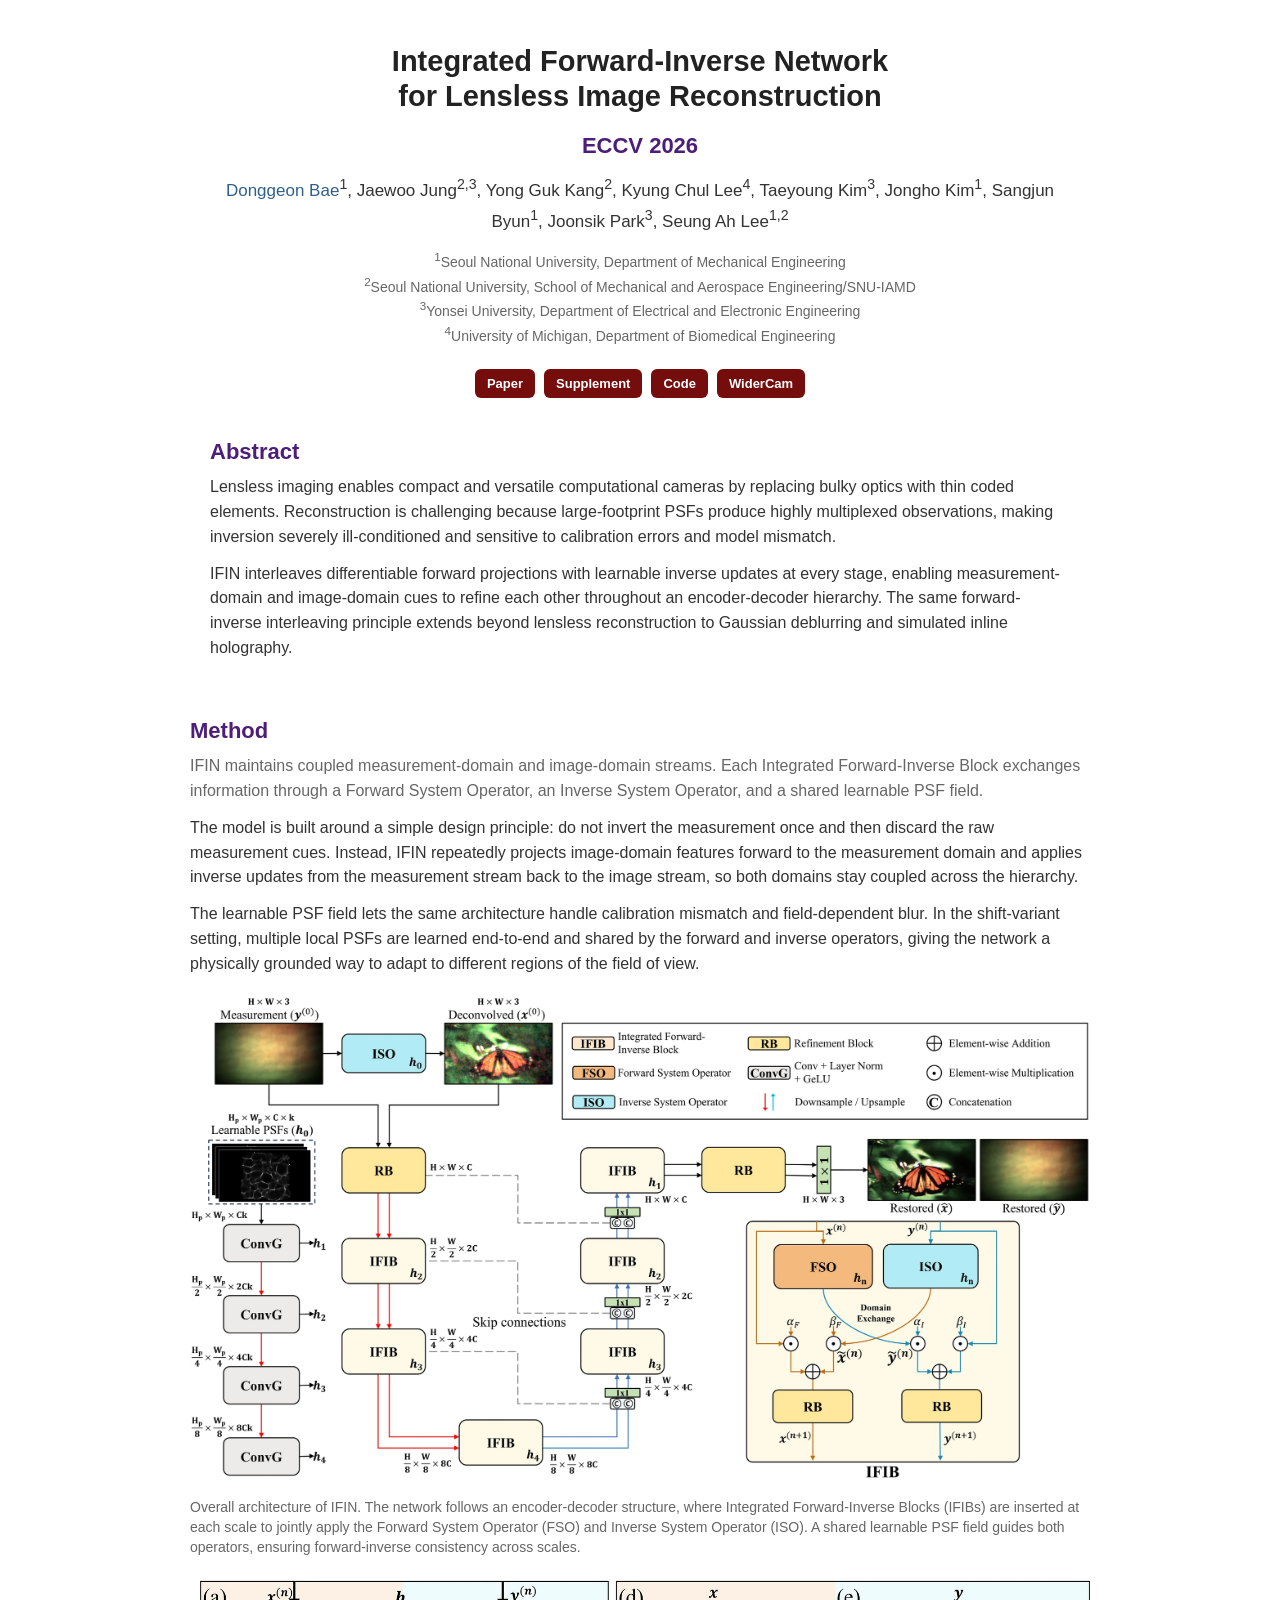
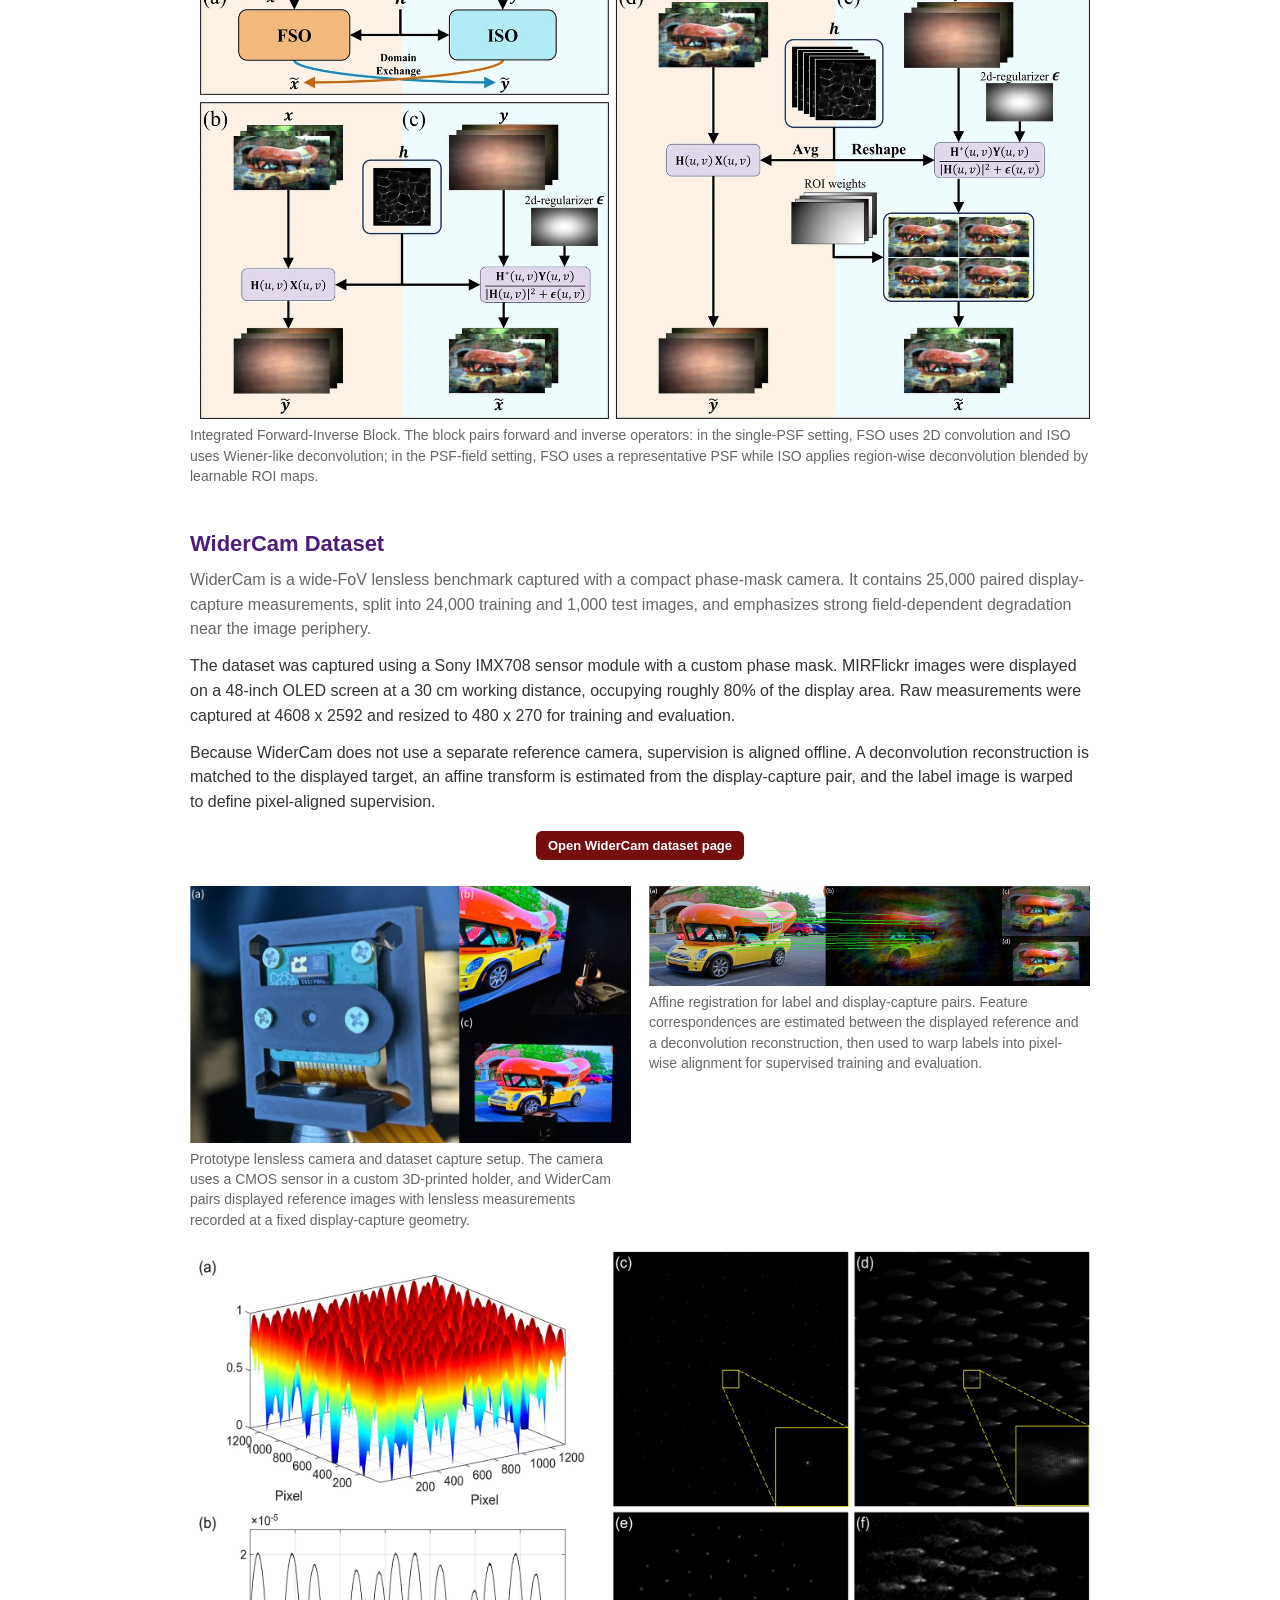
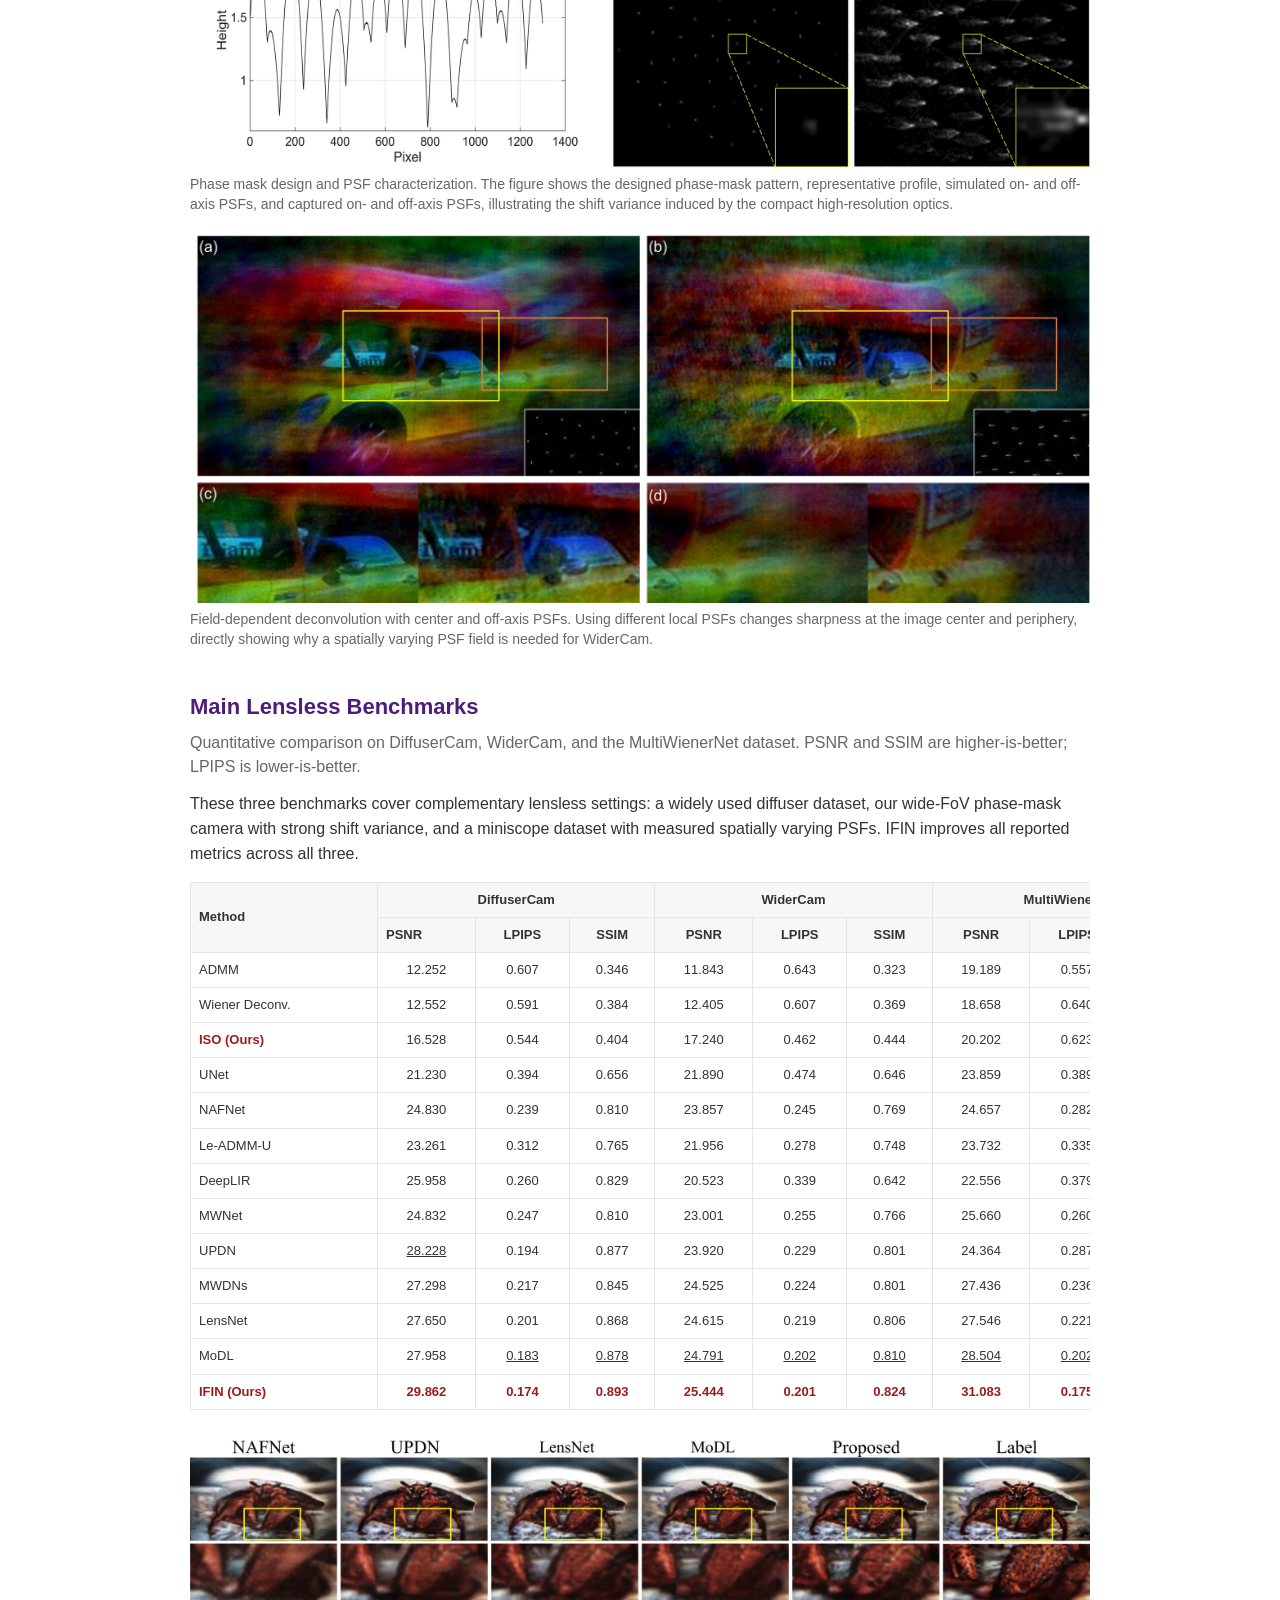
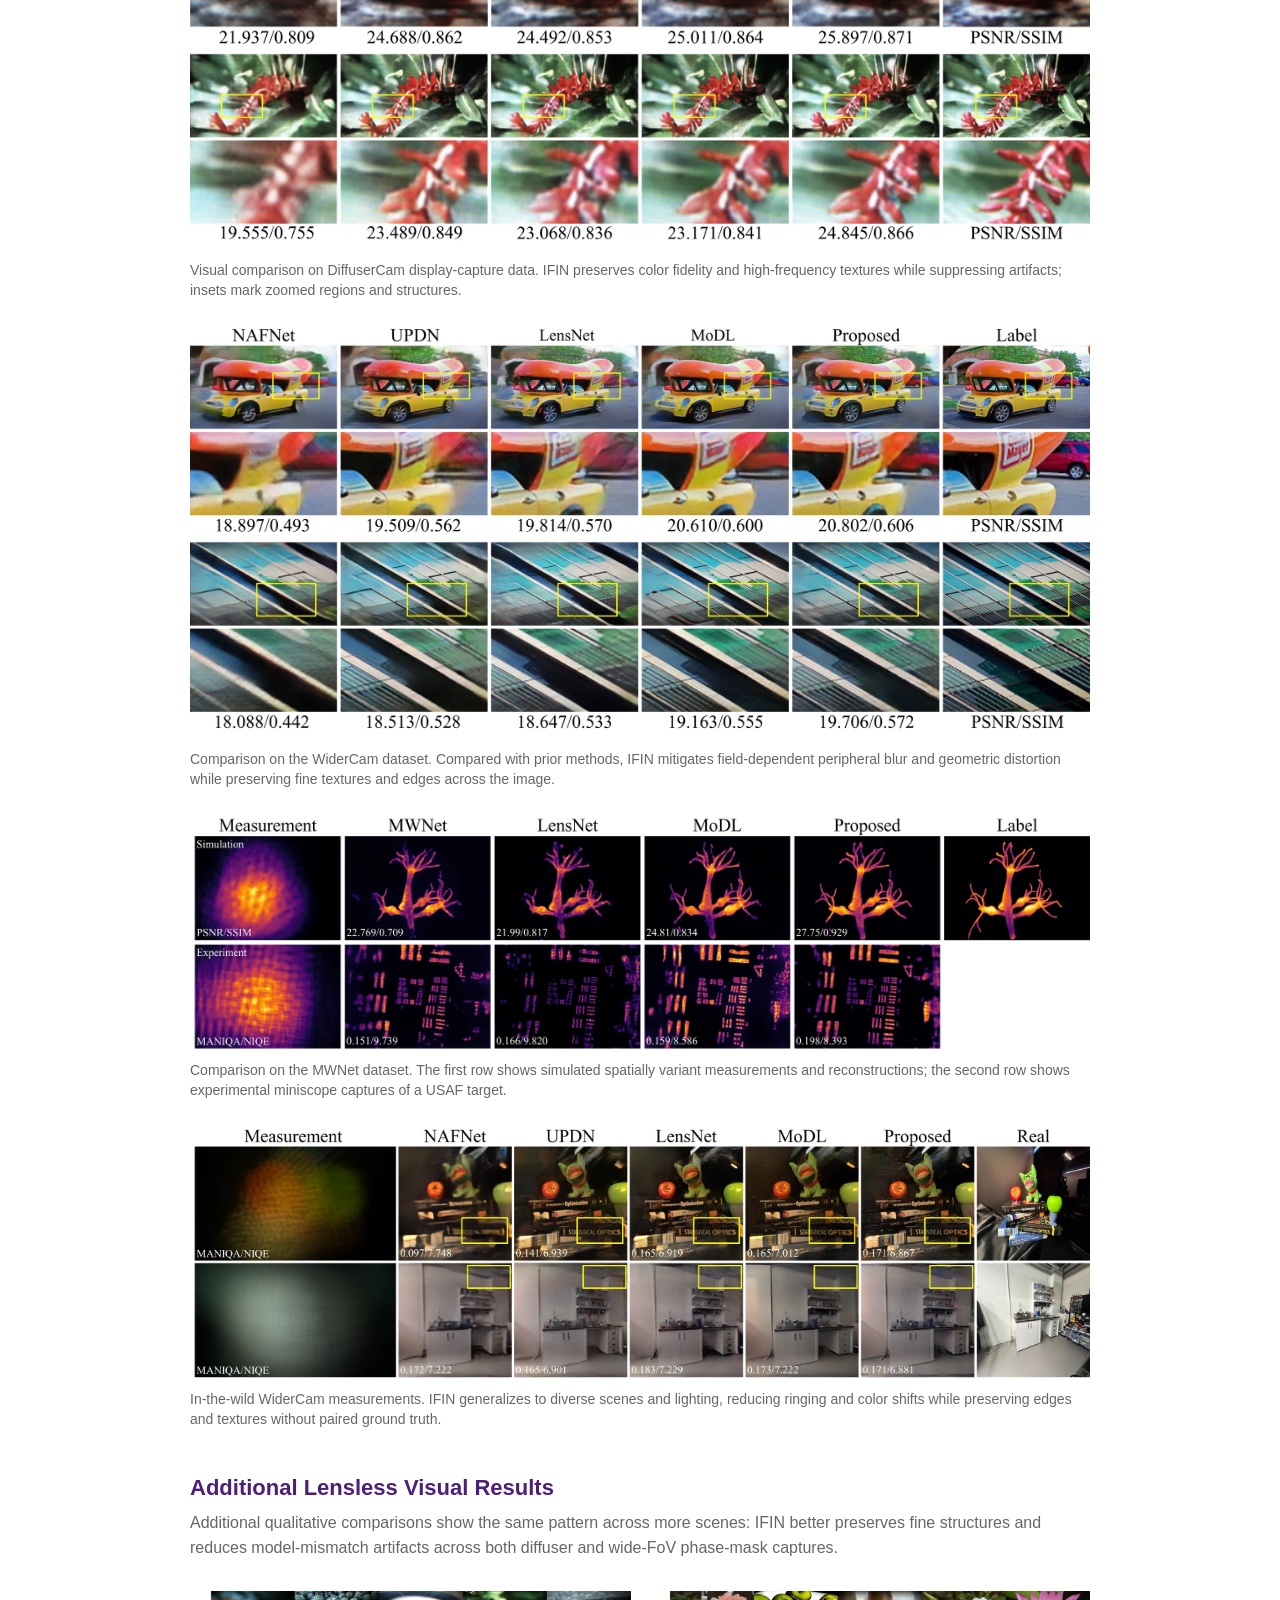
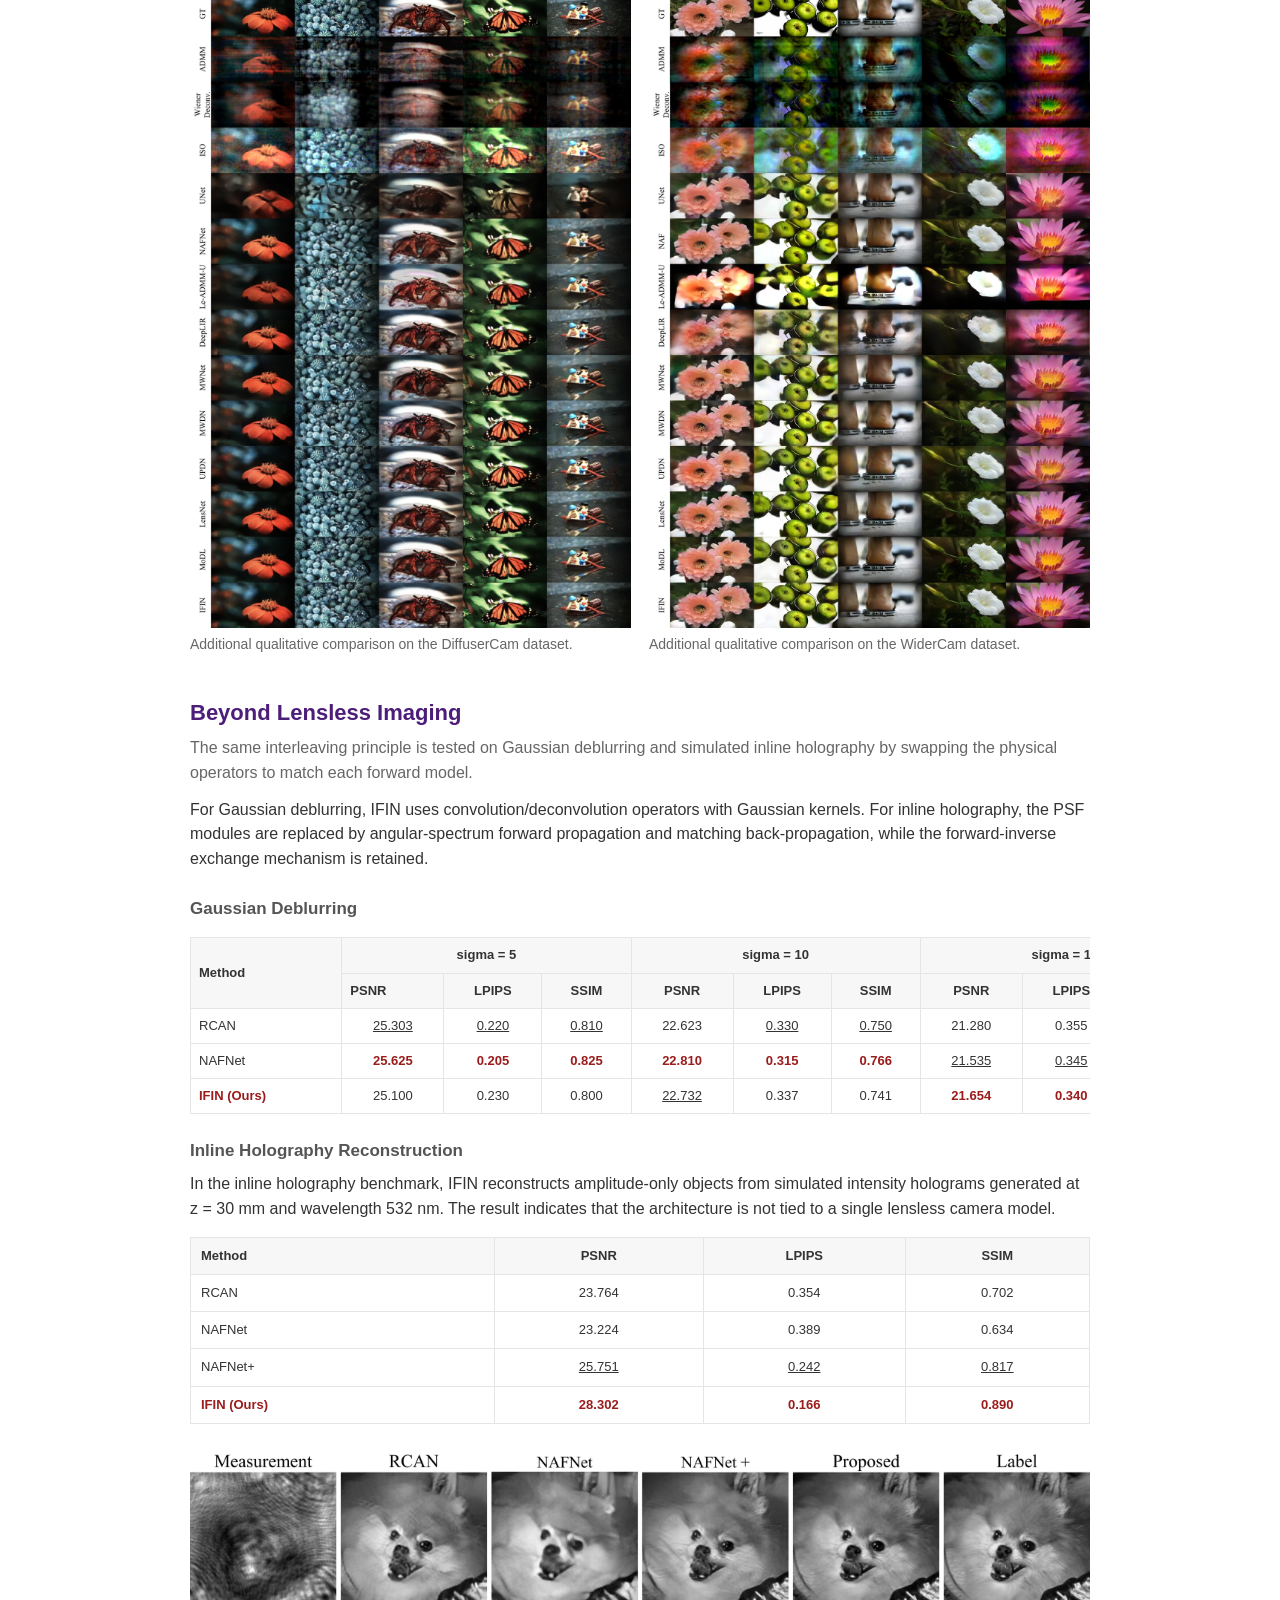
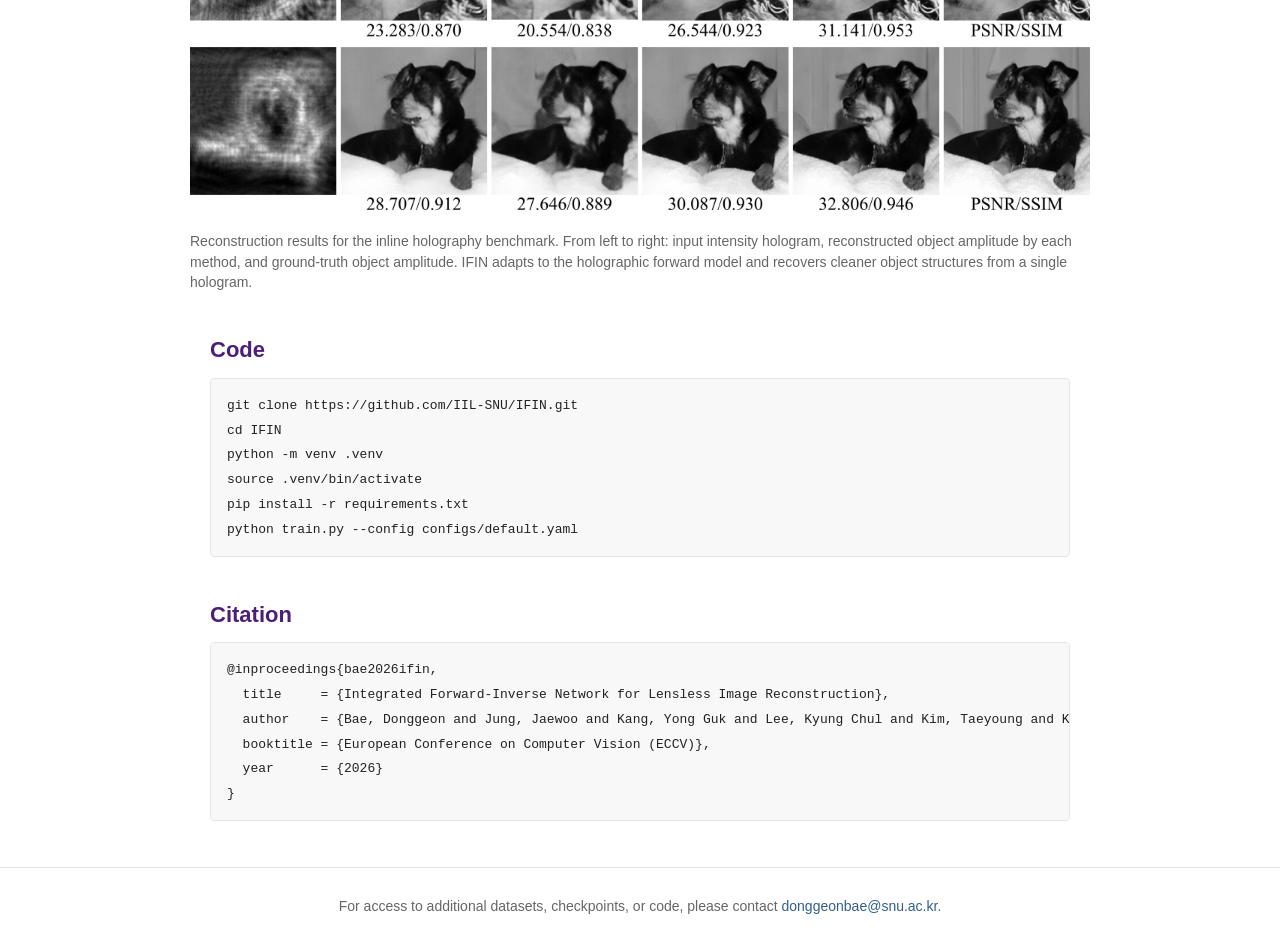
==== docs/index.html @ 24c6231d "Refine IFIN project page content" ====
<!doctype html>
<html lang="en">
<head>
  <meta charset="utf-8">
  <meta name="viewport" content="width=device-width, initial-scale=1">
  <title>IFIN - Integrated Forward-Inverse Network</title>
  <meta name="description" content="Integrated Forward-Inverse Network for Lensless Image Reconstruction. Accepted to ECCV 2026.">
  <meta property="og:type" content="article">
  <meta property="og:title" content="IFIN - Integrated Forward-Inverse Network">
  <meta property="og:description" content="Physics-guided lensless image reconstruction with forward-inverse interleaving. Accepted to ECCV 2026.">
  <meta property="og:image" content="https://iilab.io/IFIN/assets/images/widercam.webp">
  <link rel="stylesheet" href="assets/site.css">
</head>
<body>
  <header class="paper-header">
    <div class="container">
      <h1>Integrated Forward-Inverse Network<br>for Lensless Image Reconstruction</h1>
      <p class="conference">ECCV 2026</p>
      <p class="authors">
        <a href="mailto:donggeonbae@snu.ac.kr">Donggeon Bae</a><sup>1</sup>,
        Jaewoo Jung<sup>2,3</sup>,
        Yong Guk Kang<sup>2</sup>,
        Kyung Chul Lee<sup>4</sup>,
        Taeyoung Kim<sup>3</sup>,
        Jongho Kim<sup>1</sup>,
        Sangjun Byun<sup>1</sup>,
        Joonsik Park<sup>3</sup>,
        Seung Ah Lee<sup>1,2</sup>
      </p>
      <p class="affiliations">
        <sup>1</sup>Seoul National University, Department of Mechanical Engineering<br>
        <sup>2</sup>Seoul National University, School of Mechanical and Aerospace Engineering/SNU-IAMD<br>
        <sup>3</sup>Yonsei University, Department of Electrical and Electronic Engineering<br>
        <sup>4</sup>University of Michigan, Department of Biomedical Engineering
      </p>
      <nav class="buttons" aria-label="Project links">
        <a href="https://github.com/IIL-SNU/IFIN/releases/download/v0.1/ifin_eccv2026_paper.pdf">Paper</a>
        <a href="https://github.com/IIL-SNU/IFIN/releases/download/v0.1/ifin_eccv2026_supplementary.pdf">Supplement</a>
        <a href="https://github.com/IIL-SNU/IFIN">Code</a>
        <a href="https://iilab.io/SVLensless-dataset">WiderCam</a>
      </nav>
    </div>
  </header>

  <main>
    <section id="abstract" class="section">
      <div class="container text">
        <h2>Abstract</h2>
        <p>
          Lensless imaging enables compact and versatile computational cameras by replacing bulky optics with thin coded elements. Reconstruction is challenging because large-footprint PSFs produce highly multiplexed observations, making inversion severely ill-conditioned and sensitive to calibration errors and model mismatch.
        </p>
        <p>
          IFIN interleaves differentiable forward projections with learnable inverse updates at every stage, enabling measurement-domain and image-domain cues to refine each other throughout an encoder-decoder hierarchy. The same forward-inverse interleaving principle extends beyond lensless reconstruction to Gaussian deblurring and simulated inline holography.
        </p>
      </div>
    </section>

    <section id="method" class="section">
      <div class="container">
        <h2>Method</h2>
        <p class="section-summary">
          IFIN maintains coupled measurement-domain and image-domain streams. Each Integrated Forward-Inverse Block exchanges information through a Forward System Operator, an Inverse System Operator, and a shared learnable PSF field.
        </p>
        <p>
          The model is built around a simple design principle: do not invert the measurement once and then discard the raw measurement cues. Instead, IFIN repeatedly projects image-domain features forward to the measurement domain and applies inverse updates from the measurement stream back to the image stream, so both domains stay coupled across the hierarchy.
        </p>
        <p>
          The learnable PSF field lets the same architecture handle calibration mismatch and field-dependent blur. In the shift-variant setting, multiple local PSFs are learned end-to-end and shared by the forward and inverse operators, giving the network a physically grounded way to adapt to different regions of the field of view.
        </p>
        <figure>
          <img src="assets/images/architecture.webp" alt="Overall architecture of IFIN">
          <figcaption>Overall architecture of IFIN. The network follows an encoder-decoder structure, where Integrated Forward-Inverse Blocks (IFIBs) are inserted at each scale to jointly apply the Forward System Operator (FSO) and Inverse System Operator (ISO). A shared learnable PSF field guides both operators, ensuring forward-inverse consistency across scales.</figcaption>
        </figure>
        <figure>
          <img src="assets/images/ifib.webp" alt="Integrated Forward-Inverse Block">
          <figcaption>Integrated Forward-Inverse Block. The block pairs forward and inverse operators: in the single-PSF setting, FSO uses 2D convolution and ISO uses Wiener-like deconvolution; in the PSF-field setting, FSO uses a representative PSF while ISO applies region-wise deconvolution blended by learnable ROI maps.</figcaption>
        </figure>
      </div>
    </section>

    <section id="widercam" class="section">
      <div class="container">
        <h2>WiderCam Dataset</h2>
        <p class="section-summary">
          WiderCam is a wide-FoV lensless benchmark captured with a compact phase-mask camera. It contains 25,000 paired display-capture measurements, split into 24,000 training and 1,000 test images, and emphasizes strong field-dependent degradation near the image periphery.
        </p>
        <p>
          The dataset was captured using a Sony IMX708 sensor module with a custom phase mask. MIRFlickr images were displayed on a 48-inch OLED screen at a 30 cm working distance, occupying roughly 80% of the display area. Raw measurements were captured at 4608 x 2592 and resized to 480 x 270 for training and evaluation.
        </p>
        <p>
          Because WiderCam does not use a separate reference camera, supervision is aligned offline. A deconvolution reconstruction is matched to the displayed target, an affine transform is estimated from the display-capture pair, and the label image is warped to define pixel-aligned supervision.
        </p>
        <p class="dataset-link"><a href="https://iilab.io/SVLensless-dataset">Open WiderCam dataset page</a></p>
        <div class="grid two">
          <figure>
            <img src="assets/images/camera.webp" alt="WiderCam camera and capture setup">
            <figcaption>Prototype lensless camera and dataset capture setup. The camera uses a CMOS sensor in a custom 3D-printed holder, and WiderCam pairs displayed reference images with lensless measurements recorded at a fixed display-capture geometry.</figcaption>
          </figure>
          <figure>
            <img src="assets/images/affine.webp" alt="Affine registration for WiderCam">
            <figcaption>Affine registration for label and display-capture pairs. Feature correspondences are estimated between the displayed reference and a deconvolution reconstruction, then used to warp labels into pixel-wise alignment for supervised training and evaluation.</figcaption>
          </figure>
        </div>
        <figure>
          <img src="assets/images/mask_psf.webp" alt="Phase mask and PSF characterization">
          <figcaption>Phase mask design and PSF characterization. The figure shows the designed phase-mask pattern, representative profile, simulated on- and off-axis PSFs, and captured on- and off-axis PSFs, illustrating the shift variance induced by the compact high-resolution optics.</figcaption>
        </figure>
        <figure>
          <img src="assets/images/variant_deconv.webp" alt="Field-dependent deconvolution">
          <figcaption>Field-dependent deconvolution with center and off-axis PSFs. Using different local PSFs changes sharpness at the image center and periphery, directly showing why a spatially varying PSF field is needed for WiderCam.</figcaption>
        </figure>
      </div>
    </section>

    <section id="lensless-results" class="section">
      <div class="container">
        <h2>Main Lensless Benchmarks</h2>
        <p class="section-summary">
          Quantitative comparison on DiffuserCam, WiderCam, and the MultiWienerNet dataset. PSNR and SSIM are higher-is-better; LPIPS is lower-is-better.
        </p>
        <p>
          These three benchmarks cover complementary lensless settings: a widely used diffuser dataset, our wide-FoV phase-mask camera with strong shift variance, and a miniscope dataset with measured spatially varying PSFs. IFIN improves all reported metrics across all three.
        </p>
        <div class="table-wrap wide-table">
          <table class="results-table">
            <thead>
              <tr>
                <th rowspan="2">Method</th>
                <th colspan="3">DiffuserCam</th>
                <th colspan="3">WiderCam</th>
                <th colspan="3">MultiWienerNet</th>
              </tr>
              <tr>
                <th>PSNR</th><th>LPIPS</th><th>SSIM</th>
                <th>PSNR</th><th>LPIPS</th><th>SSIM</th>
                <th>PSNR</th><th>LPIPS</th><th>SSIM</th>
              </tr>
            </thead>
            <tbody>
              <tr><td>ADMM</td><td>12.252</td><td>0.607</td><td>0.346</td><td>11.843</td><td>0.643</td><td>0.323</td><td>19.189</td><td>0.557</td><td>0.420</td></tr>
              <tr><td>Wiener Deconv.</td><td>12.552</td><td>0.591</td><td>0.384</td><td>12.405</td><td>0.607</td><td>0.369</td><td>18.658</td><td>0.640</td><td>0.302</td></tr>
              <tr><td><strong>ISO (Ours)</strong></td><td>16.528</td><td>0.544</td><td>0.404</td><td>17.240</td><td>0.462</td><td>0.444</td><td>20.202</td><td>0.623</td><td>0.380</td></tr>
              <tr><td>UNet</td><td>21.230</td><td>0.394</td><td>0.656</td><td>21.890</td><td>0.474</td><td>0.646</td><td>23.859</td><td>0.389</td><td>0.589</td></tr>
              <tr><td>NAFNet</td><td>24.830</td><td>0.239</td><td>0.810</td><td>23.857</td><td>0.245</td><td>0.769</td><td>24.657</td><td>0.282</td><td>0.712</td></tr>
              <tr><td>Le-ADMM-U</td><td>23.261</td><td>0.312</td><td>0.765</td><td>21.956</td><td>0.278</td><td>0.748</td><td>23.732</td><td>0.335</td><td>0.702</td></tr>
              <tr><td>DeepLIR</td><td>25.958</td><td>0.260</td><td>0.829</td><td>20.523</td><td>0.339</td><td>0.642</td><td>22.556</td><td>0.379</td><td>0.642</td></tr>
              <tr><td>MWNet</td><td>24.832</td><td>0.247</td><td>0.810</td><td>23.001</td><td>0.255</td><td>0.766</td><td>25.660</td><td>0.260</td><td>0.728</td></tr>
              <tr><td>UPDN</td><td><u>28.228</u></td><td>0.194</td><td>0.877</td><td>23.920</td><td>0.229</td><td>0.801</td><td>24.364</td><td>0.287</td><td>0.707</td></tr>
              <tr><td>MWDNs</td><td>27.298</td><td>0.217</td><td>0.845</td><td>24.525</td><td>0.224</td><td>0.801</td><td>27.436</td><td>0.236</td><td>0.780</td></tr>
              <tr><td>LensNet</td><td>27.650</td><td>0.201</td><td>0.868</td><td>24.615</td><td>0.219</td><td>0.806</td><td>27.546</td><td>0.221</td><td>0.809</td></tr>
              <tr><td>MoDL</td><td>27.958</td><td><u>0.183</u></td><td><u>0.878</u></td><td><u>24.791</u></td><td><u>0.202</u></td><td><u>0.810</u></td><td><u>28.504</u></td><td><u>0.202</u></td><td><u>0.831</u></td></tr>
              <tr><td><strong>IFIN (Ours)</strong></td><td><strong>29.862</strong></td><td><strong>0.174</strong></td><td><strong>0.893</strong></td><td><strong>25.444</strong></td><td><strong>0.201</strong></td><td><strong>0.824</strong></td><td><strong>31.083</strong></td><td><strong>0.175</strong></td><td><strong>0.866</strong></td></tr>
            </tbody>
          </table>
        </div>
        <figure>
          <img src="assets/images/diffusercam.webp" alt="Visual comparison on DiffuserCam">
          <figcaption>Visual comparison on DiffuserCam display-capture data. IFIN preserves color fidelity and high-frequency textures while suppressing artifacts; insets mark zoomed regions and structures.</figcaption>
        </figure>
        <figure>
          <img src="assets/images/widercam.webp" alt="Visual comparison on WiderCam">
          <figcaption>Comparison on the WiderCam dataset. Compared with prior methods, IFIN mitigates field-dependent peripheral blur and geometric distortion while preserving fine textures and edges across the image.</figcaption>
        </figure>
        <figure>
          <img src="assets/images/mwnet.webp" alt="Visual comparison on MultiWienerNet">
          <figcaption>Comparison on the MWNet dataset. The first row shows simulated spatially variant measurements and reconstructions; the second row shows experimental miniscope captures of a USAF target.</figcaption>
        </figure>
        <figure>
          <img src="assets/images/inthewild.webp" alt="In-the-wild WiderCam reconstruction">
          <figcaption>In-the-wild WiderCam measurements. IFIN generalizes to diverse scenes and lighting, reducing ringing and color shifts while preserving edges and textures without paired ground truth.</figcaption>
        </figure>
      </div>
    </section>

    <section id="more-results" class="section">
      <div class="container">
        <h2>Additional Lensless Visual Results</h2>
        <p class="section-summary">
          Additional qualitative comparisons show the same pattern across more scenes: IFIN better preserves fine structures and reduces model-mismatch artifacts across both diffuser and wide-FoV phase-mask captures.
        </p>
        <div class="grid two tall">
          <figure>
            <img src="assets/images/more_diffusercam.webp" alt="Additional DiffuserCam results">
            <figcaption>Additional qualitative comparison on the DiffuserCam dataset.</figcaption>
          </figure>
          <figure>
            <img src="assets/images/more_widercam.webp" alt="Additional WiderCam results">
            <figcaption>Additional qualitative comparison on the WiderCam dataset.</figcaption>
          </figure>
        </div>
      </div>
    </section>

    <section id="beyond-lensless" class="section">
      <div class="container">
        <h2>Beyond Lensless Imaging</h2>
        <p class="section-summary">
          The same interleaving principle is tested on Gaussian deblurring and simulated inline holography by swapping the physical operators to match each forward model.
        </p>
        <p>
          For Gaussian deblurring, IFIN uses convolution/deconvolution operators with Gaussian kernels. For inline holography, the PSF modules are replaced by angular-spectrum forward propagation and matching back-propagation, while the forward-inverse exchange mechanism is retained.
        </p>
        <h3>Gaussian Deblurring</h3>
        <div class="table-wrap wide-table">
          <table class="results-table">
            <thead>
              <tr>
                <th rowspan="2">Method</th>
                <th colspan="3">sigma = 5</th>
                <th colspan="3">sigma = 10</th>
                <th colspan="3">sigma = 15</th>
              </tr>
              <tr>
                <th>PSNR</th><th>LPIPS</th><th>SSIM</th>
                <th>PSNR</th><th>LPIPS</th><th>SSIM</th>
                <th>PSNR</th><th>LPIPS</th><th>SSIM</th>
              </tr>
            </thead>
            <tbody>
              <tr><td>RCAN</td><td><u>25.303</u></td><td><u>0.220</u></td><td><u>0.810</u></td><td>22.623</td><td><u>0.330</u></td><td><u>0.750</u></td><td>21.280</td><td>0.355</td><td>0.711</td></tr>
              <tr><td>NAFNet</td><td><strong>25.625</strong></td><td><strong>0.205</strong></td><td><strong>0.825</strong></td><td><strong>22.810</strong></td><td><strong>0.315</strong></td><td><strong>0.766</strong></td><td><u>21.535</u></td><td><u>0.345</u></td><td><u>0.715</u></td></tr>
              <tr><td><strong>IFIN (Ours)</strong></td><td>25.100</td><td>0.230</td><td>0.800</td><td><u>22.732</u></td><td>0.337</td><td>0.741</td><td><strong>21.654</strong></td><td><strong>0.340</strong></td><td><strong>0.721</strong></td></tr>
            </tbody>
          </table>
        </div>
        <h3>Inline Holography Reconstruction</h3>
        <p>
          In the inline holography benchmark, IFIN reconstructs amplitude-only objects from simulated intensity holograms generated at z = 30 mm and wavelength 532 nm. The result indicates that the architecture is not tied to a single lensless camera model.
        </p>
        <div class="table-wrap compact-table">
          <table>
            <thead>
              <tr><th>Method</th><th>PSNR</th><th>LPIPS</th><th>SSIM</th></tr>
            </thead>
            <tbody>
              <tr><td>RCAN</td><td>23.764</td><td>0.354</td><td>0.702</td></tr>
              <tr><td>NAFNet</td><td>23.224</td><td>0.389</td><td>0.634</td></tr>
              <tr><td>NAFNet+</td><td><u>25.751</u></td><td><u>0.242</u></td><td><u>0.817</u></td></tr>
              <tr><td><strong>IFIN (Ours)</strong></td><td><strong>28.302</strong></td><td><strong>0.166</strong></td><td><strong>0.890</strong></td></tr>
            </tbody>
          </table>
        </div>
        <figure>
          <img src="assets/images/inline.webp" alt="Inline holography reconstruction">
          <figcaption>Reconstruction results for the inline holography benchmark. From left to right: input intensity hologram, reconstructed object amplitude by each method, and ground-truth object amplitude. IFIN adapts to the holographic forward model and recovers cleaner object structures from a single hologram.</figcaption>
        </figure>
      </div>
    </section>

    <section id="code" class="section">
      <div class="container text">
        <h2>Code</h2>
        <pre><code>git clone https://github.com/IIL-SNU/IFIN.git
cd IFIN
python -m venv .venv
source .venv/bin/activate
pip install -r requirements.txt
python train.py --config configs/default.yaml</code></pre>
      </div>
    </section>

    <section id="citation" class="section">
      <div class="container text">
        <h2>Citation</h2>
        <pre><code>@inproceedings{bae2026ifin,
  title     = {Integrated Forward-Inverse Network for Lensless Image Reconstruction},
  author    = {Bae, Donggeon and Jung, Jaewoo and Kang, Yong Guk and Lee, Kyung Chul and Kim, Taeyoung and Kim, Jongho and Byun, Sangjun and Park, Joonsik and Lee, Seung Ah},
  booktitle = {European Conference on Computer Vision (ECCV)},
  year      = {2026}
}</code></pre>
      </div>
    </section>
  </main>

  <footer>
    <div class="container">
      For access to additional datasets, checkpoints, or code, please contact
      <a href="mailto:donggeonbae@snu.ac.kr">donggeonbae@snu.ac.kr</a>.
    </div>
  </footer>
</body>
</html>
---- docs/assets/site.css ----
:root {
  color-scheme: light;
  --text: #333333;
  --muted: #666666;
  --link: #315f8c;
  --accent: #4d1e79;
  --button: #750d0d;
  --line: #e5e5e5;
  --soft: #f7f7f7;
}

* {
  box-sizing: border-box;
}

body {
  margin: 0;
  overflow-x: hidden;
  background: #ffffff;
  color: var(--text);
  font-family: "Google Sans", "Noto Sans", Arial, sans-serif;
  font-size: 16px;
  line-height: 1.55;
}

a {
  color: var(--link);
  text-decoration: none;
}

a:hover {
  text-decoration: underline;
}

.container {
  width: min(900px, calc(100% - 28px));
  margin: 0 auto;
}

.container.text {
  max-width: 860px;
}

.paper-header {
  padding: 44px 0 18px;
  text-align: center;
}

h1 {
  margin: 0;
  color: #222222;
  font-size: 29px;
  font-weight: 700;
  line-height: 1.2;
  letter-spacing: 0;
}

.conference {
  margin: 15px 0 10px;
  color: var(--accent);
  font-size: 22px;
  font-weight: 700;
}

.authors {
  margin: 10px auto 0;
  max-width: 850px;
  font-size: 17px;
  line-height: 1.65;
}

.affiliations {
  margin: 12px auto 0;
  max-width: 850px;
  color: var(--muted);
  font-size: 14px;
  line-height: 1.5;
}

.buttons {
  display: flex;
  justify-content: center;
  flex-wrap: wrap;
  gap: 9px;
  margin-top: 22px;
}

.buttons a,
.dataset-link a {
  display: inline-block;
  padding: 8px 12px;
  border-radius: 6px;
  background: var(--button);
  color: #ffffff;
  font-size: 13px;
  font-weight: 700;
  line-height: 1;
}

.buttons a:hover,
.dataset-link a:hover {
  background: #8a4646;
  color: #ffffff;
  text-decoration: none;
}

.section {
  padding: 22px 0;
}

h2 {
  margin: 0 0 10px;
  color: var(--accent);
  font-size: 22px;
  font-weight: 700;
  line-height: 1.25;
  letter-spacing: 0;
}

h3 {
  margin: 24px 0 8px;
  color: #555555;
  font-size: 17px;
  font-weight: 700;
}

p {
  margin: 0 0 12px;
}

.section-summary {
  color: var(--muted);
}

figure img {
  display: block;
  width: 100%;
  height: auto;
  background: #ffffff;
}

figure {
  margin: 18px 0 0;
  padding: 0;
  background: #ffffff;
}

figcaption {
  margin-top: 6px;
  color: var(--muted);
  font-size: 14px;
  line-height: 1.45;
  text-align: left;
}

.table-wrap {
  overflow-x: auto;
  margin: 15px 0 20px;
}

table {
  width: 100%;
  min-width: 1020px;
  border-collapse: collapse;
  font-size: 13px;
}

th,
td {
  padding: 8px 10px;
  border: 1px solid var(--line);
  text-align: center;
}

th {
  background: var(--soft);
  font-weight: 700;
}

td:first-child,
th:first-child {
  text-align: left;
}

td strong {
  color: #9b1c1c;
}

.results-table th,
.results-table td {
  padding: 7px 8px;
}

.compact-table table {
  min-width: 520px;
}

.grid {
  display: grid;
  gap: 18px;
}

.grid.two {
  grid-template-columns: repeat(2, minmax(0, 1fr));
}

.grid.tall figure img {
  max-height: 680px;
  object-fit: contain;
}

.dataset-link {
  margin: 16px 0 8px;
  text-align: center;
}

pre {
  overflow-x: auto;
  margin: 14px 0 0;
  padding: 14px 16px;
  border: 1px solid var(--line);
  border-radius: 4px;
  background: #f8f8f8;
  color: #222222;
}

code {
  font-family: "SFMono-Regular", Consolas, "Liberation Mono", monospace;
  font-size: 13px;
}

footer {
  margin-top: 24px;
  padding: 28px 0 34px;
  border-top: 1px solid var(--line);
  color: var(--muted);
  font-size: 14px;
  text-align: center;
}

@media (max-width: 700px) {
  .paper-header {
    padding-top: 30px;
  }

  h1 {
    font-size: 24px;
  }

  .conference {
    font-size: 18px;
  }

  .authors {
    font-size: 14px;
  }

  .affiliations,
  figcaption,
  footer {
    font-size: 13px;
  }

  h2 {
    font-size: 20px;
  }

  .grid.two {
    grid-template-columns: 1fr;
  }
}
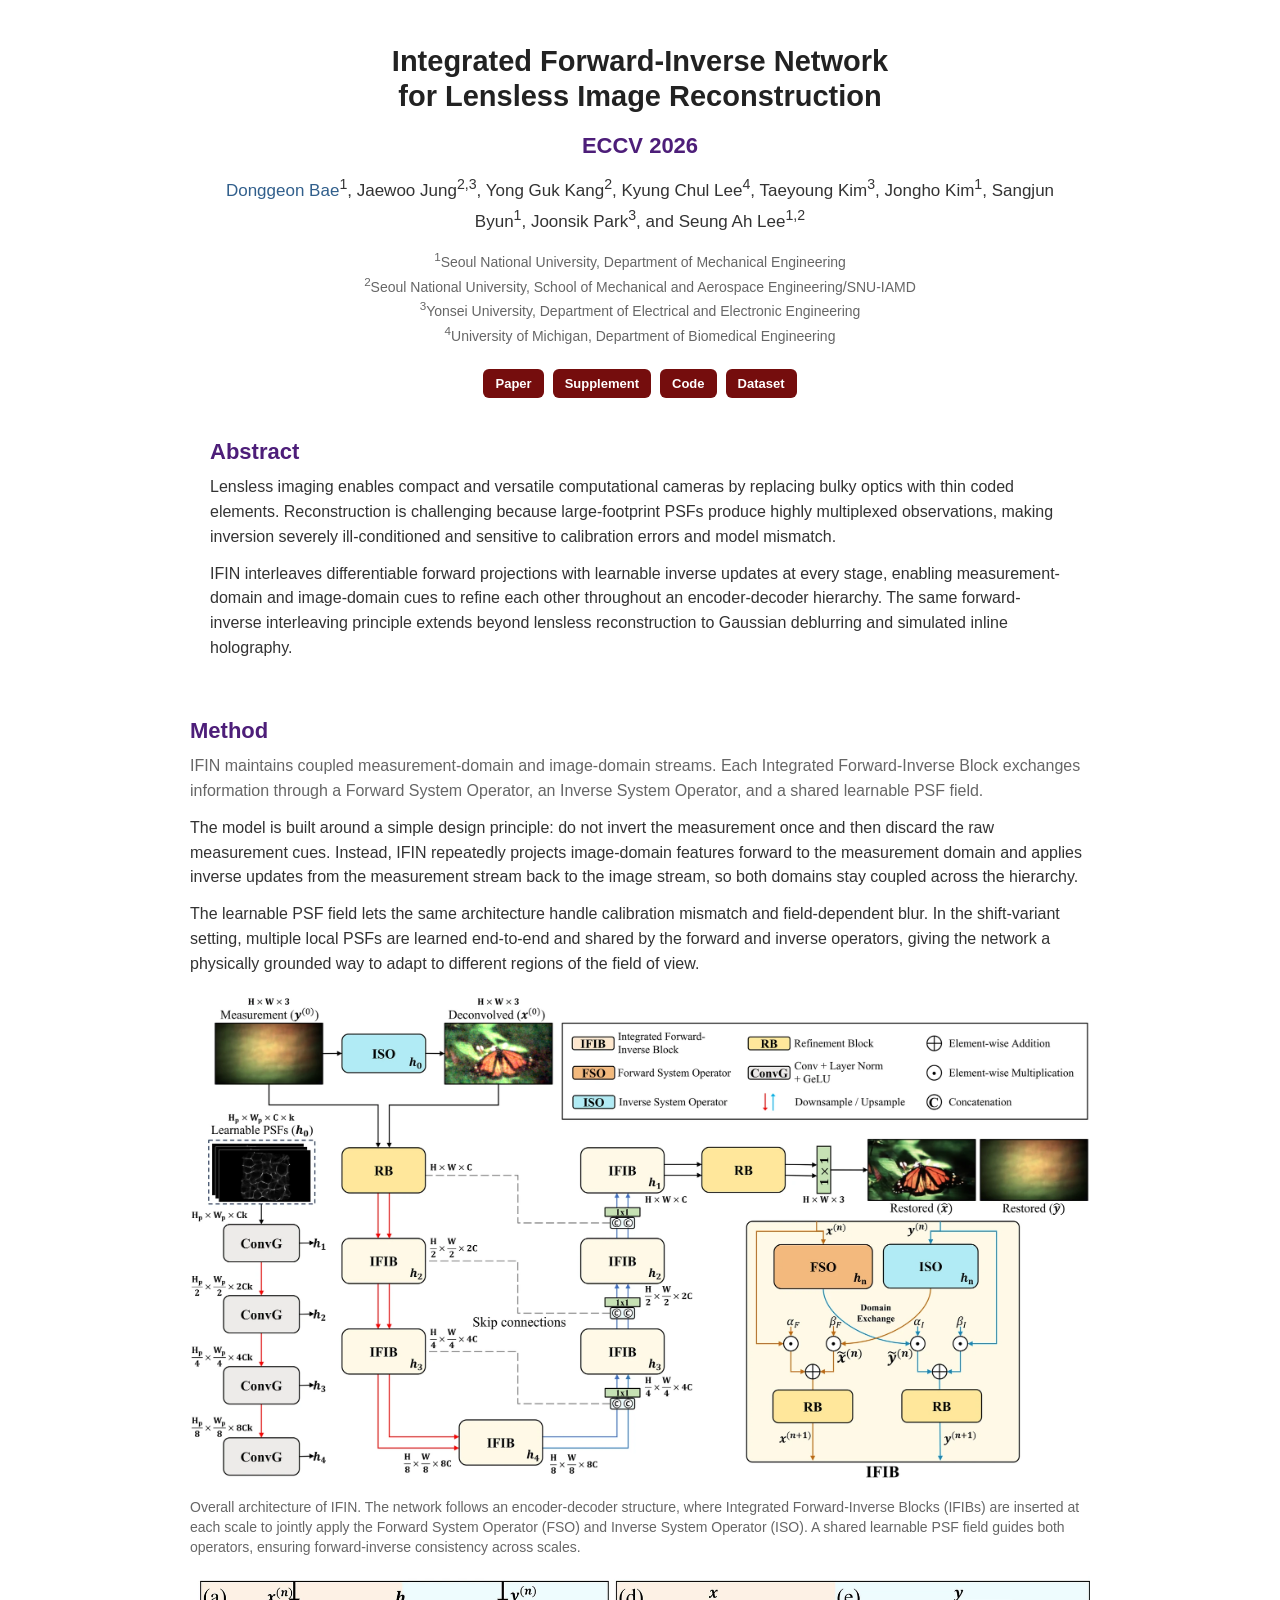
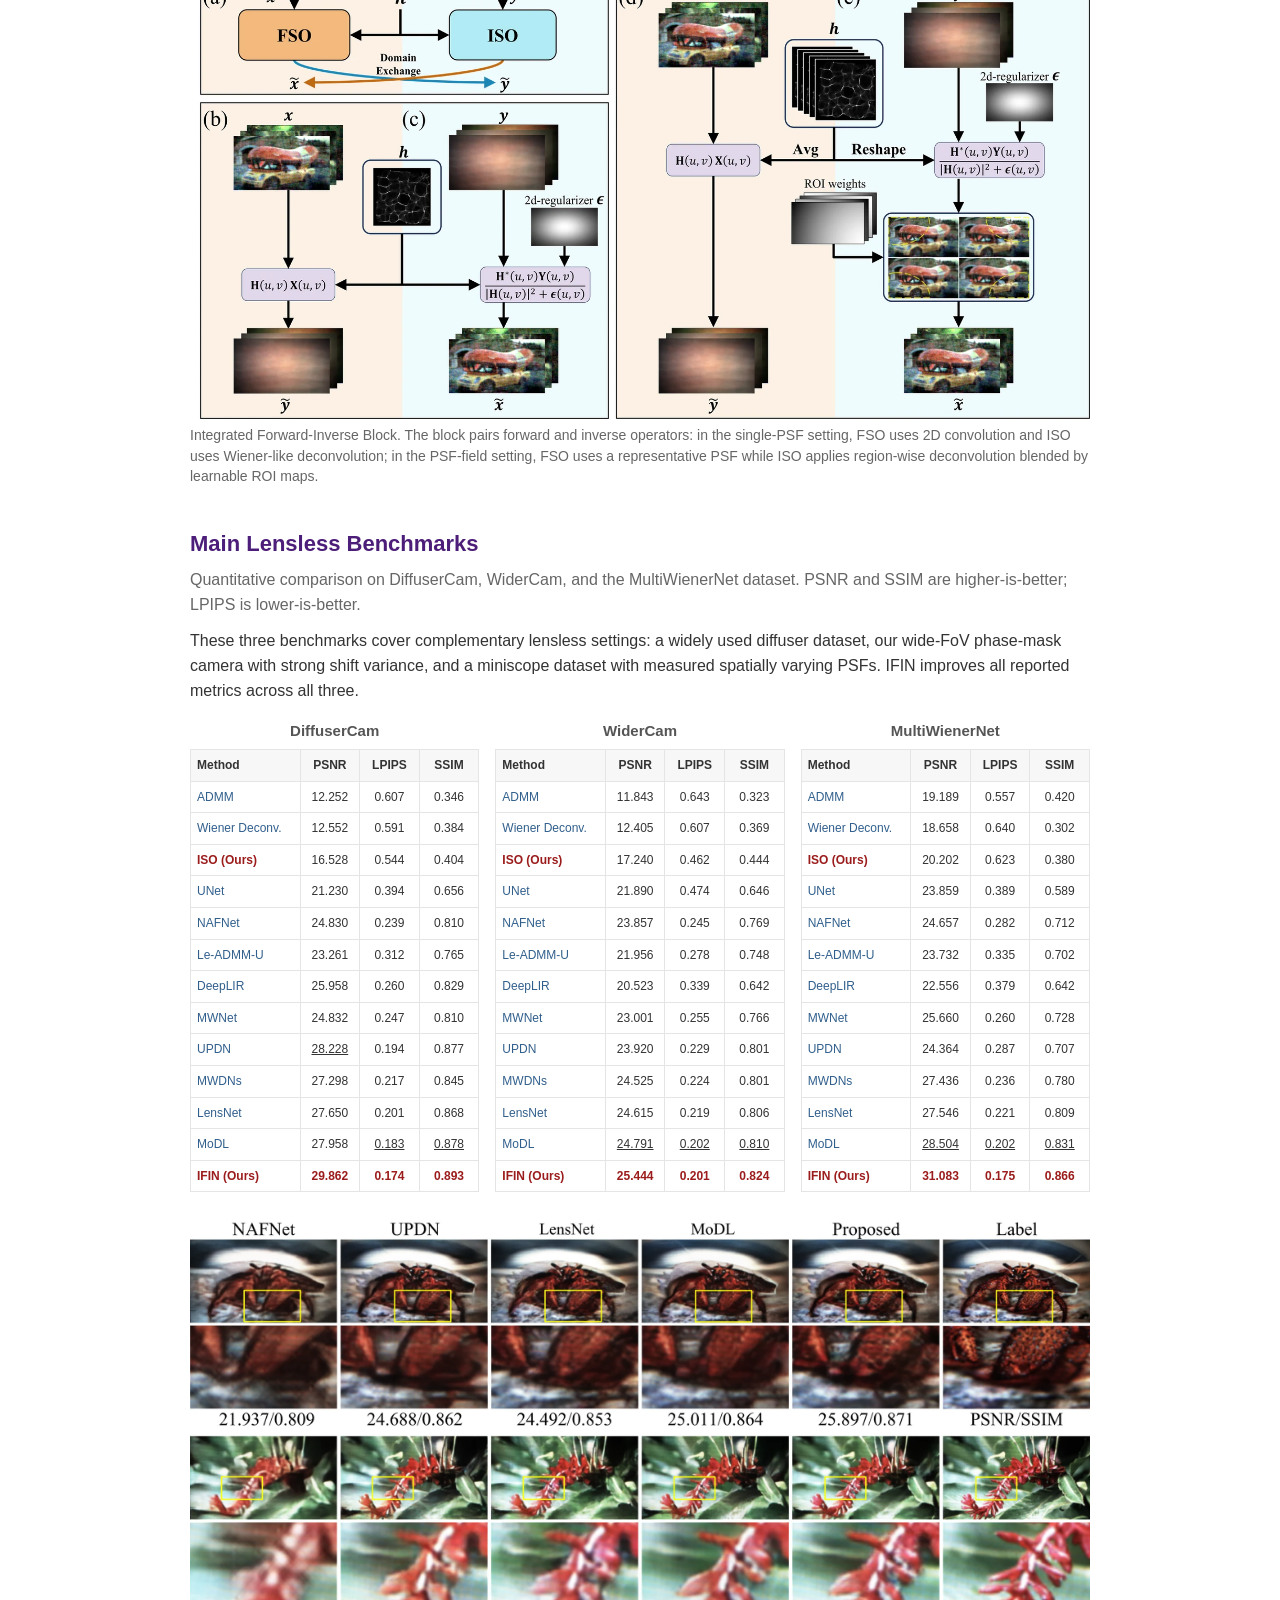
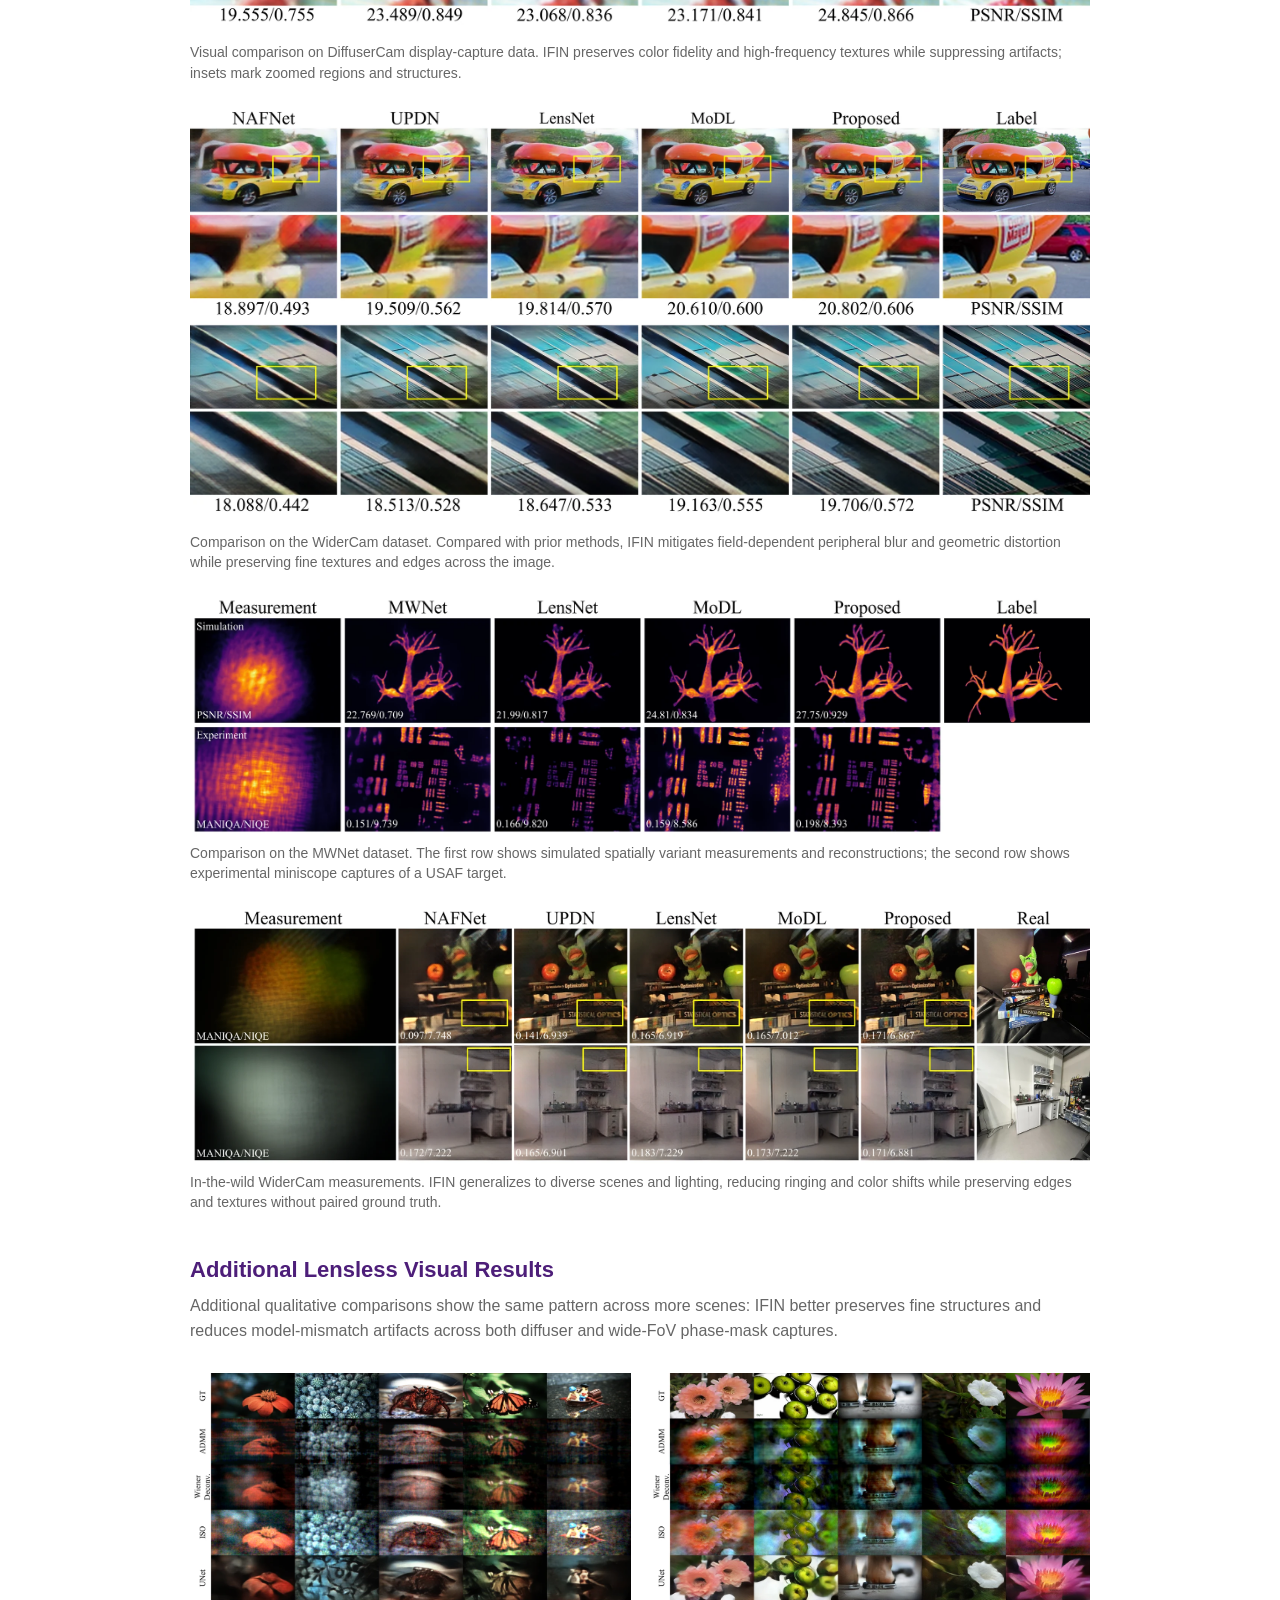
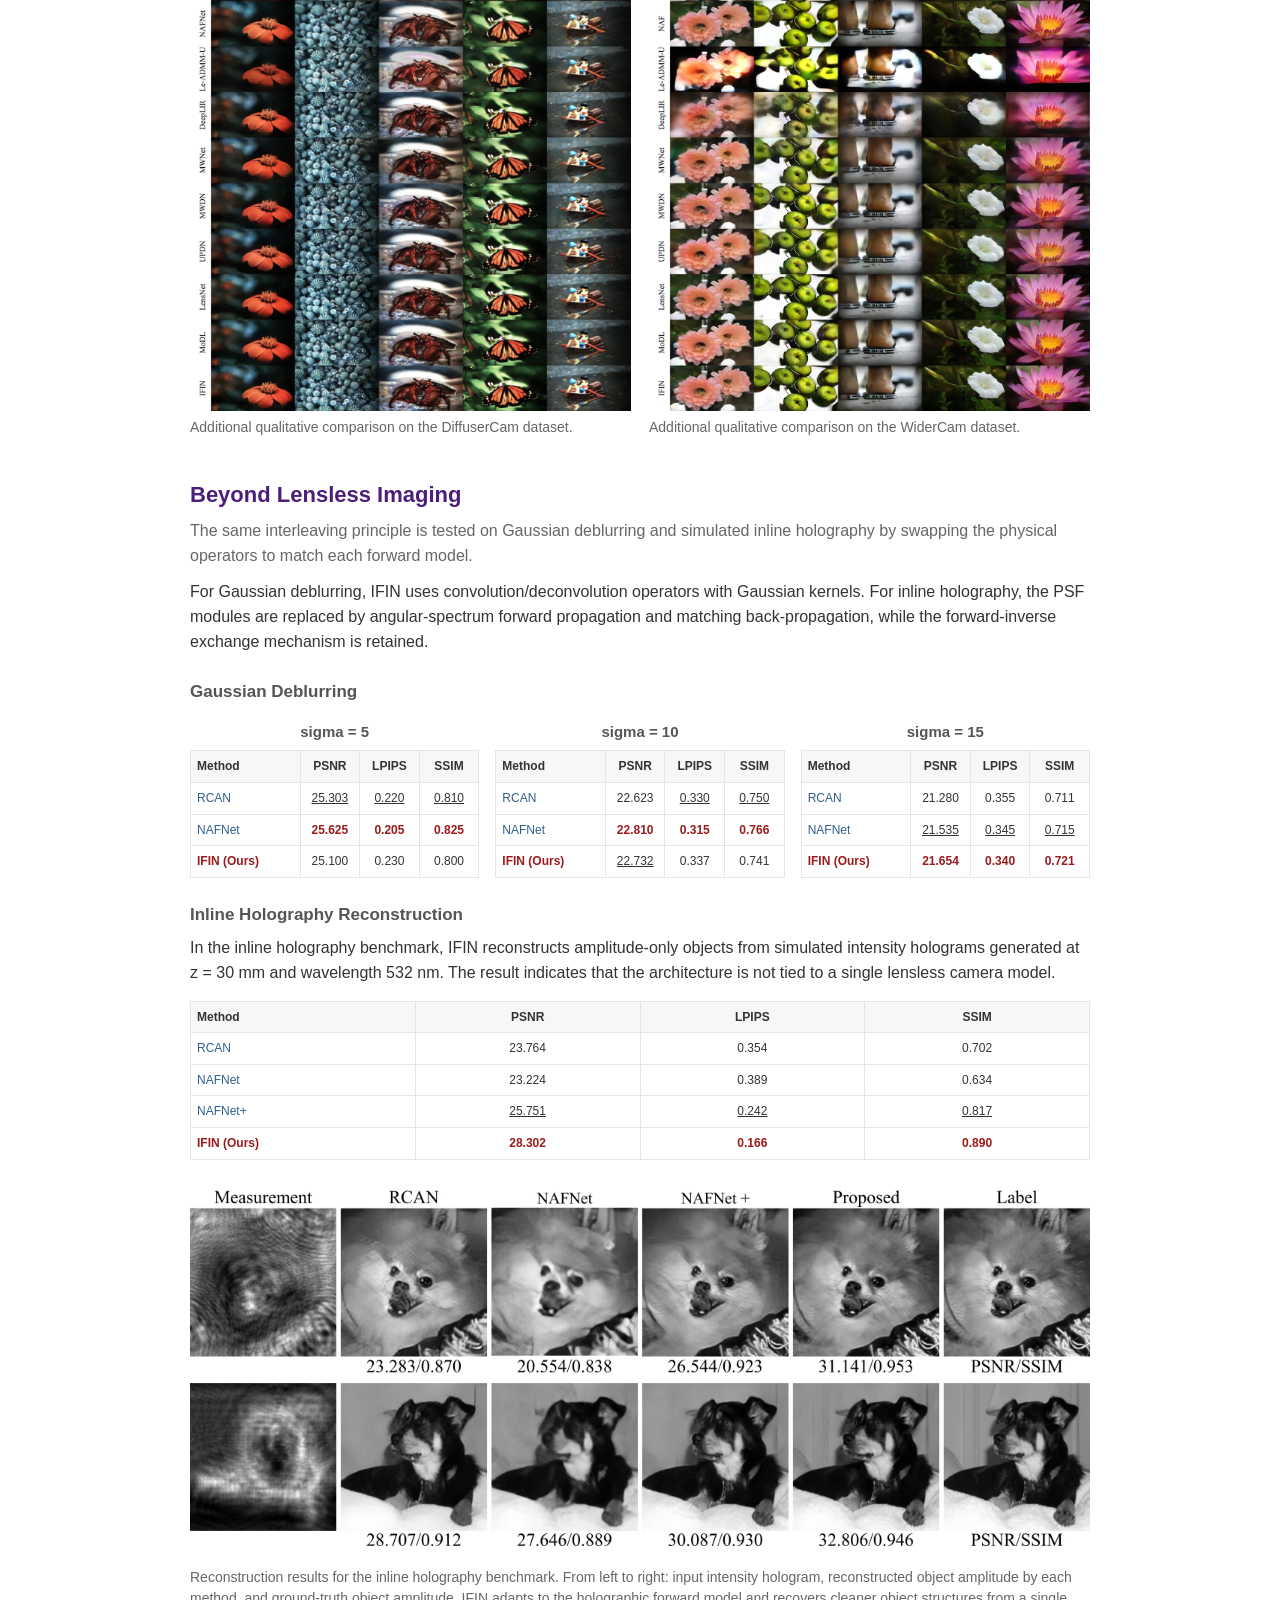
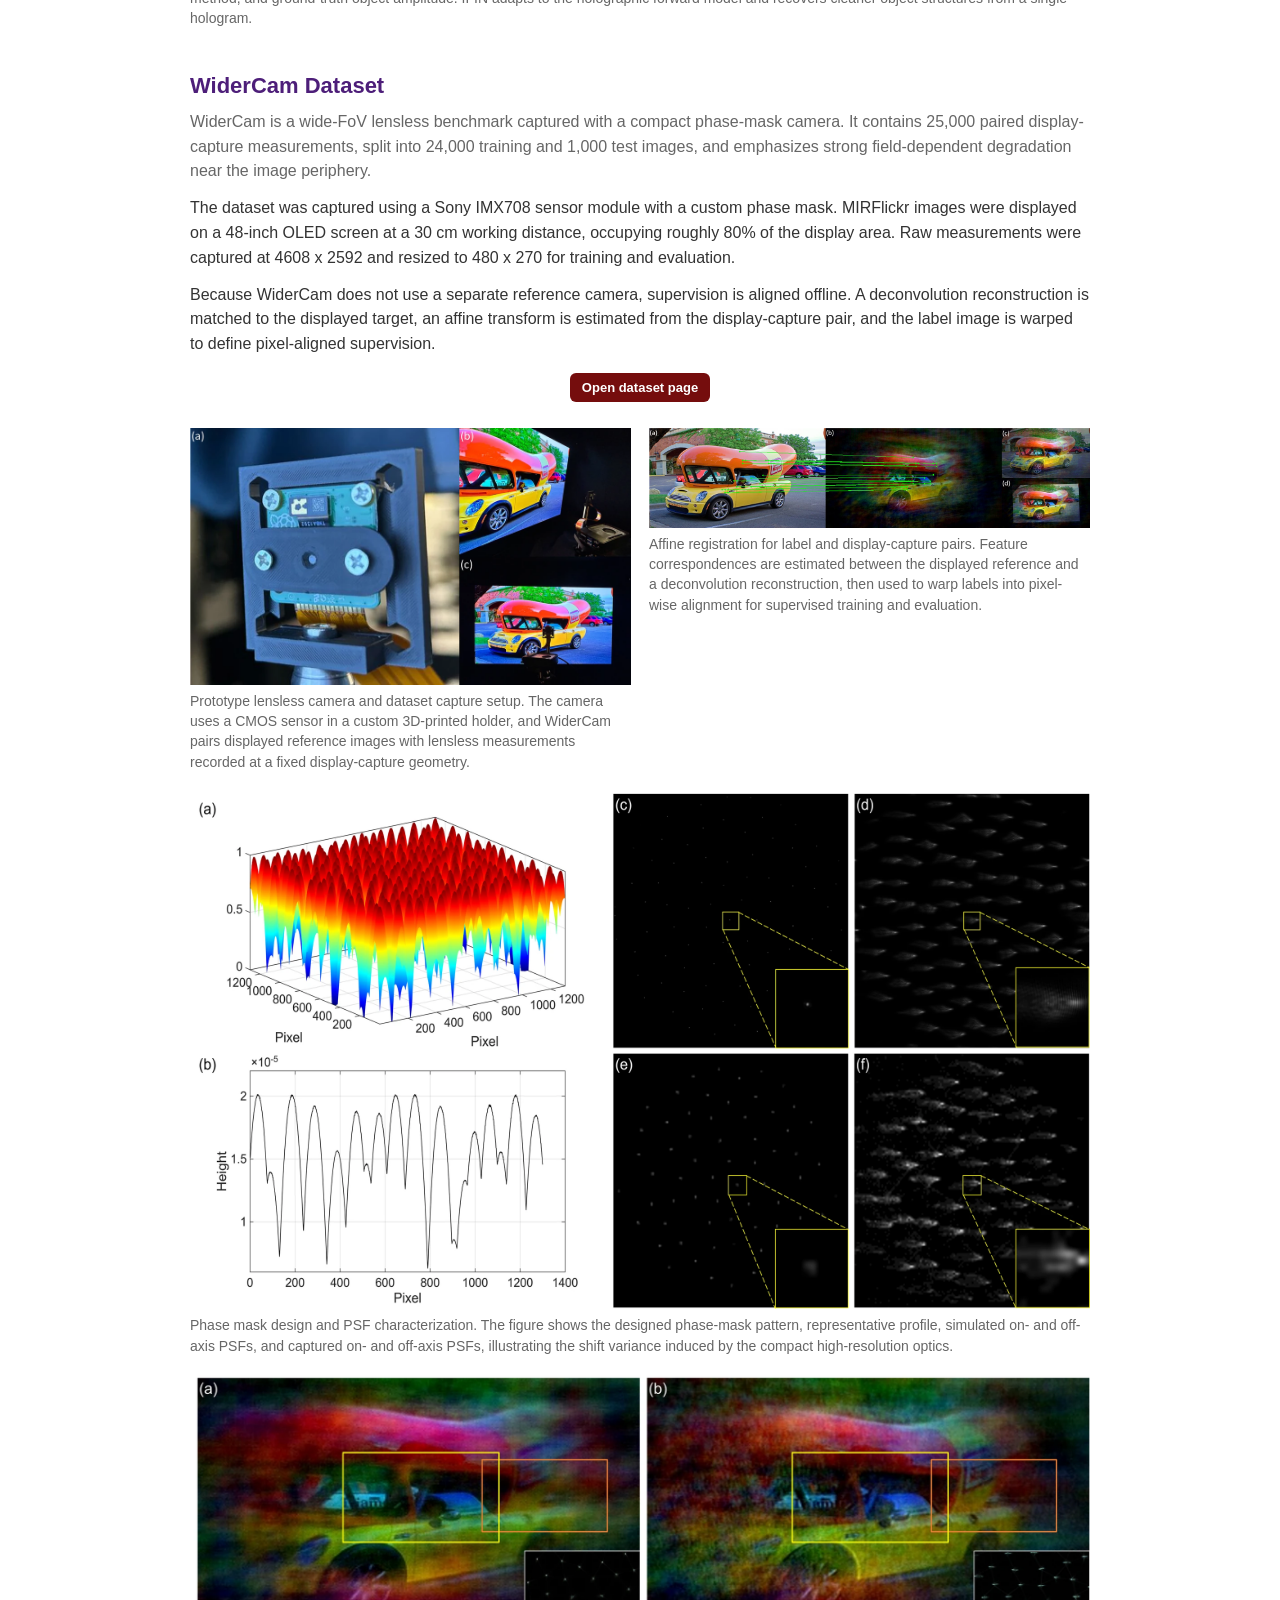
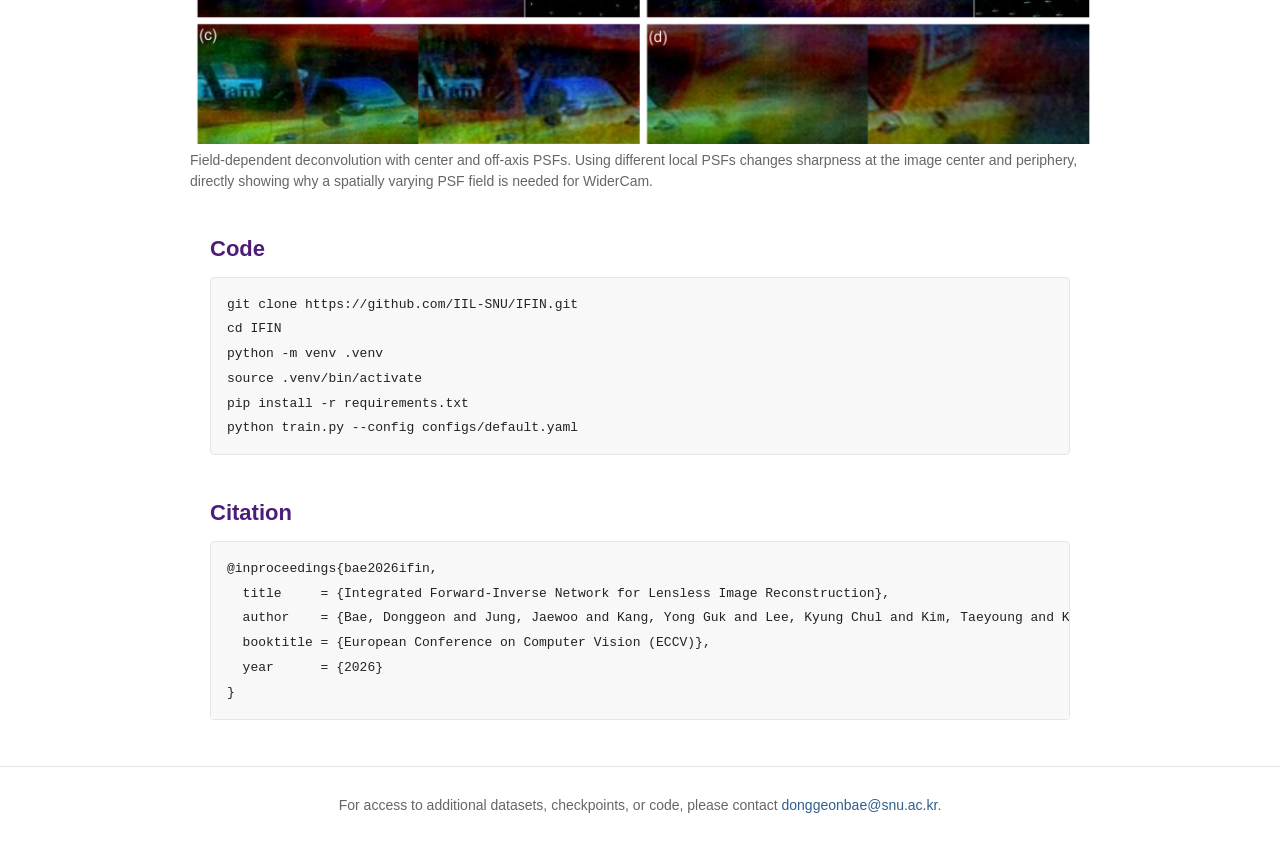
==== commit 2dd5e4b2: "Refine tables and document links" ====
--- a/docs/index.html
+++ b/docs/index.html
@@ -17,14 +17,14 @@
       <h1>Integrated Forward-Inverse Network<br>for Lensless Image Reconstruction</h1>
       <p class="conference">ECCV 2026</p>
       <p class="authors">
-        <a href="mailto:donggeonbae@snu.ac.kr">Donggeon Bae</a><sup>1</sup>,
+        <a href="#" class="copy-email" data-email="donggeonbae@snu.ac.kr" title="Copy email address">Donggeon Bae</a><sup>1</sup>,
         Jaewoo Jung<sup>2,3</sup>,
         Yong Guk Kang<sup>2</sup>,
         Kyung Chul Lee<sup>4</sup>,
         Taeyoung Kim<sup>3</sup>,
         Jongho Kim<sup>1</sup>,
         Sangjun Byun<sup>1</sup>,
-        Joonsik Park<sup>3</sup>,
+        Joonsik Park<sup>3</sup>, and
         Seung Ah Lee<sup>1,2</sup>
       </p>
       <p class="affiliations">
@@ -34,10 +34,10 @@
         <sup>4</sup>University of Michigan, Department of Biomedical Engineering
       </p>
       <nav class="buttons" aria-label="Project links">
-        <a href="https://github.com/IIL-SNU/IFIN/releases/download/v0.1/ifin_eccv2026_paper.pdf">Paper</a>
-        <a href="https://github.com/IIL-SNU/IFIN/releases/download/v0.1/ifin_eccv2026_supplementary.pdf">Supplement</a>
+        <a href="paper.html">Paper</a>
+        <a href="supplement.html">Supplement</a>
         <a href="https://github.com/IIL-SNU/IFIN">Code</a>
-        <a href="https://iilab.io/SVLensless-dataset">WiderCam</a>
+        <a href="https://iilab.io/SVLensless-dataset">Dataset</a>
       </nav>
     </div>
   </header>
@@ -78,6 +78,187 @@
       </div>
     </section>
 
+    <section id="lensless-results" class="section">
+      <div class="container">
+        <h2>Main Lensless Benchmarks</h2>
+        <p class="section-summary">
+          Quantitative comparison on DiffuserCam, WiderCam, and the MultiWienerNet dataset. PSNR and SSIM are higher-is-better; LPIPS is lower-is-better.
+        </p>
+        <p>
+          These three benchmarks cover complementary lensless settings: a widely used diffuser dataset, our wide-FoV phase-mask camera with strong shift variance, and a miniscope dataset with measured spatially varying PSFs. IFIN improves all reported metrics across all three.
+        </p>
+        <div class="table-grid">
+          <div class="metric-table">
+            <h3>DiffuserCam</h3>
+            <table class="results-table">
+              <thead><tr><th>Method</th><th>PSNR</th><th>LPIPS</th><th>SSIM</th></tr></thead>
+              <tbody>
+                <tr><td><a href="https://web.stanford.edu/~boyd/papers/pdf/admm_distr_stats.pdf">ADMM</a></td><td>12.252</td><td>0.607</td><td>0.346</td></tr>
+                <tr><td><a href="https://mitpress.mit.edu/9780262730051/extrapolation-interpolation-and-smoothing-of-stationary-time-series/">Wiener Deconv.</a></td><td>12.552</td><td>0.591</td><td>0.384</td></tr>
+                <tr><td><strong>ISO (Ours)</strong></td><td>16.528</td><td>0.544</td><td>0.404</td></tr>
+                <tr><td><a href="https://lmb.informatik.uni-freiburg.de/people/ronneber/u-net/">UNet</a></td><td>21.230</td><td>0.394</td><td>0.656</td></tr>
+                <tr><td><a href="https://github.com/megvii-research/NAFNet">NAFNet</a></td><td>24.830</td><td>0.239</td><td>0.810</td></tr>
+                <tr><td><a href="https://waller-lab.github.io/LenslessLearning/">Le-ADMM-U</a></td><td>23.261</td><td>0.312</td><td>0.765</td></tr>
+                <tr><td><a href="https://github.com/arpanpoudel/lenslessimaging">DeepLIR</a></td><td>25.958</td><td>0.260</td><td>0.829</td></tr>
+                <tr><td><a href="https://waller-lab.github.io/MultiWienerNet/">MWNet</a></td><td>24.832</td><td>0.247</td><td>0.810</td></tr>
+                <tr><td><a href="https://doi.org/10.1364/OE.475521">UPDN</a></td><td><u>28.228</u></td><td>0.194</td><td>0.877</td></tr>
+                <tr><td><a href="https://doi.org/10.1364/OE.501970">MWDNs</a></td><td>27.298</td><td>0.217</td><td>0.845</td></tr>
+                <tr><td><a href="https://arxiv.org/abs/2505.01755">LensNet</a></td><td>27.650</td><td>0.201</td><td>0.868</td></tr>
+                <tr><td><a href="https://doi.org/10.1109/TCI.2025.3539448">MoDL</a></td><td>27.958</td><td><u>0.183</u></td><td><u>0.878</u></td></tr>
+                <tr><td><strong>IFIN (Ours)</strong></td><td><strong>29.862</strong></td><td><strong>0.174</strong></td><td><strong>0.893</strong></td></tr>
+              </tbody>
+            </table>
+          </div>
+          <div class="metric-table">
+            <h3>WiderCam</h3>
+            <table class="results-table">
+              <thead><tr><th>Method</th><th>PSNR</th><th>LPIPS</th><th>SSIM</th></tr></thead>
+              <tbody>
+                <tr><td><a href="https://web.stanford.edu/~boyd/papers/pdf/admm_distr_stats.pdf">ADMM</a></td><td>11.843</td><td>0.643</td><td>0.323</td></tr>
+                <tr><td><a href="https://mitpress.mit.edu/9780262730051/extrapolation-interpolation-and-smoothing-of-stationary-time-series/">Wiener Deconv.</a></td><td>12.405</td><td>0.607</td><td>0.369</td></tr>
+                <tr><td><strong>ISO (Ours)</strong></td><td>17.240</td><td>0.462</td><td>0.444</td></tr>
+                <tr><td><a href="https://lmb.informatik.uni-freiburg.de/people/ronneber/u-net/">UNet</a></td><td>21.890</td><td>0.474</td><td>0.646</td></tr>
+                <tr><td><a href="https://github.com/megvii-research/NAFNet">NAFNet</a></td><td>23.857</td><td>0.245</td><td>0.769</td></tr>
+                <tr><td><a href="https://waller-lab.github.io/LenslessLearning/">Le-ADMM-U</a></td><td>21.956</td><td>0.278</td><td>0.748</td></tr>
+                <tr><td><a href="https://github.com/arpanpoudel/lenslessimaging">DeepLIR</a></td><td>20.523</td><td>0.339</td><td>0.642</td></tr>
+                <tr><td><a href="https://waller-lab.github.io/MultiWienerNet/">MWNet</a></td><td>23.001</td><td>0.255</td><td>0.766</td></tr>
+                <tr><td><a href="https://doi.org/10.1364/OE.475521">UPDN</a></td><td>23.920</td><td>0.229</td><td>0.801</td></tr>
+                <tr><td><a href="https://doi.org/10.1364/OE.501970">MWDNs</a></td><td>24.525</td><td>0.224</td><td>0.801</td></tr>
+                <tr><td><a href="https://arxiv.org/abs/2505.01755">LensNet</a></td><td>24.615</td><td>0.219</td><td>0.806</td></tr>
+                <tr><td><a href="https://doi.org/10.1109/TCI.2025.3539448">MoDL</a></td><td><u>24.791</u></td><td><u>0.202</u></td><td><u>0.810</u></td></tr>
+                <tr><td><strong>IFIN (Ours)</strong></td><td><strong>25.444</strong></td><td><strong>0.201</strong></td><td><strong>0.824</strong></td></tr>
+              </tbody>
+            </table>
+          </div>
+          <div class="metric-table">
+            <h3>MultiWienerNet</h3>
+            <table class="results-table">
+              <thead><tr><th>Method</th><th>PSNR</th><th>LPIPS</th><th>SSIM</th></tr></thead>
+              <tbody>
+                <tr><td><a href="https://web.stanford.edu/~boyd/papers/pdf/admm_distr_stats.pdf">ADMM</a></td><td>19.189</td><td>0.557</td><td>0.420</td></tr>
+                <tr><td><a href="https://mitpress.mit.edu/9780262730051/extrapolation-interpolation-and-smoothing-of-stationary-time-series/">Wiener Deconv.</a></td><td>18.658</td><td>0.640</td><td>0.302</td></tr>
+                <tr><td><strong>ISO (Ours)</strong></td><td>20.202</td><td>0.623</td><td>0.380</td></tr>
+                <tr><td><a href="https://lmb.informatik.uni-freiburg.de/people/ronneber/u-net/">UNet</a></td><td>23.859</td><td>0.389</td><td>0.589</td></tr>
+                <tr><td><a href="https://github.com/megvii-research/NAFNet">NAFNet</a></td><td>24.657</td><td>0.282</td><td>0.712</td></tr>
+                <tr><td><a href="https://waller-lab.github.io/LenslessLearning/">Le-ADMM-U</a></td><td>23.732</td><td>0.335</td><td>0.702</td></tr>
+                <tr><td><a href="https://github.com/arpanpoudel/lenslessimaging">DeepLIR</a></td><td>22.556</td><td>0.379</td><td>0.642</td></tr>
+                <tr><td><a href="https://waller-lab.github.io/MultiWienerNet/">MWNet</a></td><td>25.660</td><td>0.260</td><td>0.728</td></tr>
+                <tr><td><a href="https://doi.org/10.1364/OE.475521">UPDN</a></td><td>24.364</td><td>0.287</td><td>0.707</td></tr>
+                <tr><td><a href="https://doi.org/10.1364/OE.501970">MWDNs</a></td><td>27.436</td><td>0.236</td><td>0.780</td></tr>
+                <tr><td><a href="https://arxiv.org/abs/2505.01755">LensNet</a></td><td>27.546</td><td>0.221</td><td>0.809</td></tr>
+                <tr><td><a href="https://doi.org/10.1109/TCI.2025.3539448">MoDL</a></td><td><u>28.504</u></td><td><u>0.202</u></td><td><u>0.831</u></td></tr>
+                <tr><td><strong>IFIN (Ours)</strong></td><td><strong>31.083</strong></td><td><strong>0.175</strong></td><td><strong>0.866</strong></td></tr>
+              </tbody>
+            </table>
+          </div>
+        </div>
+        <figure>
+          <img src="assets/images/diffusercam.webp" alt="Visual comparison on DiffuserCam">
+          <figcaption>Visual comparison on DiffuserCam display-capture data. IFIN preserves color fidelity and high-frequency textures while suppressing artifacts; insets mark zoomed regions and structures.</figcaption>
+        </figure>
+        <figure>
+          <img src="assets/images/widercam.webp" alt="Visual comparison on WiderCam">
+          <figcaption>Comparison on the WiderCam dataset. Compared with prior methods, IFIN mitigates field-dependent peripheral blur and geometric distortion while preserving fine textures and edges across the image.</figcaption>
+        </figure>
+        <figure>
+          <img src="assets/images/mwnet.webp" alt="Visual comparison on MultiWienerNet">
+          <figcaption>Comparison on the MWNet dataset. The first row shows simulated spatially variant measurements and reconstructions; the second row shows experimental miniscope captures of a USAF target.</figcaption>
+        </figure>
+        <figure>
+          <img src="assets/images/inthewild.webp" alt="In-the-wild WiderCam reconstruction">
+          <figcaption>In-the-wild WiderCam measurements. IFIN generalizes to diverse scenes and lighting, reducing ringing and color shifts while preserving edges and textures without paired ground truth.</figcaption>
+        </figure>
+      </div>
+    </section>
+
+    <section id="more-results" class="section">
+      <div class="container">
+        <h2>Additional Lensless Visual Results</h2>
+        <p class="section-summary">
+          Additional qualitative comparisons show the same pattern across more scenes: IFIN better preserves fine structures and reduces model-mismatch artifacts across both diffuser and wide-FoV phase-mask captures.
+        </p>
+        <div class="grid two tall">
+          <figure>
+            <img src="assets/images/more_diffusercam.webp" alt="Additional DiffuserCam results">
+            <figcaption>Additional qualitative comparison on the DiffuserCam dataset.</figcaption>
+          </figure>
+          <figure>
+            <img src="assets/images/more_widercam.webp" alt="Additional WiderCam results">
+            <figcaption>Additional qualitative comparison on the WiderCam dataset.</figcaption>
+          </figure>
+        </div>
+      </div>
+    </section>
+
+    <section id="beyond-lensless" class="section">
+      <div class="container">
+        <h2>Beyond Lensless Imaging</h2>
+        <p class="section-summary">
+          The same interleaving principle is tested on Gaussian deblurring and simulated inline holography by swapping the physical operators to match each forward model.
+        </p>
+        <p>
+          For Gaussian deblurring, IFIN uses convolution/deconvolution operators with Gaussian kernels. For inline holography, the PSF modules are replaced by angular-spectrum forward propagation and matching back-propagation, while the forward-inverse exchange mechanism is retained.
+        </p>
+        <h3>Gaussian Deblurring</h3>
+        <div class="table-grid">
+          <div class="metric-table">
+            <h3>sigma = 5</h3>
+            <table class="results-table">
+              <thead><tr><th>Method</th><th>PSNR</th><th>LPIPS</th><th>SSIM</th></tr></thead>
+              <tbody>
+                <tr><td><a href="https://github.com/yulunzhang/RCAN">RCAN</a></td><td><u>25.303</u></td><td><u>0.220</u></td><td><u>0.810</u></td></tr>
+                <tr><td><a href="https://github.com/megvii-research/NAFNet">NAFNet</a></td><td><strong>25.625</strong></td><td><strong>0.205</strong></td><td><strong>0.825</strong></td></tr>
+                <tr><td><strong>IFIN (Ours)</strong></td><td>25.100</td><td>0.230</td><td>0.800</td></tr>
+              </tbody>
+            </table>
+          </div>
+          <div class="metric-table">
+            <h3>sigma = 10</h3>
+            <table class="results-table">
+              <thead><tr><th>Method</th><th>PSNR</th><th>LPIPS</th><th>SSIM</th></tr></thead>
+              <tbody>
+                <tr><td><a href="https://github.com/yulunzhang/RCAN">RCAN</a></td><td>22.623</td><td><u>0.330</u></td><td><u>0.750</u></td></tr>
+                <tr><td><a href="https://github.com/megvii-research/NAFNet">NAFNet</a></td><td><strong>22.810</strong></td><td><strong>0.315</strong></td><td><strong>0.766</strong></td></tr>
+                <tr><td><strong>IFIN (Ours)</strong></td><td><u>22.732</u></td><td>0.337</td><td>0.741</td></tr>
+              </tbody>
+            </table>
+          </div>
+          <div class="metric-table">
+            <h3>sigma = 15</h3>
+            <table class="results-table">
+              <thead><tr><th>Method</th><th>PSNR</th><th>LPIPS</th><th>SSIM</th></tr></thead>
+              <tbody>
+                <tr><td><a href="https://github.com/yulunzhang/RCAN">RCAN</a></td><td>21.280</td><td>0.355</td><td>0.711</td></tr>
+                <tr><td><a href="https://github.com/megvii-research/NAFNet">NAFNet</a></td><td><u>21.535</u></td><td><u>0.345</u></td><td><u>0.715</u></td></tr>
+                <tr><td><strong>IFIN (Ours)</strong></td><td><strong>21.654</strong></td><td><strong>0.340</strong></td><td><strong>0.721</strong></td></tr>
+              </tbody>
+            </table>
+          </div>
+        </div>
+        <h3>Inline Holography Reconstruction</h3>
+        <p>
+          In the inline holography benchmark, IFIN reconstructs amplitude-only objects from simulated intensity holograms generated at z = 30 mm and wavelength 532 nm. The result indicates that the architecture is not tied to a single lensless camera model.
+        </p>
+        <div class="table-wrap compact-table">
+          <table>
+            <thead>
+              <tr><th>Method</th><th>PSNR</th><th>LPIPS</th><th>SSIM</th></tr>
+            </thead>
+            <tbody>
+              <tr><td><a href="https://github.com/yulunzhang/RCAN">RCAN</a></td><td>23.764</td><td>0.354</td><td>0.702</td></tr>
+              <tr><td><a href="https://github.com/megvii-research/NAFNet">NAFNet</a></td><td>23.224</td><td>0.389</td><td>0.634</td></tr>
+              <tr><td><a href="https://github.com/megvii-research/NAFNet">NAFNet+</a></td><td><u>25.751</u></td><td><u>0.242</u></td><td><u>0.817</u></td></tr>
+              <tr><td><strong>IFIN (Ours)</strong></td><td><strong>28.302</strong></td><td><strong>0.166</strong></td><td><strong>0.890</strong></td></tr>
+            </tbody>
+          </table>
+        </div>
+        <figure>
+          <img src="assets/images/inline.webp" alt="Inline holography reconstruction">
+          <figcaption>Reconstruction results for the inline holography benchmark. From left to right: input intensity hologram, reconstructed object amplitude by each method, and ground-truth object amplitude. IFIN adapts to the holographic forward model and recovers cleaner object structures from a single hologram.</figcaption>
+        </figure>
+      </div>
+    </section>
+
     <section id="widercam" class="section">
       <div class="container">
         <h2>WiderCam Dataset</h2>
@@ -90,7 +271,7 @@
         <p>
           Because WiderCam does not use a separate reference camera, supervision is aligned offline. A deconvolution reconstruction is matched to the displayed target, an affine transform is estimated from the display-capture pair, and the label image is warped to define pixel-aligned supervision.
         </p>
-        <p class="dataset-link"><a href="https://iilab.io/SVLensless-dataset">Open WiderCam dataset page</a></p>
+        <p class="dataset-link"><a href="https://iilab.io/SVLensless-dataset">Open dataset page</a></p>
         <div class="grid two">
           <figure>
             <img src="assets/images/camera.webp" alt="WiderCam camera and capture setup">
@@ -112,141 +293,6 @@
       </div>
     </section>
 
-    <section id="lensless-results" class="section">
-      <div class="container">
-        <h2>Main Lensless Benchmarks</h2>
-        <p class="section-summary">
-          Quantitative comparison on DiffuserCam, WiderCam, and the MultiWienerNet dataset. PSNR and SSIM are higher-is-better; LPIPS is lower-is-better.
-        </p>
-        <p>
-          These three benchmarks cover complementary lensless settings: a widely used diffuser dataset, our wide-FoV phase-mask camera with strong shift variance, and a miniscope dataset with measured spatially varying PSFs. IFIN improves all reported metrics across all three.
-        </p>
-        <div class="table-wrap wide-table">
-          <table class="results-table">
-            <thead>
-              <tr>
-                <th rowspan="2">Method</th>
-                <th colspan="3">DiffuserCam</th>
-                <th colspan="3">WiderCam</th>
-                <th colspan="3">MultiWienerNet</th>
-              </tr>
-              <tr>
-                <th>PSNR</th><th>LPIPS</th><th>SSIM</th>
-                <th>PSNR</th><th>LPIPS</th><th>SSIM</th>
-                <th>PSNR</th><th>LPIPS</th><th>SSIM</th>
-              </tr>
-            </thead>
-            <tbody>
-              <tr><td>ADMM</td><td>12.252</td><td>0.607</td><td>0.346</td><td>11.843</td><td>0.643</td><td>0.323</td><td>19.189</td><td>0.557</td><td>0.420</td></tr>
-              <tr><td>Wiener Deconv.</td><td>12.552</td><td>0.591</td><td>0.384</td><td>12.405</td><td>0.607</td><td>0.369</td><td>18.658</td><td>0.640</td><td>0.302</td></tr>
-              <tr><td><strong>ISO (Ours)</strong></td><td>16.528</td><td>0.544</td><td>0.404</td><td>17.240</td><td>0.462</td><td>0.444</td><td>20.202</td><td>0.623</td><td>0.380</td></tr>
-              <tr><td>UNet</td><td>21.230</td><td>0.394</td><td>0.656</td><td>21.890</td><td>0.474</td><td>0.646</td><td>23.859</td><td>0.389</td><td>0.589</td></tr>
-              <tr><td>NAFNet</td><td>24.830</td><td>0.239</td><td>0.810</td><td>23.857</td><td>0.245</td><td>0.769</td><td>24.657</td><td>0.282</td><td>0.712</td></tr>
-              <tr><td>Le-ADMM-U</td><td>23.261</td><td>0.312</td><td>0.765</td><td>21.956</td><td>0.278</td><td>0.748</td><td>23.732</td><td>0.335</td><td>0.702</td></tr>
-              <tr><td>DeepLIR</td><td>25.958</td><td>0.260</td><td>0.829</td><td>20.523</td><td>0.339</td><td>0.642</td><td>22.556</td><td>0.379</td><td>0.642</td></tr>
-              <tr><td>MWNet</td><td>24.832</td><td>0.247</td><td>0.810</td><td>23.001</td><td>0.255</td><td>0.766</td><td>25.660</td><td>0.260</td><td>0.728</td></tr>
-              <tr><td>UPDN</td><td><u>28.228</u></td><td>0.194</td><td>0.877</td><td>23.920</td><td>0.229</td><td>0.801</td><td>24.364</td><td>0.287</td><td>0.707</td></tr>
-              <tr><td>MWDNs</td><td>27.298</td><td>0.217</td><td>0.845</td><td>24.525</td><td>0.224</td><td>0.801</td><td>27.436</td><td>0.236</td><td>0.780</td></tr>
-              <tr><td>LensNet</td><td>27.650</td><td>0.201</td><td>0.868</td><td>24.615</td><td>0.219</td><td>0.806</td><td>27.546</td><td>0.221</td><td>0.809</td></tr>
-              <tr><td>MoDL</td><td>27.958</td><td><u>0.183</u></td><td><u>0.878</u></td><td><u>24.791</u></td><td><u>0.202</u></td><td><u>0.810</u></td><td><u>28.504</u></td><td><u>0.202</u></td><td><u>0.831</u></td></tr>
-              <tr><td><strong>IFIN (Ours)</strong></td><td><strong>29.862</strong></td><td><strong>0.174</strong></td><td><strong>0.893</strong></td><td><strong>25.444</strong></td><td><strong>0.201</strong></td><td><strong>0.824</strong></td><td><strong>31.083</strong></td><td><strong>0.175</strong></td><td><strong>0.866</strong></td></tr>
-            </tbody>
-          </table>
-        </div>
-        <figure>
-          <img src="assets/images/diffusercam.webp" alt="Visual comparison on DiffuserCam">
-          <figcaption>Visual comparison on DiffuserCam display-capture data. IFIN preserves color fidelity and high-frequency textures while suppressing artifacts; insets mark zoomed regions and structures.</figcaption>
-        </figure>
-        <figure>
-          <img src="assets/images/widercam.webp" alt="Visual comparison on WiderCam">
-          <figcaption>Comparison on the WiderCam dataset. Compared with prior methods, IFIN mitigates field-dependent peripheral blur and geometric distortion while preserving fine textures and edges across the image.</figcaption>
-        </figure>
-        <figure>
-          <img src="assets/images/mwnet.webp" alt="Visual comparison on MultiWienerNet">
-          <figcaption>Comparison on the MWNet dataset. The first row shows simulated spatially variant measurements and reconstructions; the second row shows experimental miniscope captures of a USAF target.</figcaption>
-        </figure>
-        <figure>
-          <img src="assets/images/inthewild.webp" alt="In-the-wild WiderCam reconstruction">
-          <figcaption>In-the-wild WiderCam measurements. IFIN generalizes to diverse scenes and lighting, reducing ringing and color shifts while preserving edges and textures without paired ground truth.</figcaption>
-        </figure>
-      </div>
-    </section>
-
-    <section id="more-results" class="section">
-      <div class="container">
-        <h2>Additional Lensless Visual Results</h2>
-        <p class="section-summary">
-          Additional qualitative comparisons show the same pattern across more scenes: IFIN better preserves fine structures and reduces model-mismatch artifacts across both diffuser and wide-FoV phase-mask captures.
-        </p>
-        <div class="grid two tall">
-          <figure>
-            <img src="assets/images/more_diffusercam.webp" alt="Additional DiffuserCam results">
-            <figcaption>Additional qualitative comparison on the DiffuserCam dataset.</figcaption>
-          </figure>
-          <figure>
-            <img src="assets/images/more_widercam.webp" alt="Additional WiderCam results">
-            <figcaption>Additional qualitative comparison on the WiderCam dataset.</figcaption>
-          </figure>
-        </div>
-      </div>
-    </section>
-
-    <section id="beyond-lensless" class="section">
-      <div class="container">
-        <h2>Beyond Lensless Imaging</h2>
-        <p class="section-summary">
-          The same interleaving principle is tested on Gaussian deblurring and simulated inline holography by swapping the physical operators to match each forward model.
-        </p>
-        <p>
-          For Gaussian deblurring, IFIN uses convolution/deconvolution operators with Gaussian kernels. For inline holography, the PSF modules are replaced by angular-spectrum forward propagation and matching back-propagation, while the forward-inverse exchange mechanism is retained.
-        </p>
-        <h3>Gaussian Deblurring</h3>
-        <div class="table-wrap wide-table">
-          <table class="results-table">
-            <thead>
-              <tr>
-                <th rowspan="2">Method</th>
-                <th colspan="3">sigma = 5</th>
-                <th colspan="3">sigma = 10</th>
-                <th colspan="3">sigma = 15</th>
-              </tr>
-              <tr>
-                <th>PSNR</th><th>LPIPS</th><th>SSIM</th>
-                <th>PSNR</th><th>LPIPS</th><th>SSIM</th>
-                <th>PSNR</th><th>LPIPS</th><th>SSIM</th>
-              </tr>
-            </thead>
-            <tbody>
-              <tr><td>RCAN</td><td><u>25.303</u></td><td><u>0.220</u></td><td><u>0.810</u></td><td>22.623</td><td><u>0.330</u></td><td><u>0.750</u></td><td>21.280</td><td>0.355</td><td>0.711</td></tr>
-              <tr><td>NAFNet</td><td><strong>25.625</strong></td><td><strong>0.205</strong></td><td><strong>0.825</strong></td><td><strong>22.810</strong></td><td><strong>0.315</strong></td><td><strong>0.766</strong></td><td><u>21.535</u></td><td><u>0.345</u></td><td><u>0.715</u></td></tr>
-              <tr><td><strong>IFIN (Ours)</strong></td><td>25.100</td><td>0.230</td><td>0.800</td><td><u>22.732</u></td><td>0.337</td><td>0.741</td><td><strong>21.654</strong></td><td><strong>0.340</strong></td><td><strong>0.721</strong></td></tr>
-            </tbody>
-          </table>
-        </div>
-        <h3>Inline Holography Reconstruction</h3>
-        <p>
-          In the inline holography benchmark, IFIN reconstructs amplitude-only objects from simulated intensity holograms generated at z = 30 mm and wavelength 532 nm. The result indicates that the architecture is not tied to a single lensless camera model.
-        </p>
-        <div class="table-wrap compact-table">
-          <table>
-            <thead>
-              <tr><th>Method</th><th>PSNR</th><th>LPIPS</th><th>SSIM</th></tr>
-            </thead>
-            <tbody>
-              <tr><td>RCAN</td><td>23.764</td><td>0.354</td><td>0.702</td></tr>
-              <tr><td>NAFNet</td><td>23.224</td><td>0.389</td><td>0.634</td></tr>
-              <tr><td>NAFNet+</td><td><u>25.751</u></td><td><u>0.242</u></td><td><u>0.817</u></td></tr>
-              <tr><td><strong>IFIN (Ours)</strong></td><td><strong>28.302</strong></td><td><strong>0.166</strong></td><td><strong>0.890</strong></td></tr>
-            </tbody>
-          </table>
-        </div>
-        <figure>
-          <img src="assets/images/inline.webp" alt="Inline holography reconstruction">
-          <figcaption>Reconstruction results for the inline holography benchmark. From left to right: input intensity hologram, reconstructed object amplitude by each method, and ground-truth object amplitude. IFIN adapts to the holographic forward model and recovers cleaner object structures from a single hologram.</figcaption>
-        </figure>
-      </div>
-    </section>
-
     <section id="code" class="section">
       <div class="container text">
         <h2>Code</h2>
@@ -278,5 +324,21 @@
       <a href="mailto:donggeonbae@snu.ac.kr">donggeonbae@snu.ac.kr</a>.
     </div>
   </footer>
+  <script>
+    document.querySelectorAll(".copy-email").forEach((link) => {
+      const originalTitle = link.getAttribute("title") || "";
+      link.addEventListener("click", async (event) => {
+        event.preventDefault();
+        const email = link.dataset.email;
+        try {
+          await navigator.clipboard.writeText(email);
+          link.setAttribute("title", "Copied: " + email);
+          window.setTimeout(() => link.setAttribute("title", originalTitle), 1400);
+        } catch (error) {
+          window.prompt("Copy email address", email);
+        }
+      });
+    });
+  </script>
 </body>
 </html>
--- a/docs/assets/site.css
+++ b/docs/assets/site.css
@@ -23,6 +23,11 @@
   line-height: 1.55;
 }
 
+body.pdf-page {
+  height: 100vh;
+  overflow: hidden;
+}
+
 a {
   color: var(--link);
   text-decoration: none;
@@ -154,22 +159,22 @@
 }
 
 .table-wrap {
-  overflow-x: auto;
   margin: 15px 0 20px;
 }
 
 table {
   width: 100%;
-  min-width: 1020px;
   border-collapse: collapse;
-  font-size: 13px;
+  table-layout: fixed;
+  font-size: 12px;
 }
 
 th,
 td {
-  padding: 8px 10px;
+  padding: 6px 6px;
   border: 1px solid var(--line);
   text-align: center;
+  vertical-align: middle;
 }
 
 th {
@@ -180,6 +185,7 @@
 td:first-child,
 th:first-child {
   text-align: left;
+  overflow-wrap: anywhere;
 }
 
 td strong {
@@ -188,11 +194,26 @@
 
 .results-table th,
 .results-table td {
-  padding: 7px 8px;
-}
-
-.compact-table table {
-  min-width: 520px;
+  padding: 6px 6px;
+}
+
+.table-grid {
+  display: grid;
+  grid-template-columns: repeat(3, minmax(0, 1fr));
+  gap: 16px;
+  margin: 15px 0 20px;
+}
+
+.metric-table h3 {
+  margin: 0 0 7px;
+  color: #555555;
+  font-size: 15px;
+  text-align: center;
+}
+
+.metric-table th:first-child,
+.metric-table td:first-child {
+  width: 38%;
 }
 
 .grid {
@@ -238,6 +259,25 @@
   text-align: center;
 }
 
+.pdf-header {
+  display: flex;
+  align-items: center;
+  justify-content: space-between;
+  height: 46px;
+  padding: 0 16px;
+  border-bottom: 1px solid var(--line);
+  background: #ffffff;
+  font-size: 14px;
+  font-weight: 700;
+}
+
+.pdf-page iframe {
+  display: block;
+  width: 100%;
+  height: calc(100vh - 46px);
+  border: 0;
+}
+
 @media (max-width: 700px) {
   .paper-header {
     padding-top: 30px;
@@ -268,4 +308,19 @@
   .grid.two {
     grid-template-columns: 1fr;
   }
-}
+
+  .table-grid {
+    grid-template-columns: 1fr;
+  }
+
+  table {
+    font-size: 11px;
+  }
+
+  th,
+  td,
+  .results-table th,
+  .results-table td {
+    padding: 5px 5px;
+  }
+}
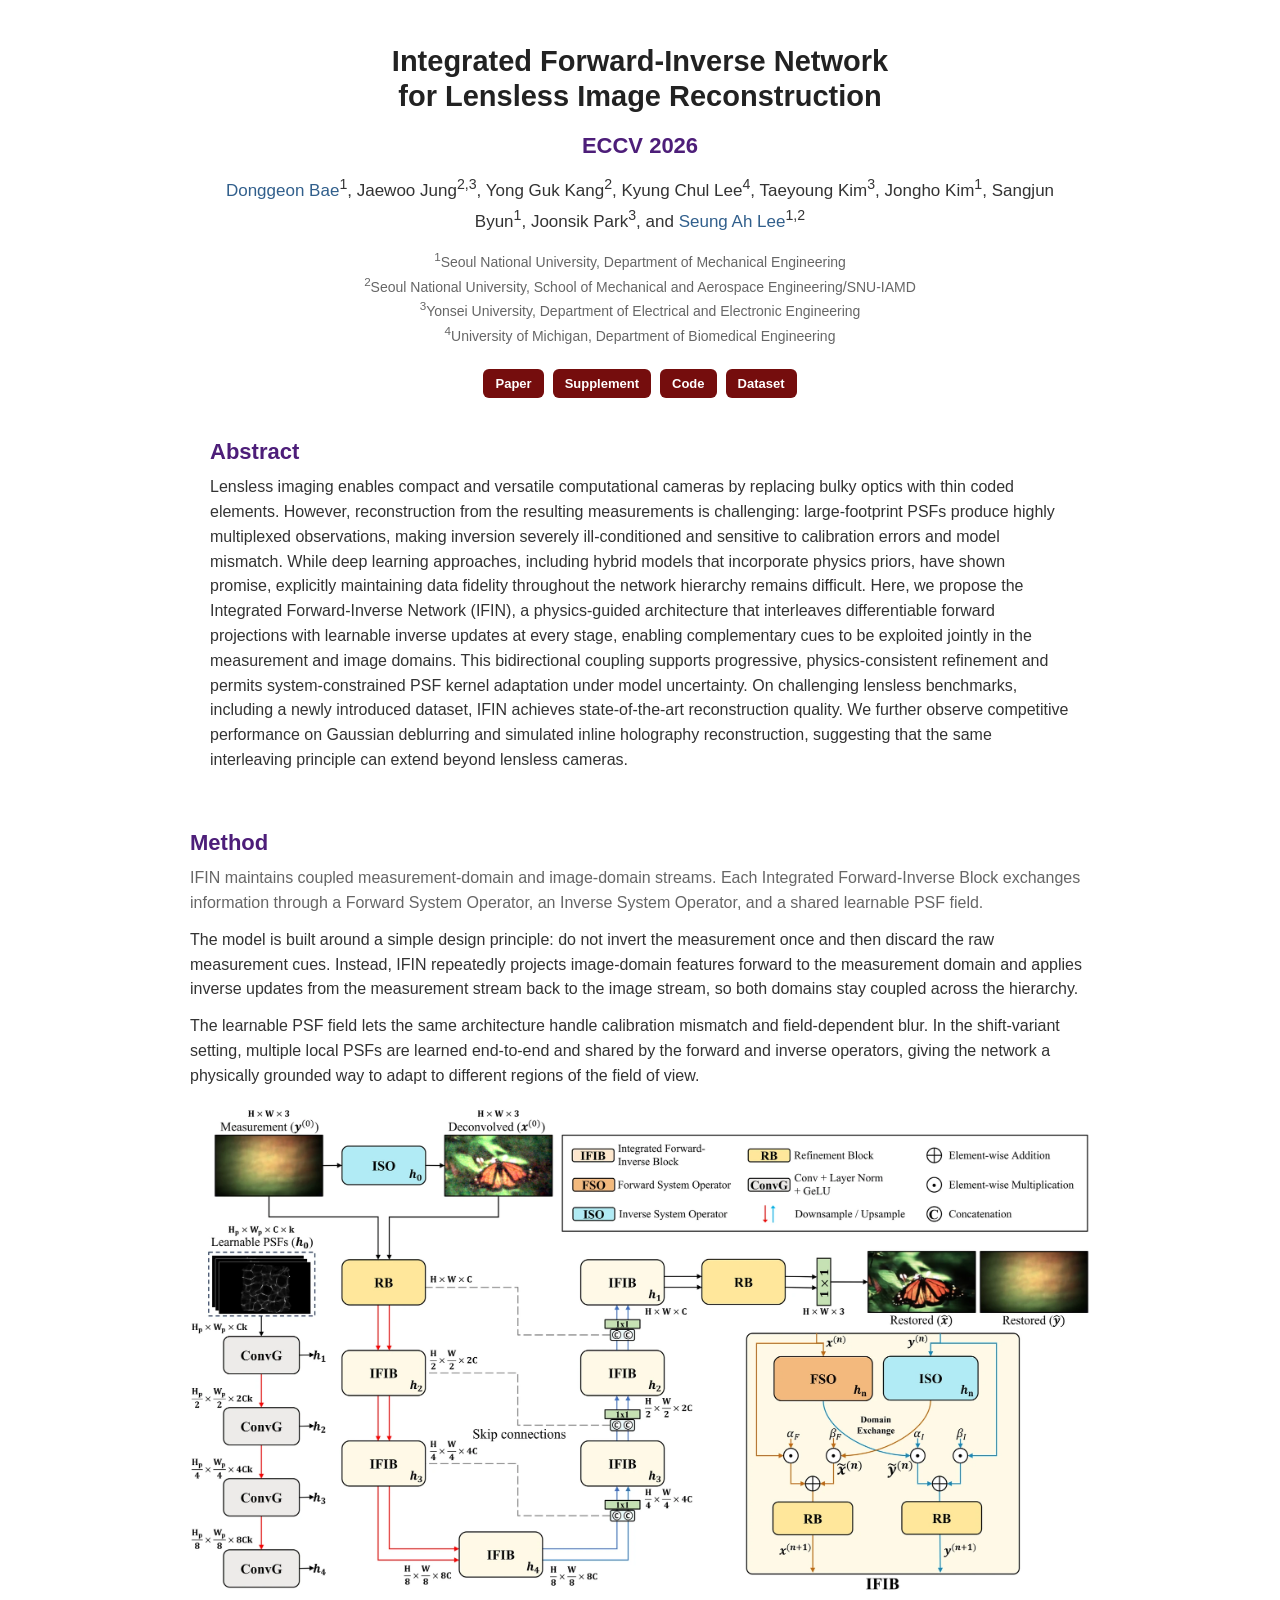
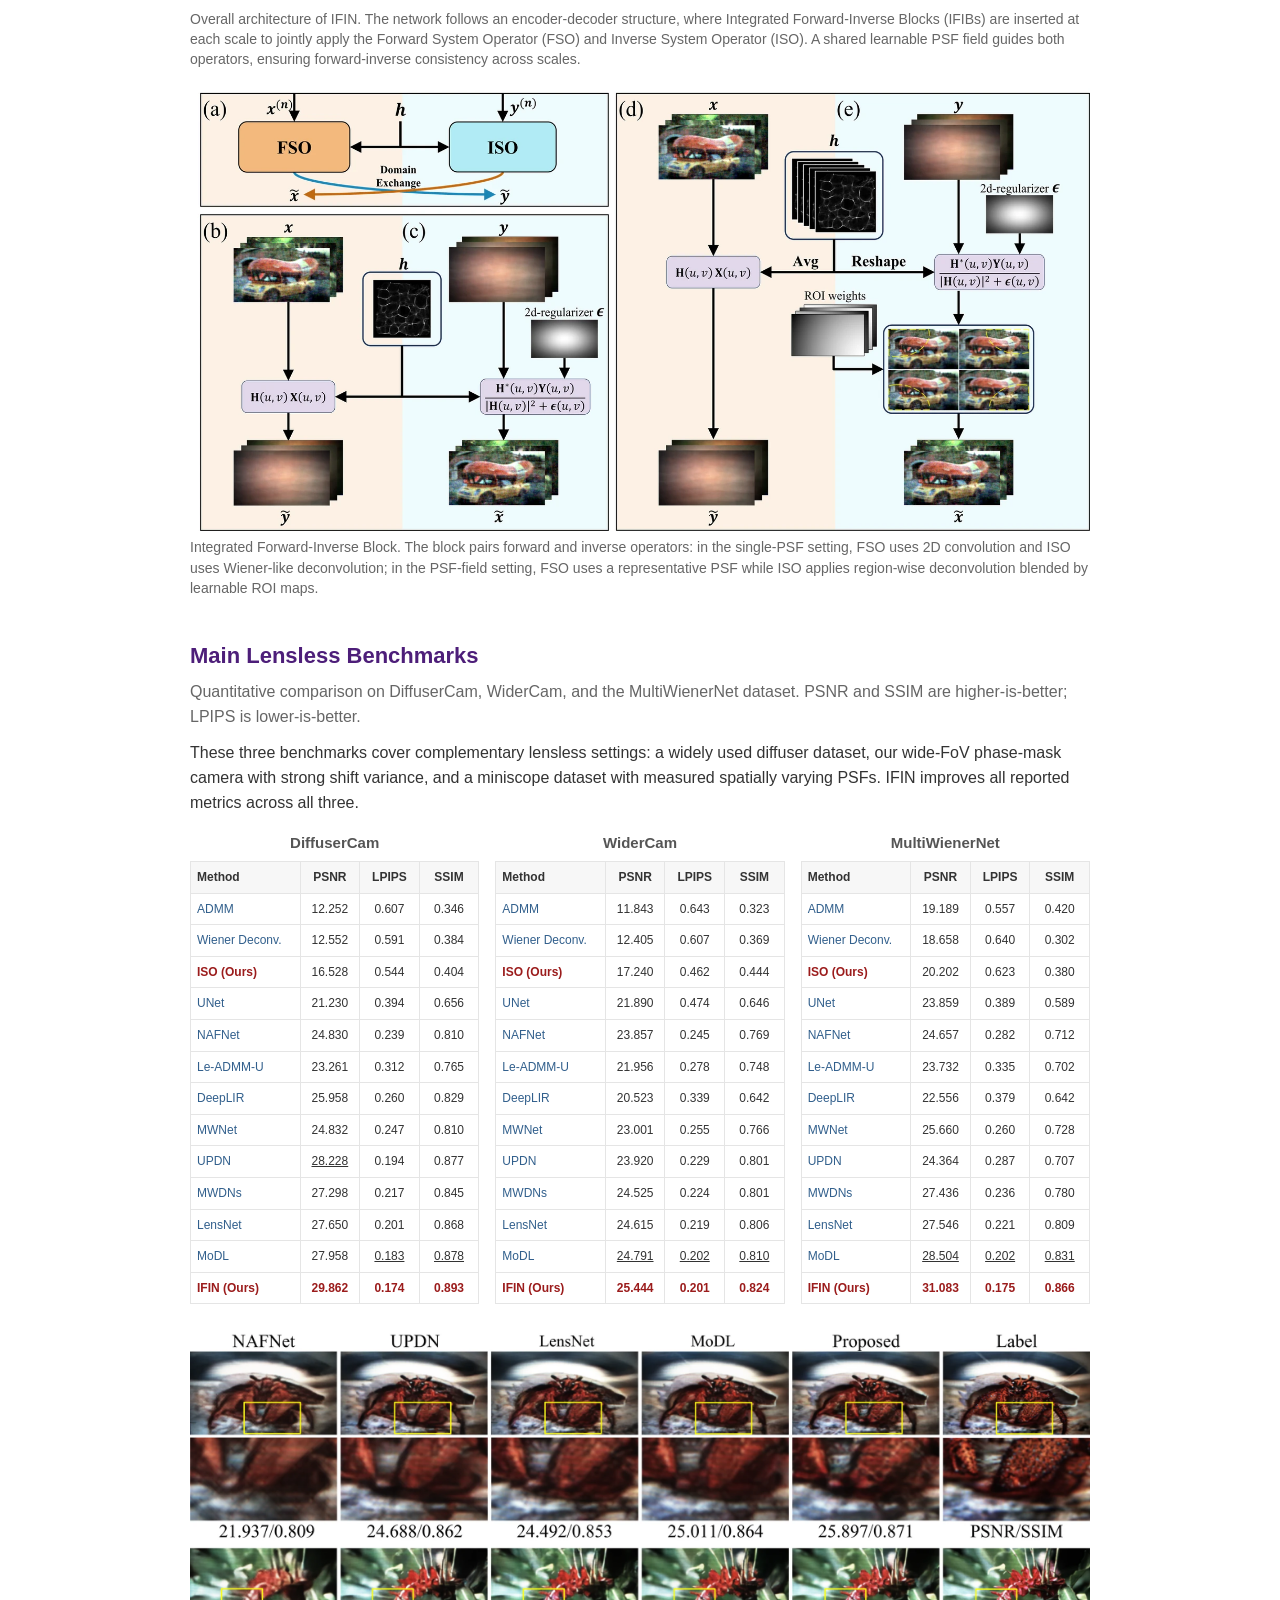
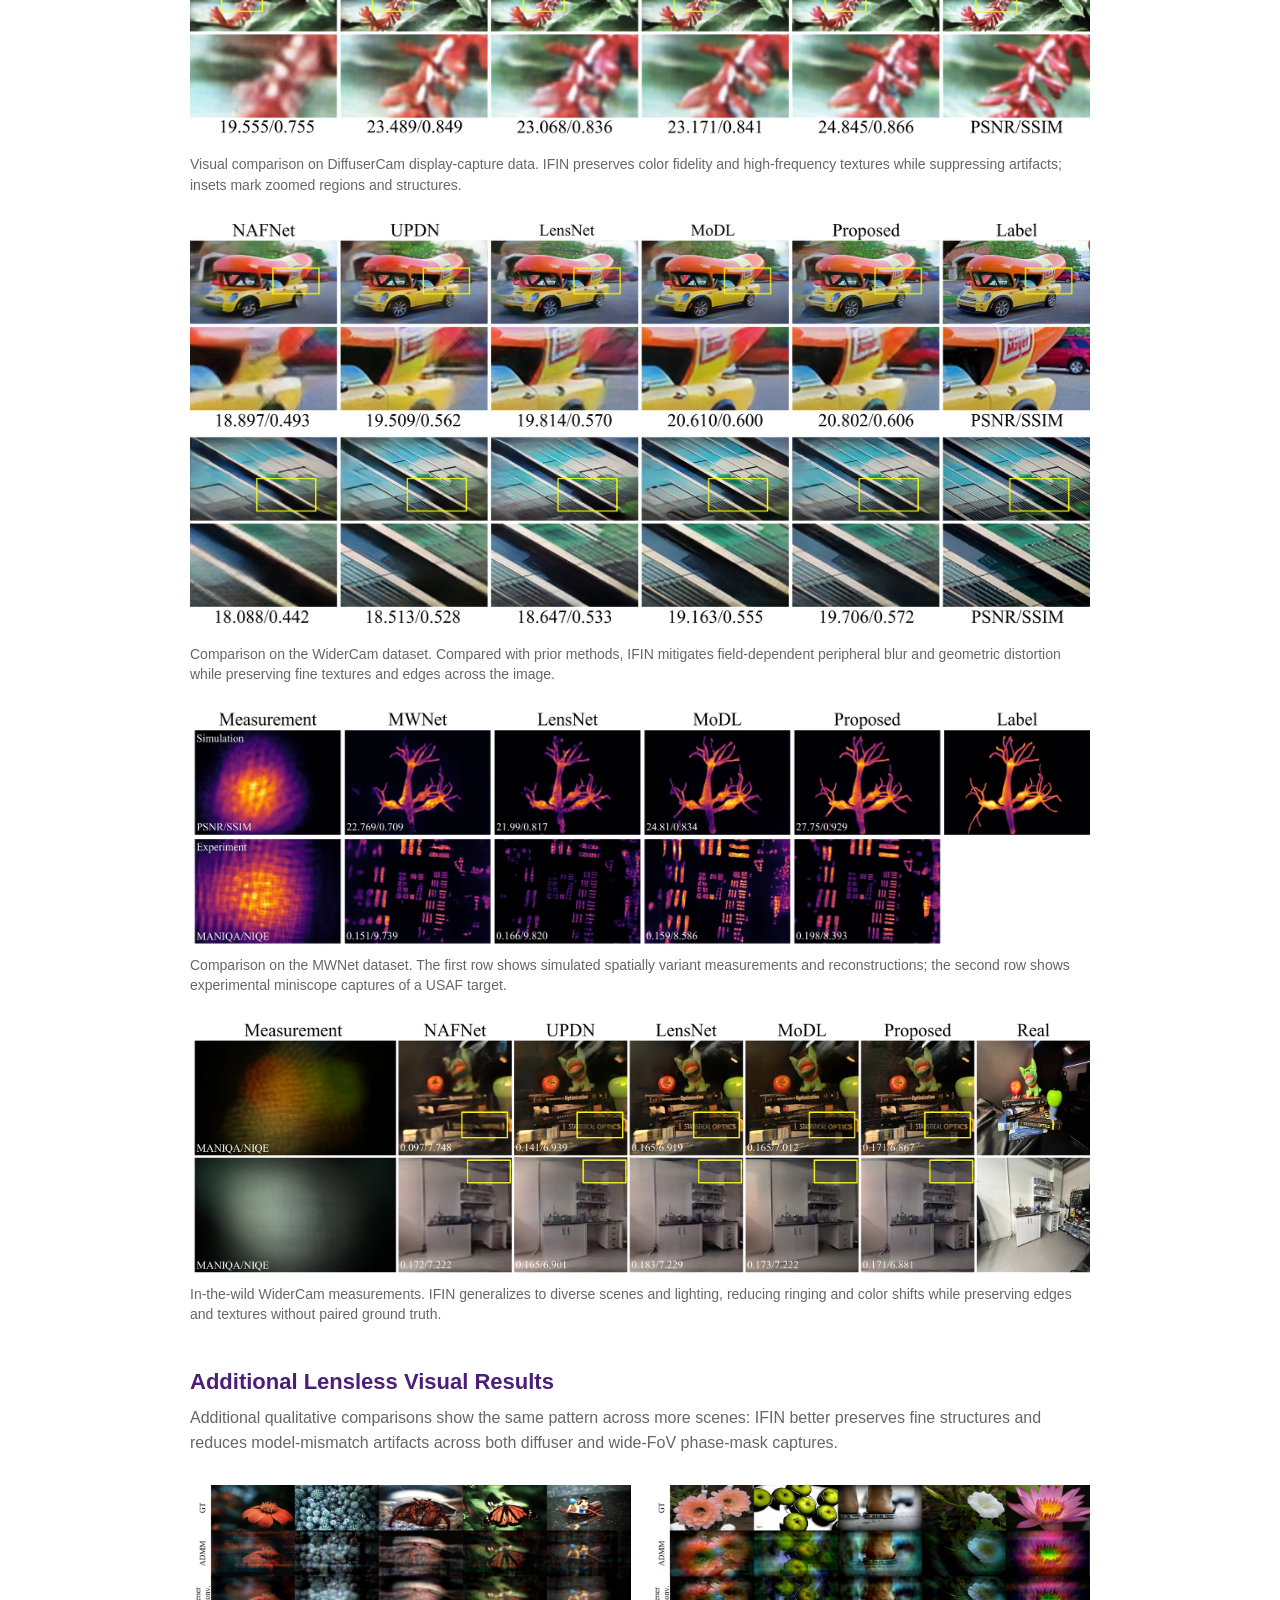
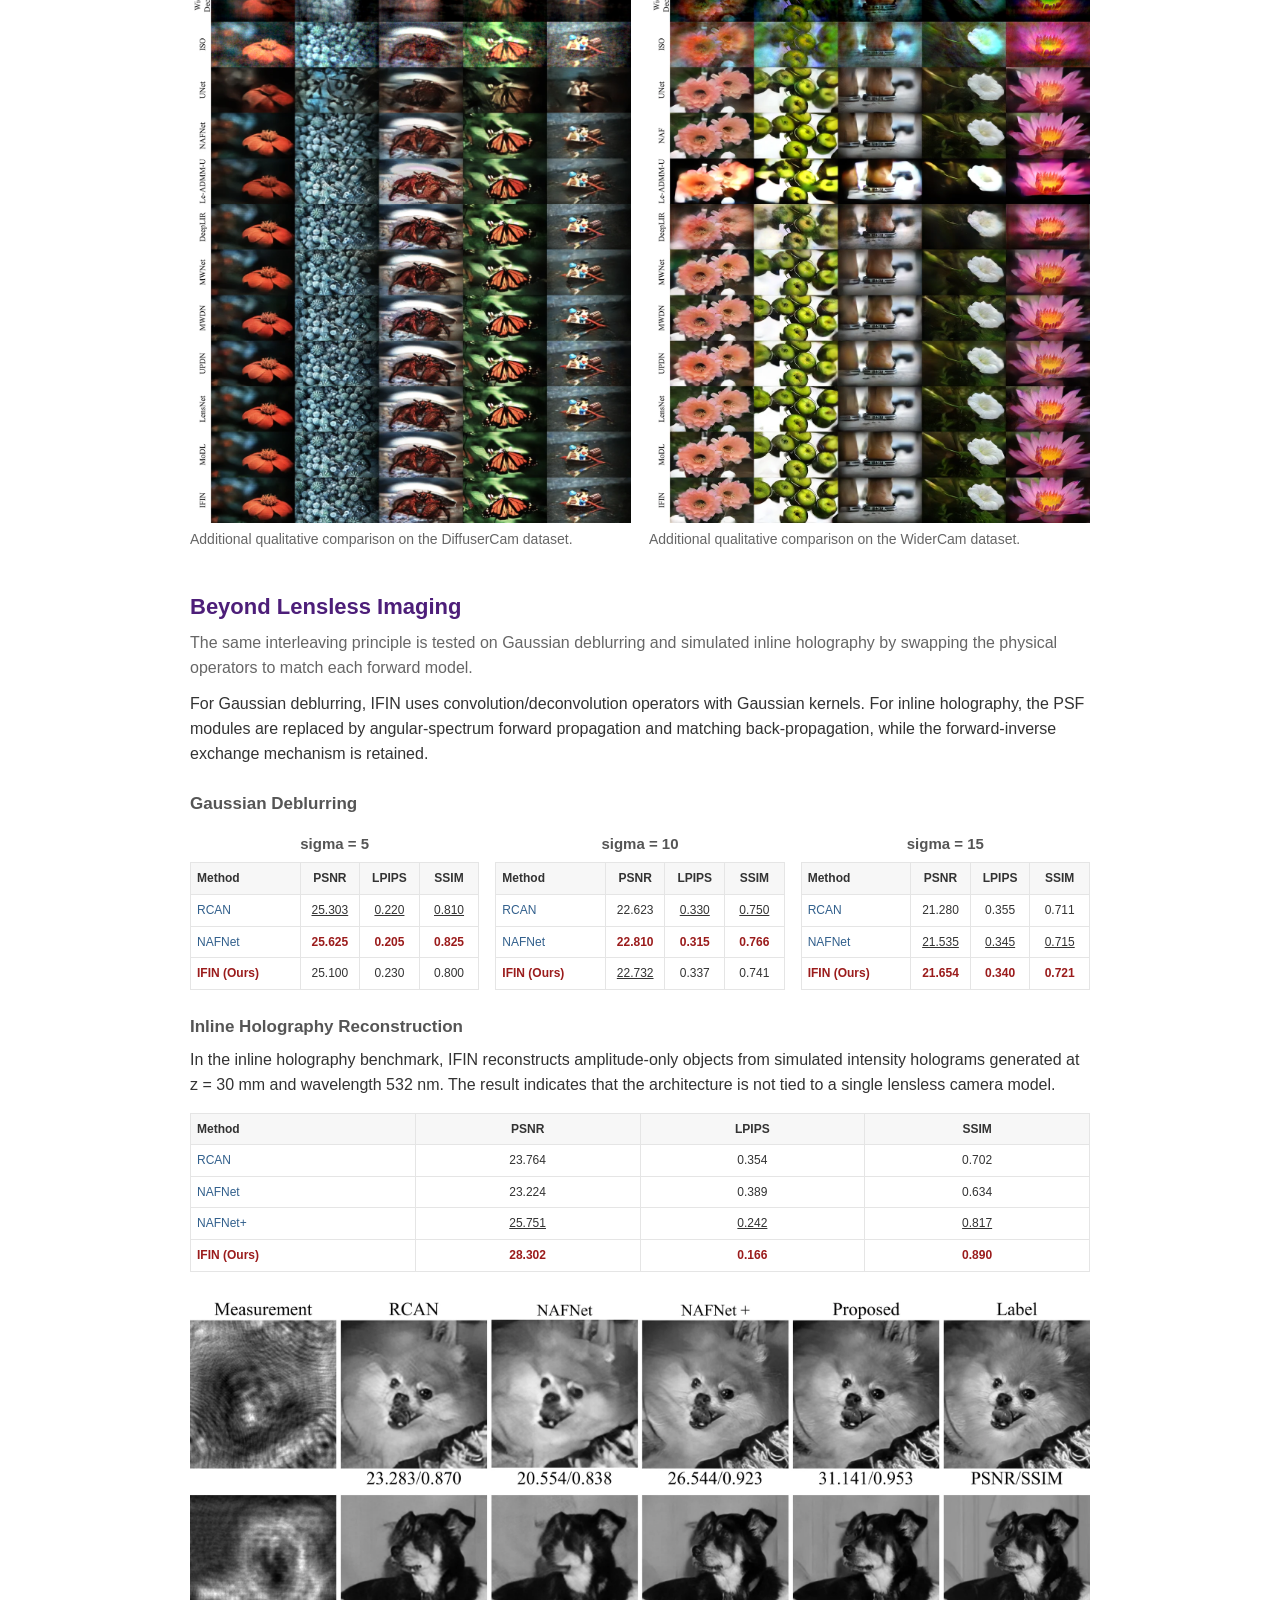
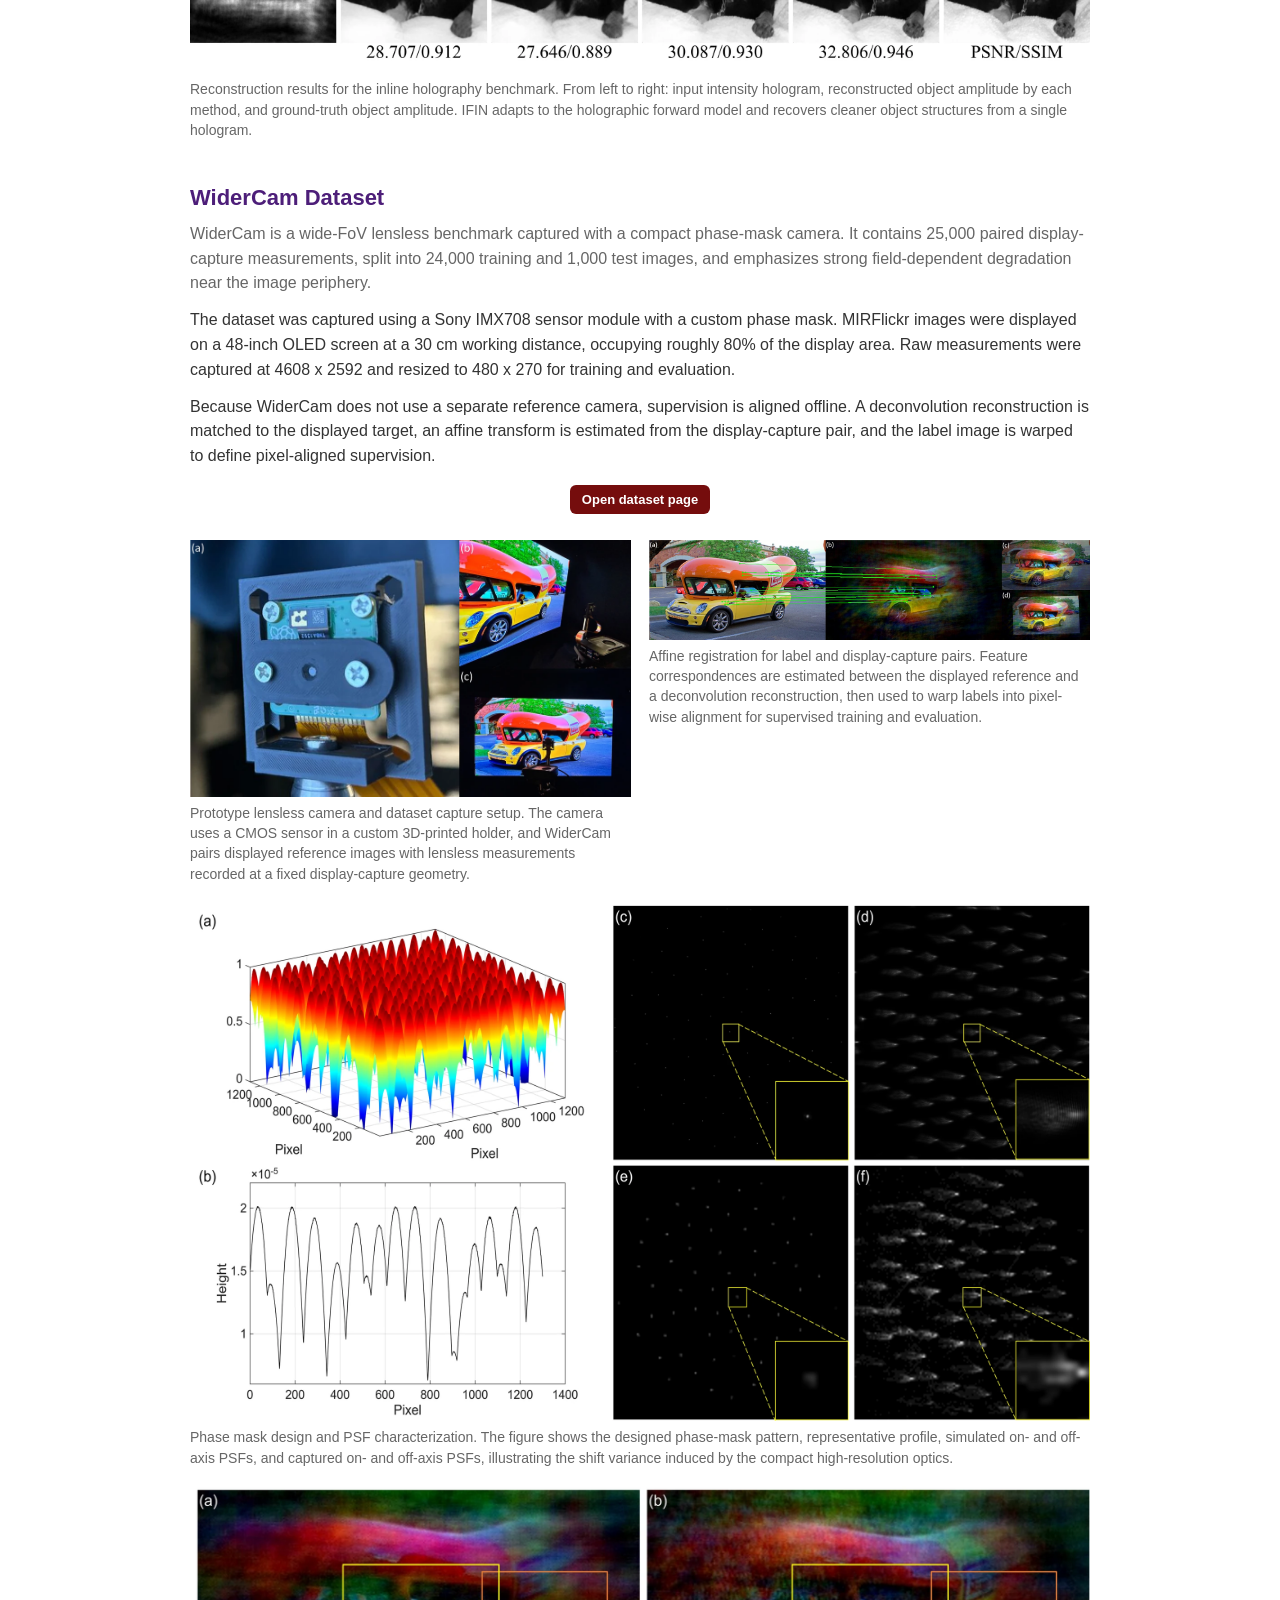
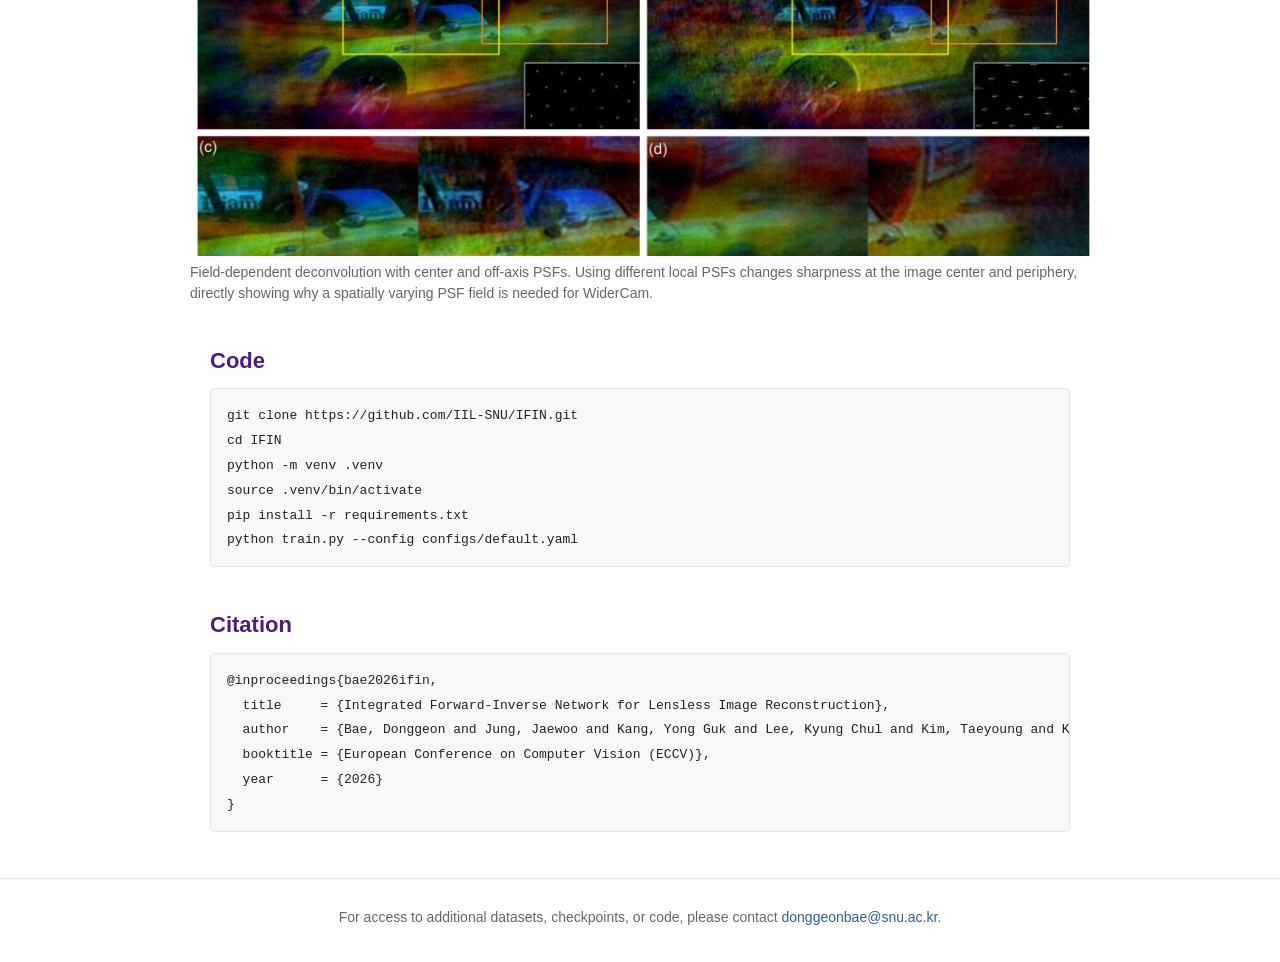
==== commit 2df7091a: "Fix dataset and PDF links" ====
--- a/docs/index.html
+++ b/docs/index.html
@@ -25,7 +25,7 @@
         Jongho Kim<sup>1</sup>,
         Sangjun Byun<sup>1</sup>,
         Joonsik Park<sup>3</sup>, and
-        Seung Ah Lee<sup>1,2</sup>
+        <a href="#" class="copy-email" data-email="seungahlee@snu.ac.kr" title="Copy email address">Seung Ah Lee</a><sup>1,2</sup>
       </p>
       <p class="affiliations">
         <sup>1</sup>Seoul National University, Department of Mechanical Engineering<br>
@@ -37,7 +37,7 @@
         <a href="paper.html">Paper</a>
         <a href="supplement.html">Supplement</a>
         <a href="https://github.com/IIL-SNU/IFIN">Code</a>
-        <a href="https://iilab.io/SVLensless-dataset">Dataset</a>
+        <a href="https://iilab.io/WiderCam">Dataset</a>
       </nav>
     </div>
   </header>
@@ -47,10 +47,7 @@
       <div class="container text">
         <h2>Abstract</h2>
         <p>
-          Lensless imaging enables compact and versatile computational cameras by replacing bulky optics with thin coded elements. Reconstruction is challenging because large-footprint PSFs produce highly multiplexed observations, making inversion severely ill-conditioned and sensitive to calibration errors and model mismatch.
-        </p>
-        <p>
-          IFIN interleaves differentiable forward projections with learnable inverse updates at every stage, enabling measurement-domain and image-domain cues to refine each other throughout an encoder-decoder hierarchy. The same forward-inverse interleaving principle extends beyond lensless reconstruction to Gaussian deblurring and simulated inline holography.
+          Lensless imaging enables compact and versatile computational cameras by replacing bulky optics with thin coded elements. However, reconstruction from the resulting measurements is challenging: large-footprint PSFs produce highly multiplexed observations, making inversion severely ill-conditioned and sensitive to calibration errors and model mismatch. While deep learning approaches, including hybrid models that incorporate physics priors, have shown promise, explicitly maintaining data fidelity throughout the network hierarchy remains difficult. Here, we propose the Integrated Forward-Inverse Network (IFIN), a physics-guided architecture that interleaves differentiable forward projections with learnable inverse updates at every stage, enabling complementary cues to be exploited jointly in the measurement and image domains. This bidirectional coupling supports progressive, physics-consistent refinement and permits system-constrained PSF kernel adaptation under model uncertainty. On challenging lensless benchmarks, including a newly introduced dataset, IFIN achieves state-of-the-art reconstruction quality. We further observe competitive performance on Gaussian deblurring and simulated inline holography reconstruction, suggesting that the same interleaving principle can extend beyond lensless cameras.
         </p>
       </div>
     </section>
@@ -271,7 +268,7 @@
         <p>
           Because WiderCam does not use a separate reference camera, supervision is aligned offline. A deconvolution reconstruction is matched to the displayed target, an affine transform is estimated from the display-capture pair, and the label image is warped to define pixel-aligned supervision.
         </p>
-        <p class="dataset-link"><a href="https://iilab.io/SVLensless-dataset">Open dataset page</a></p>
+        <p class="dataset-link"><a href="https://iilab.io/WiderCam">Open dataset page</a></p>
         <div class="grid two">
           <figure>
             <img src="assets/images/camera.webp" alt="WiderCam camera and capture setup">
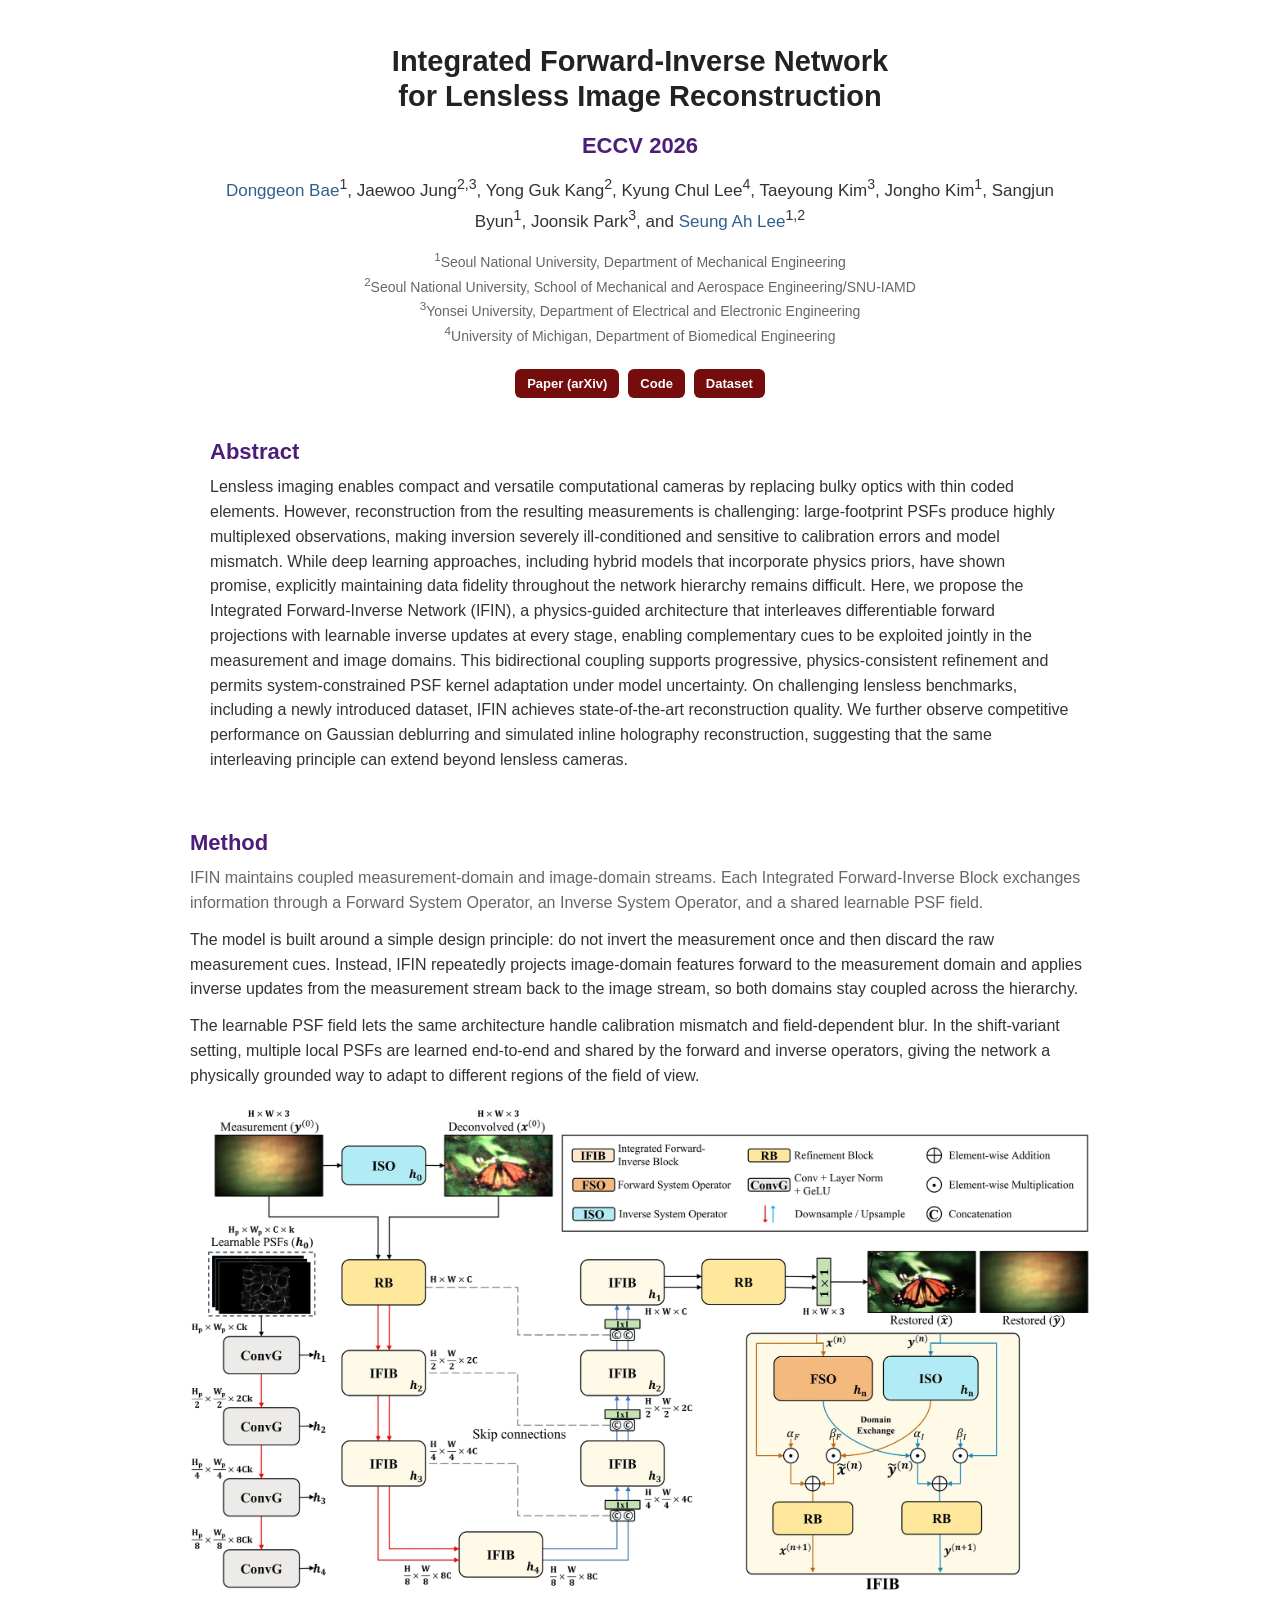
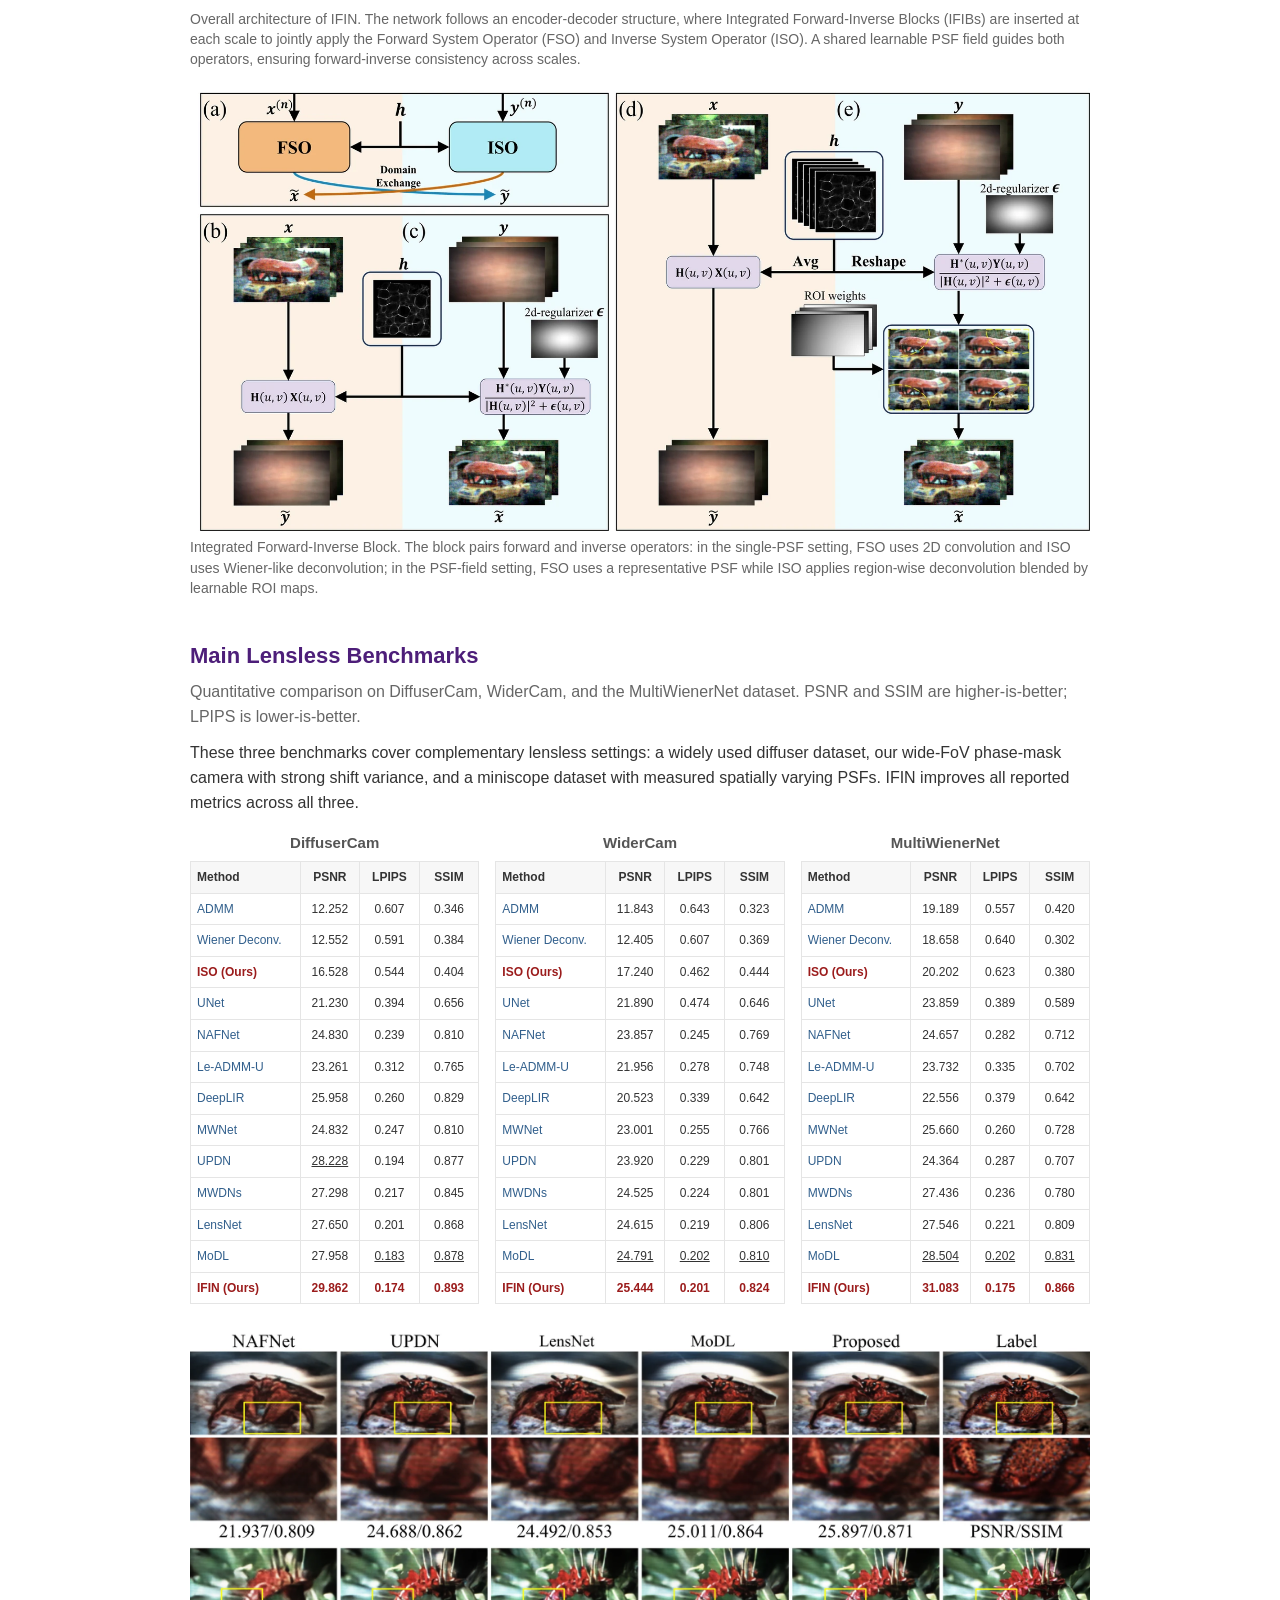
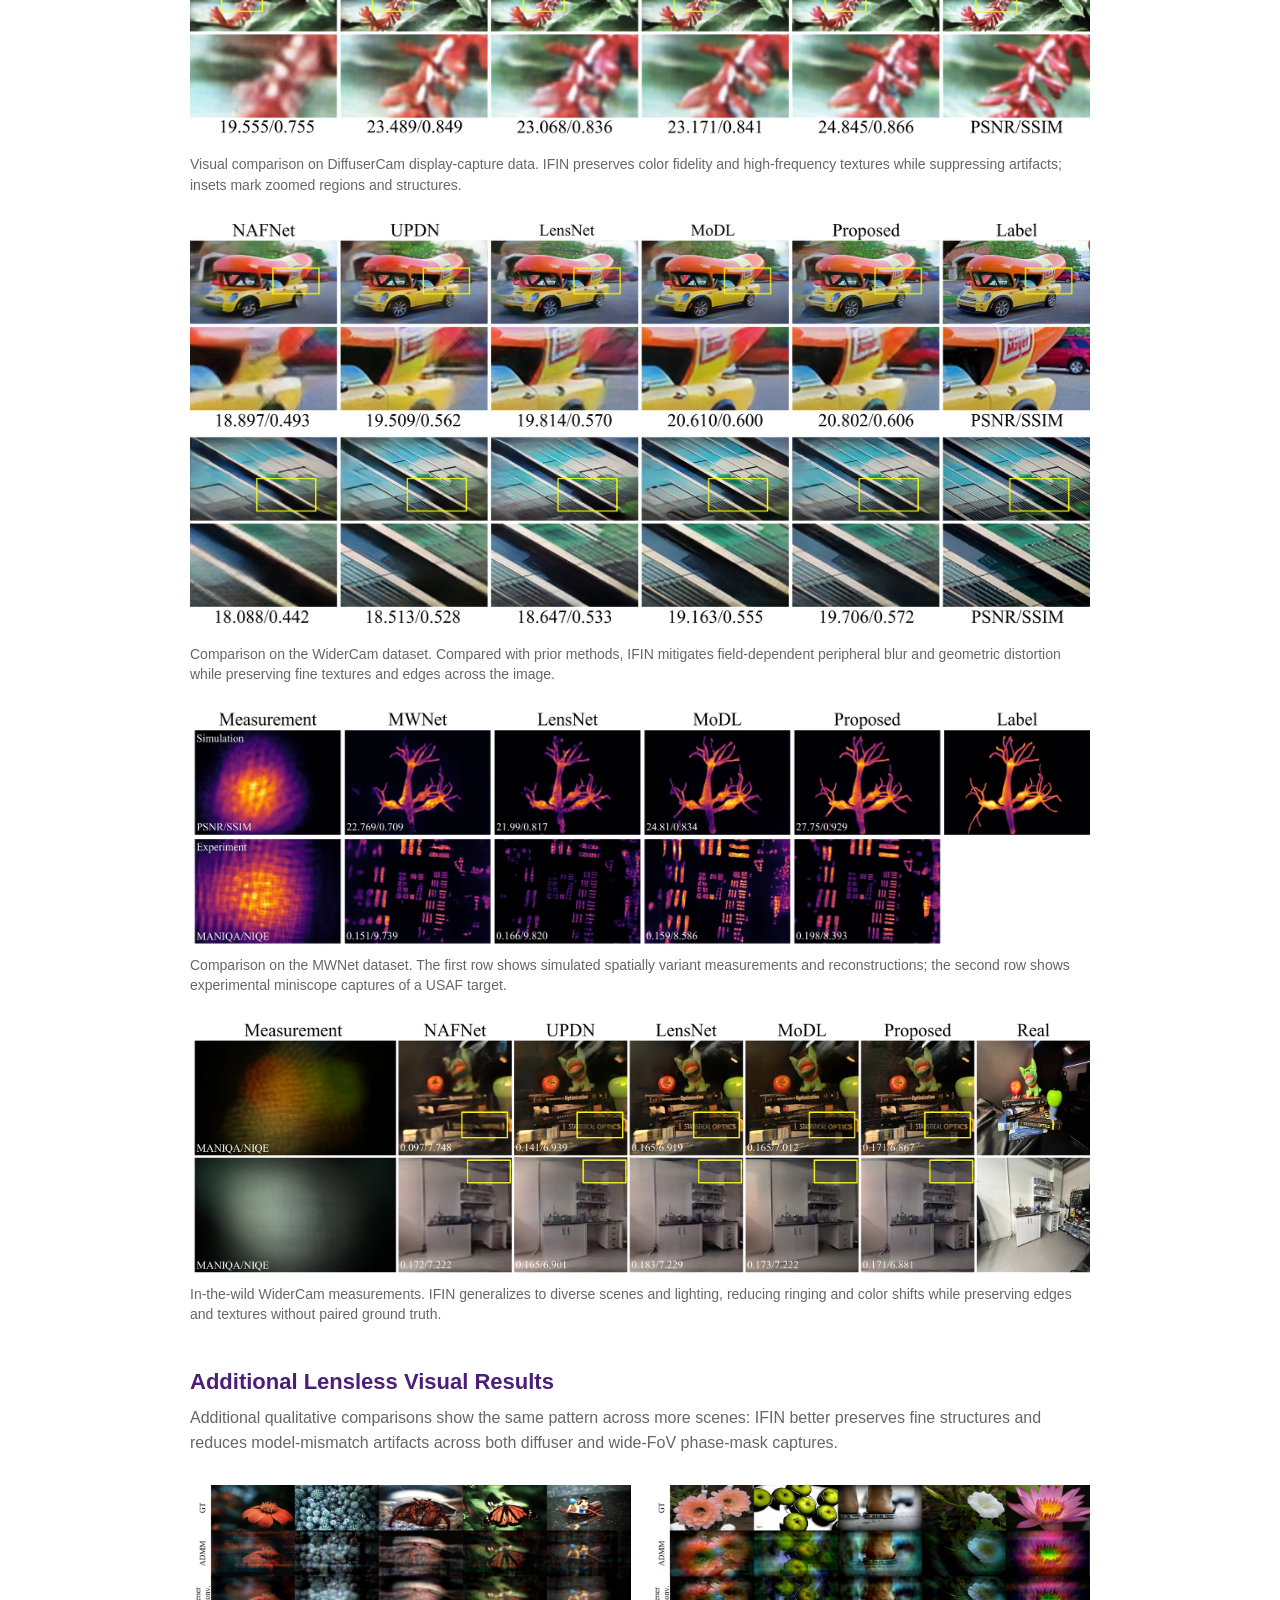
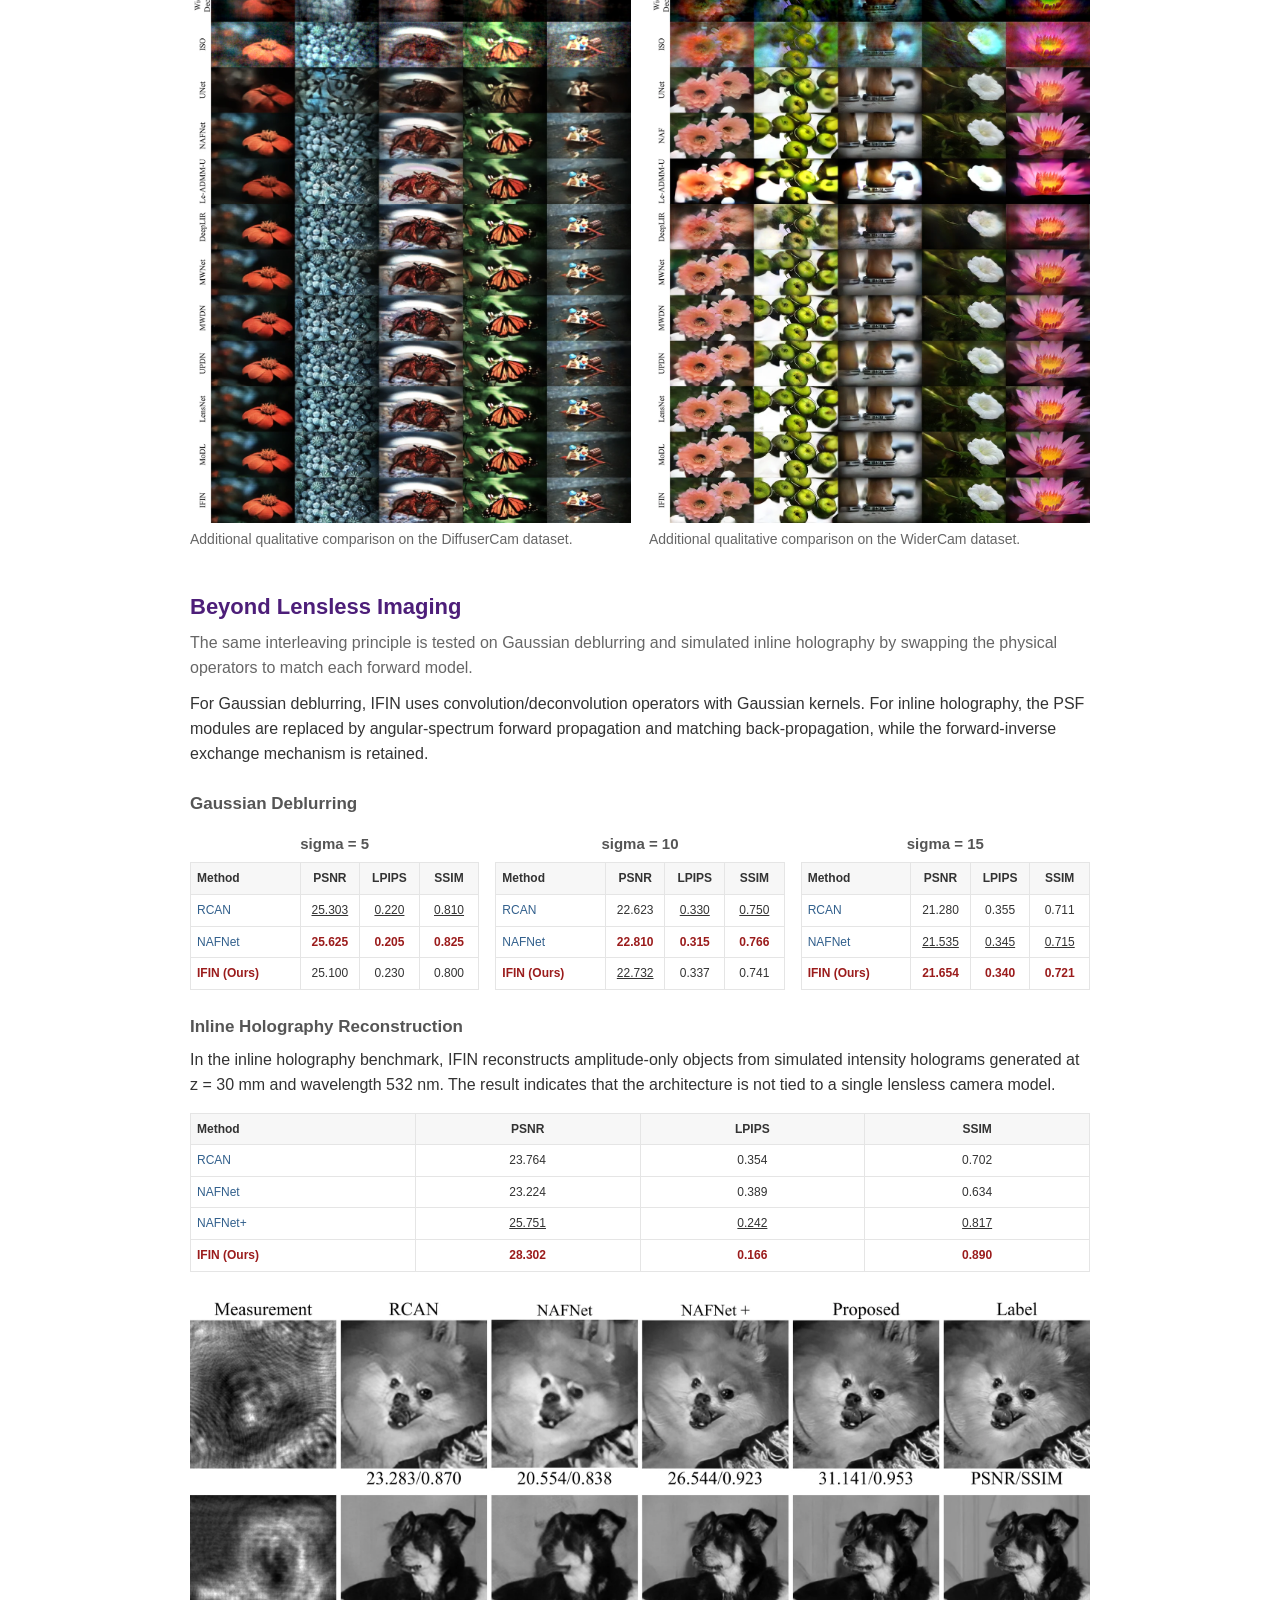
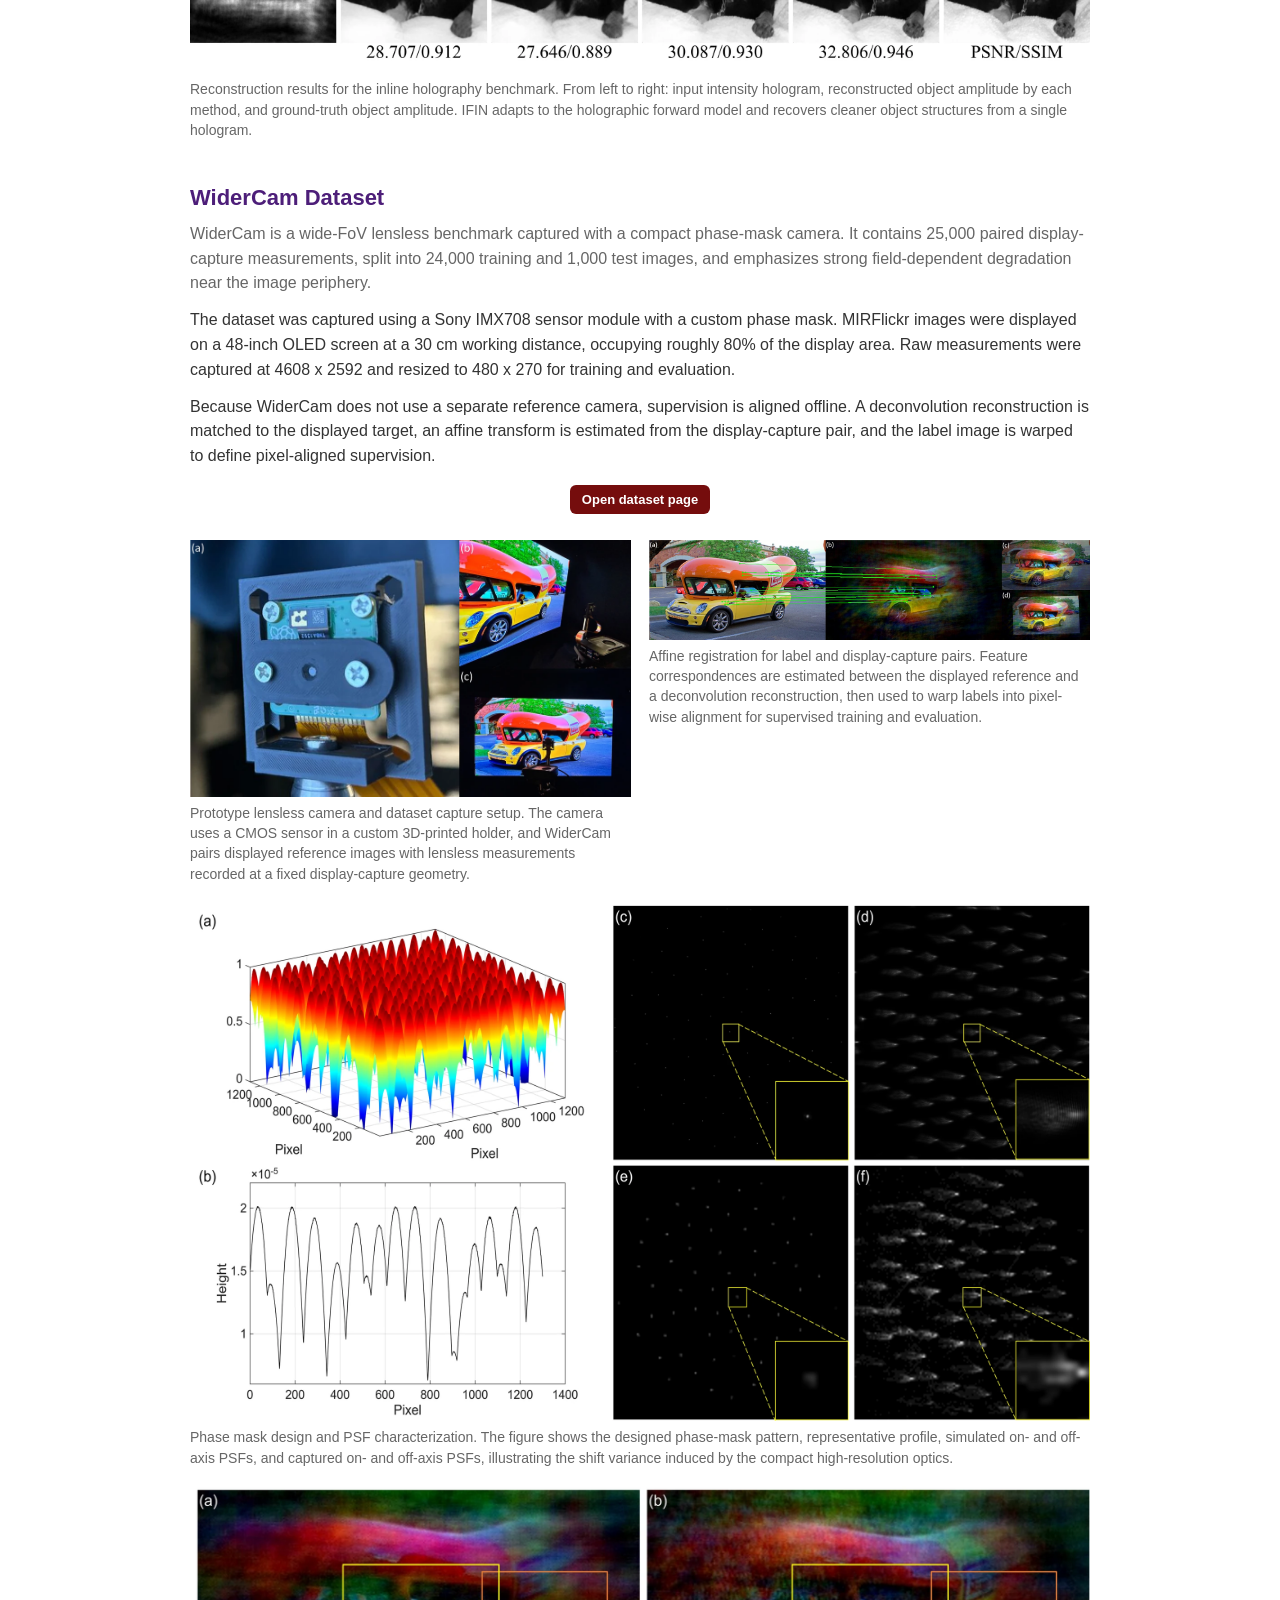
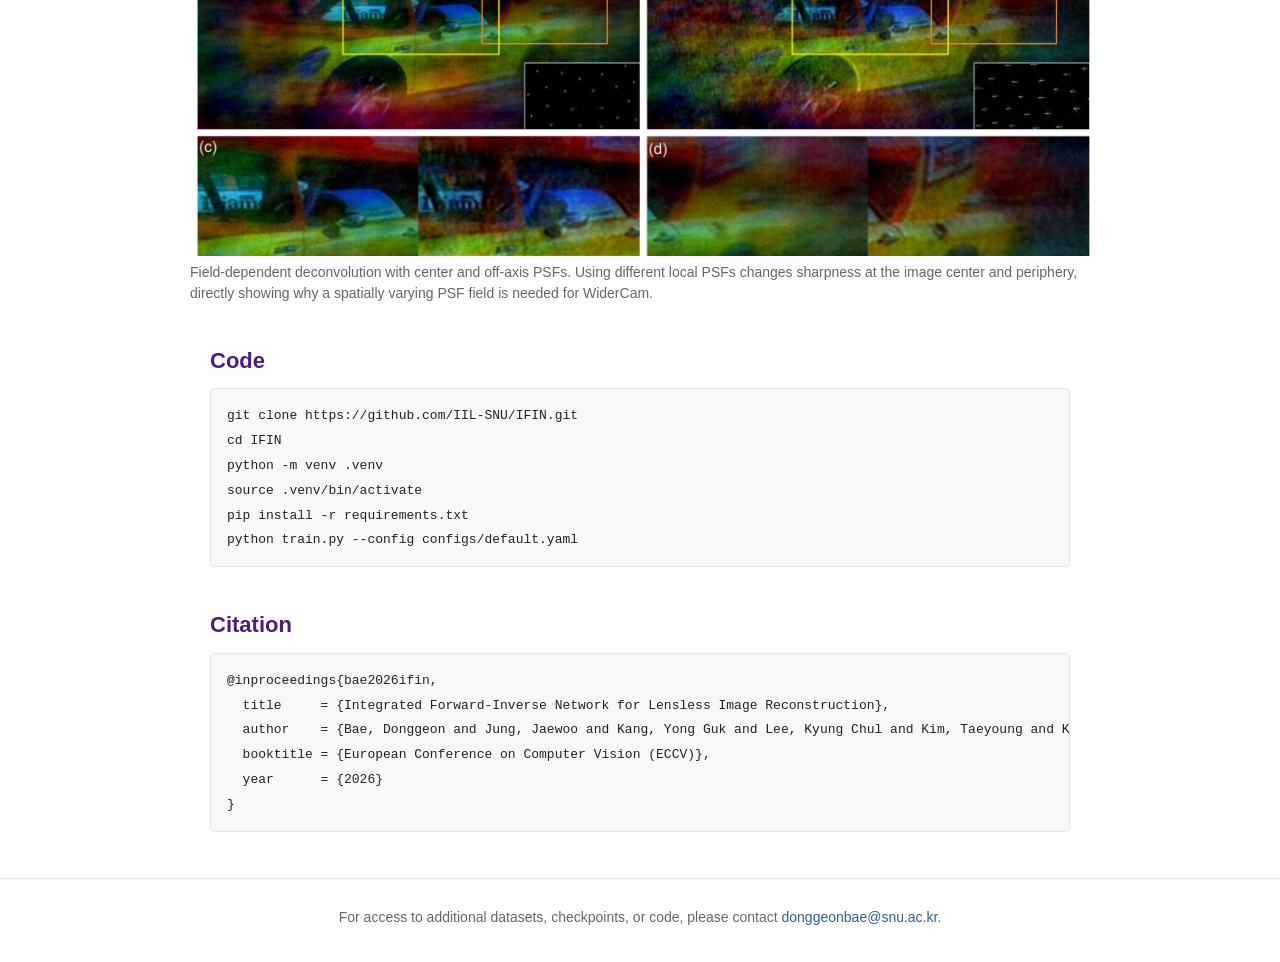
==== commit 21ba1206: "Replace paper/supplement PDF links with arXiv (2607.04608) Point project page and README to the arXi" ====
--- a/docs/index.html
+++ b/docs/index.html
@@ -34,8 +34,7 @@
         <sup>4</sup>University of Michigan, Department of Biomedical Engineering
       </p>
       <nav class="buttons" aria-label="Project links">
-        <a href="paper.html">Paper</a>
-        <a href="supplement.html">Supplement</a>
+        <a href="https://arxiv.org/abs/2607.04608">Paper (arXiv)</a>
         <a href="https://github.com/IIL-SNU/IFIN">Code</a>
         <a href="https://iilab.io/WiderCam">Dataset</a>
       </nav>
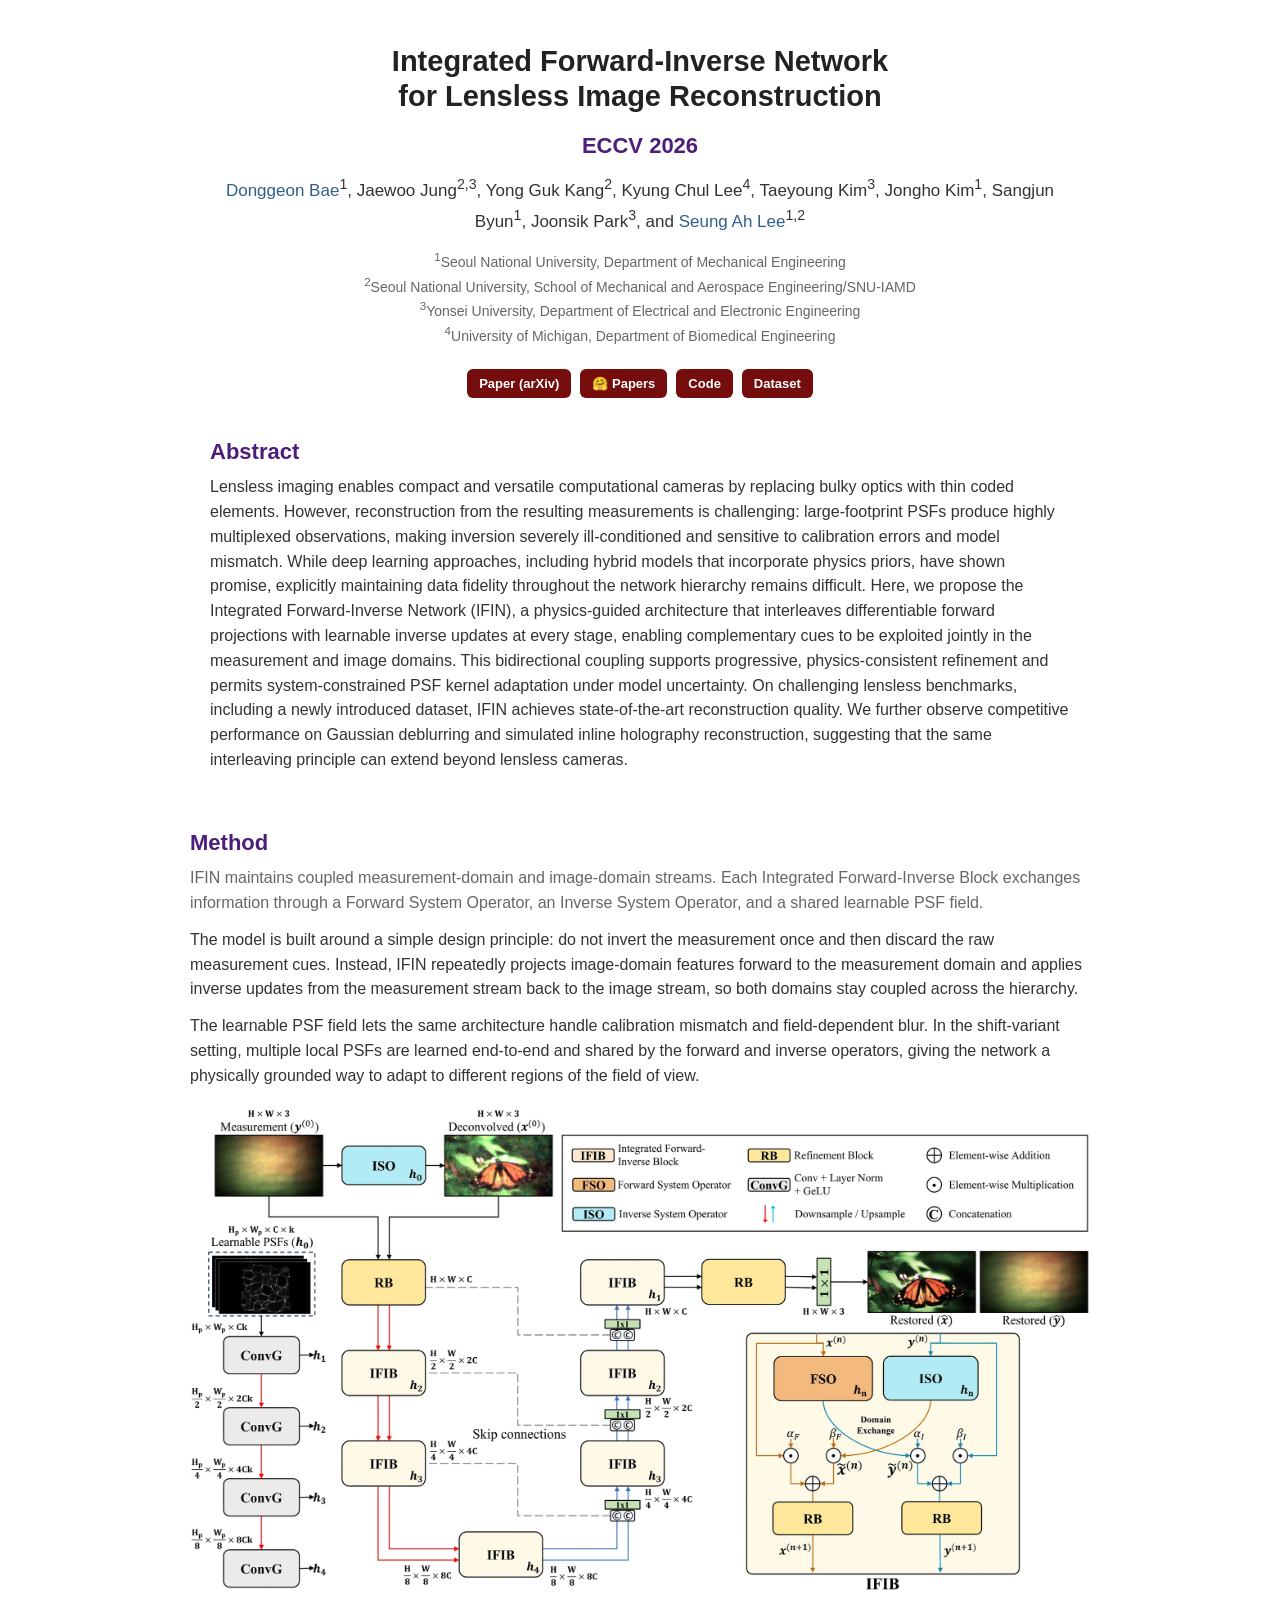
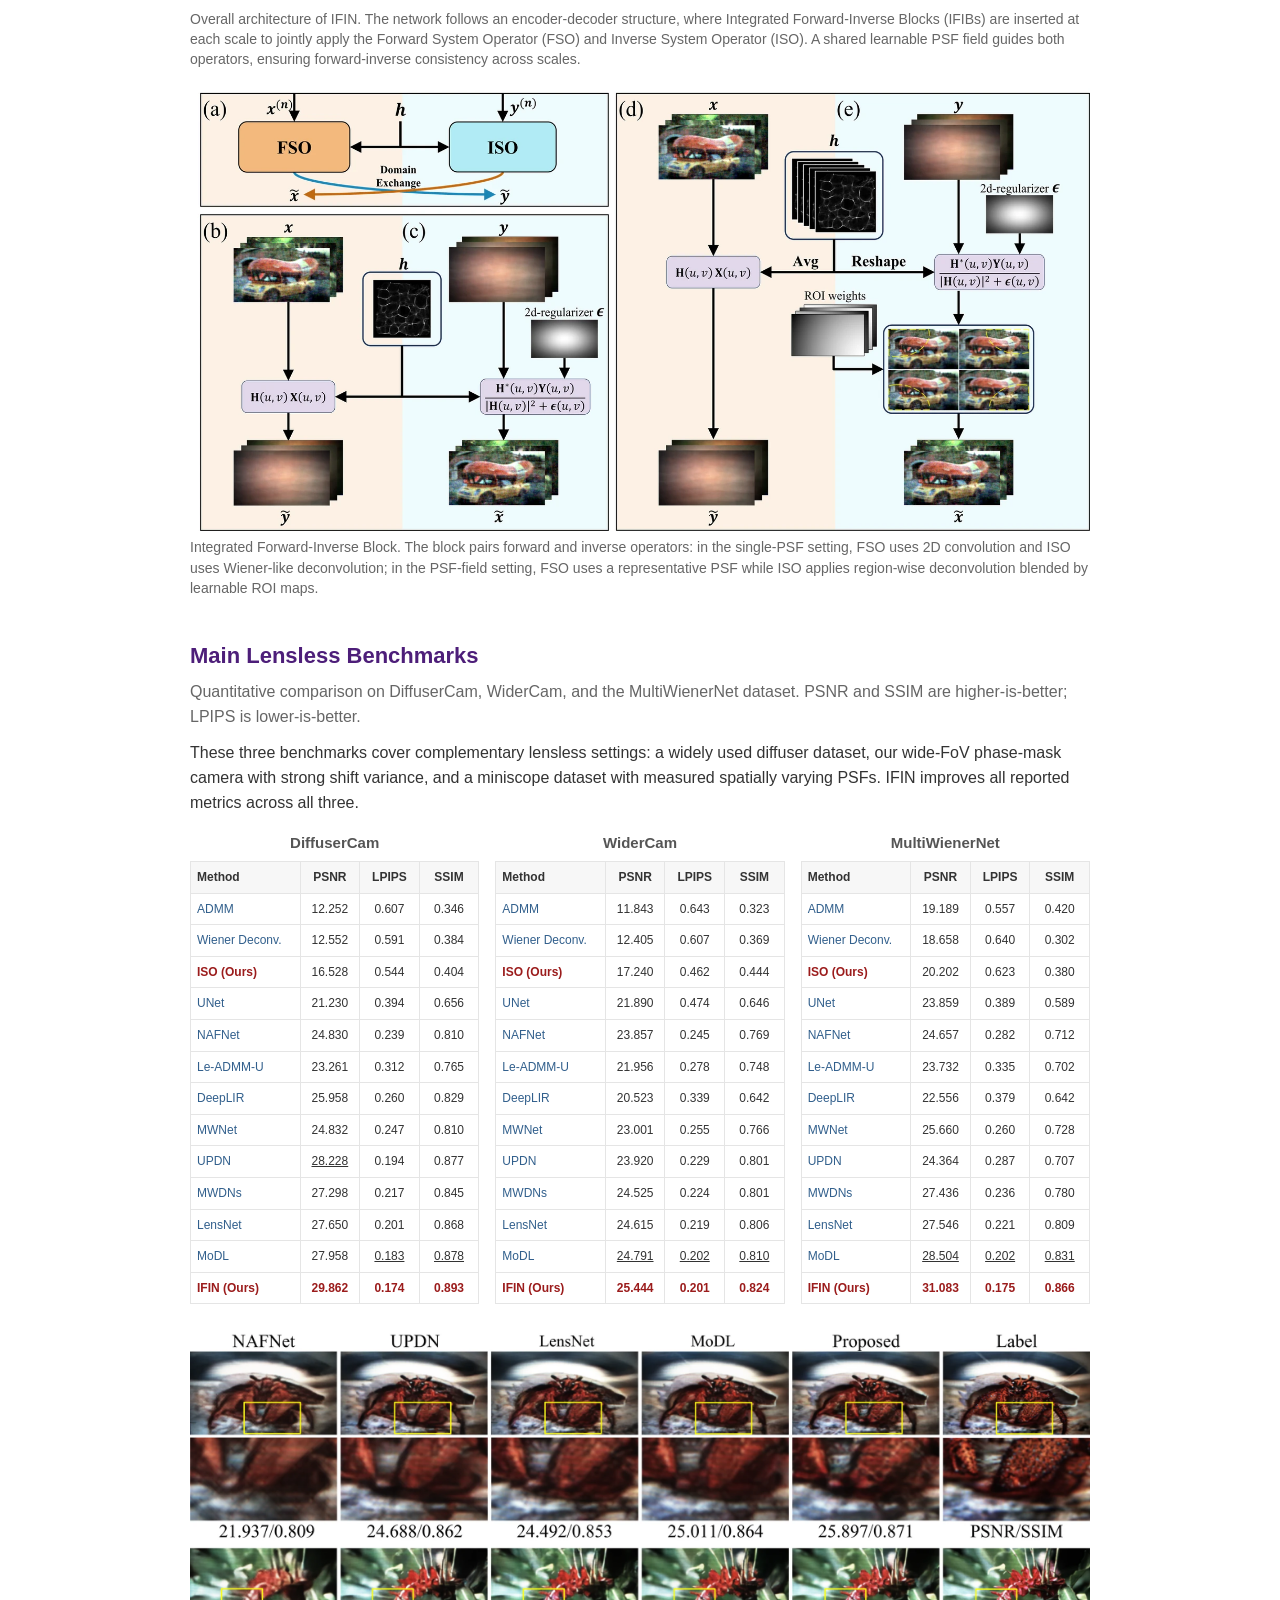
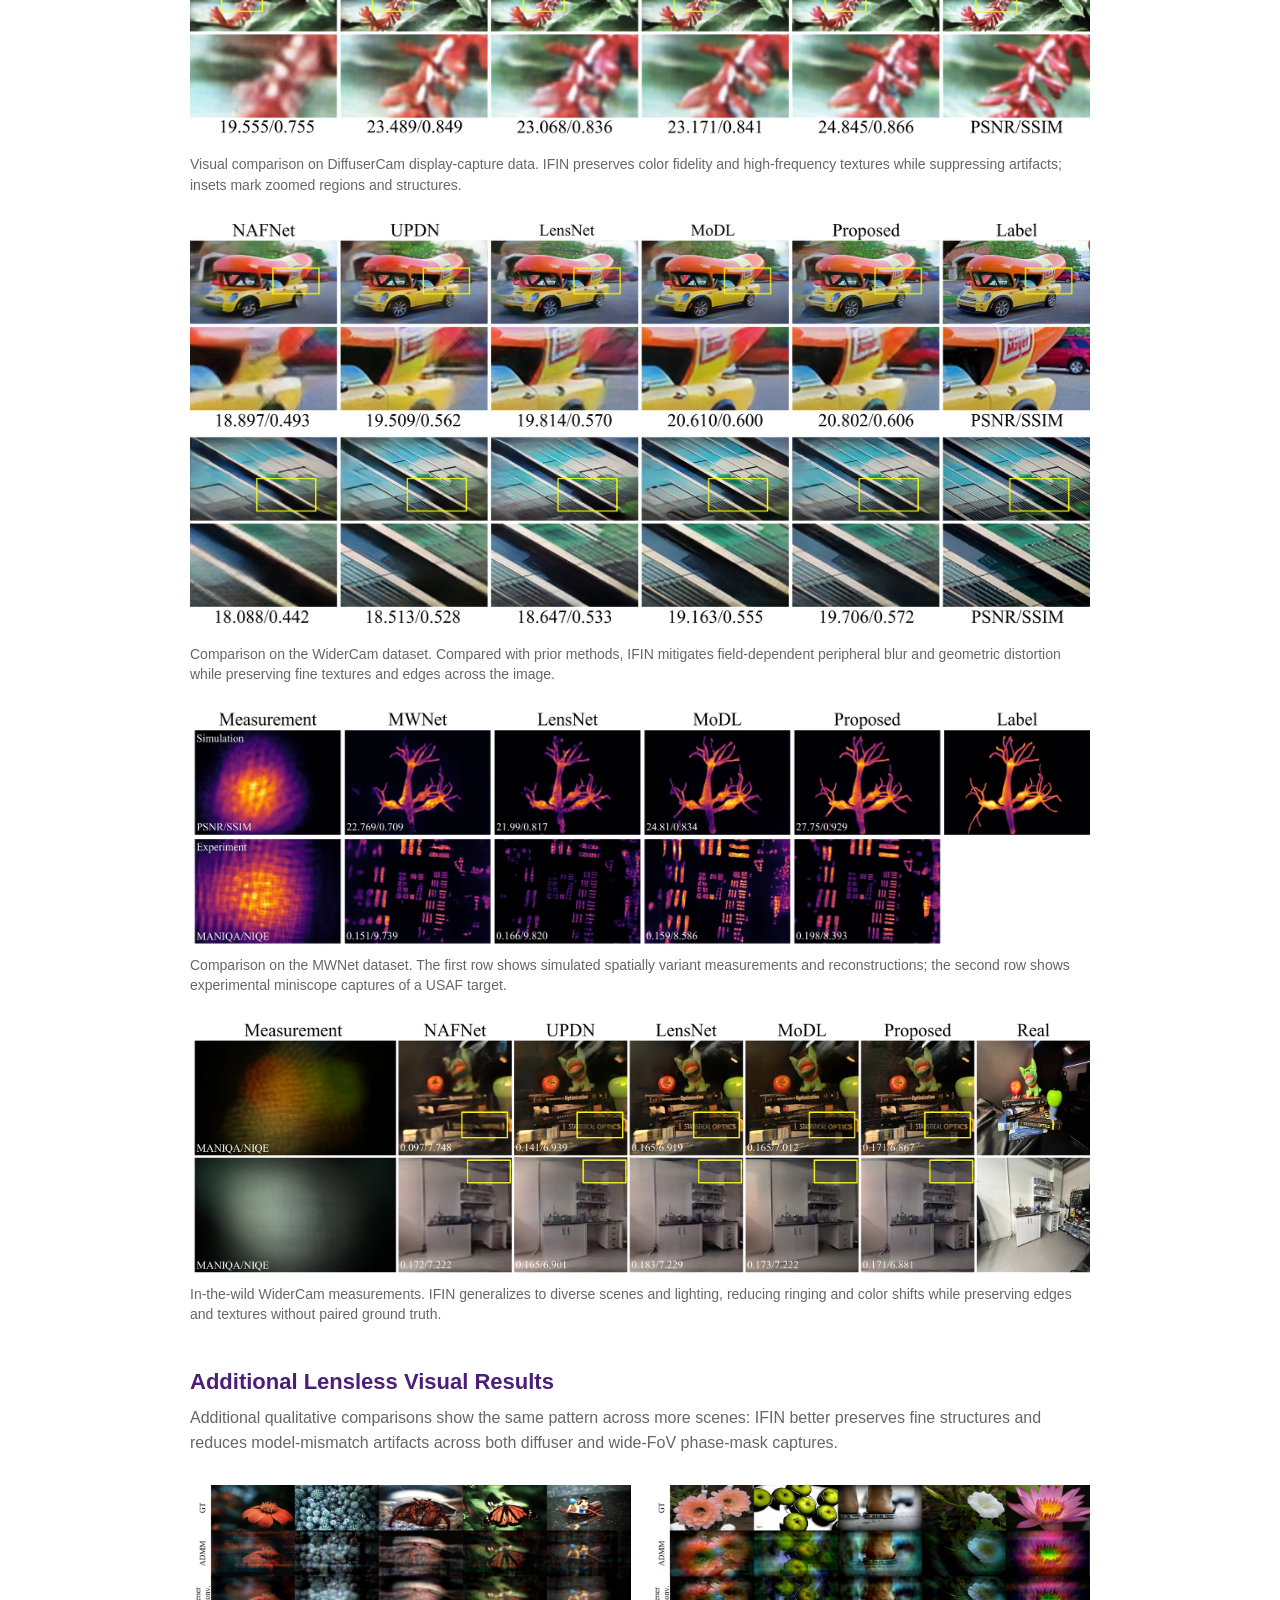
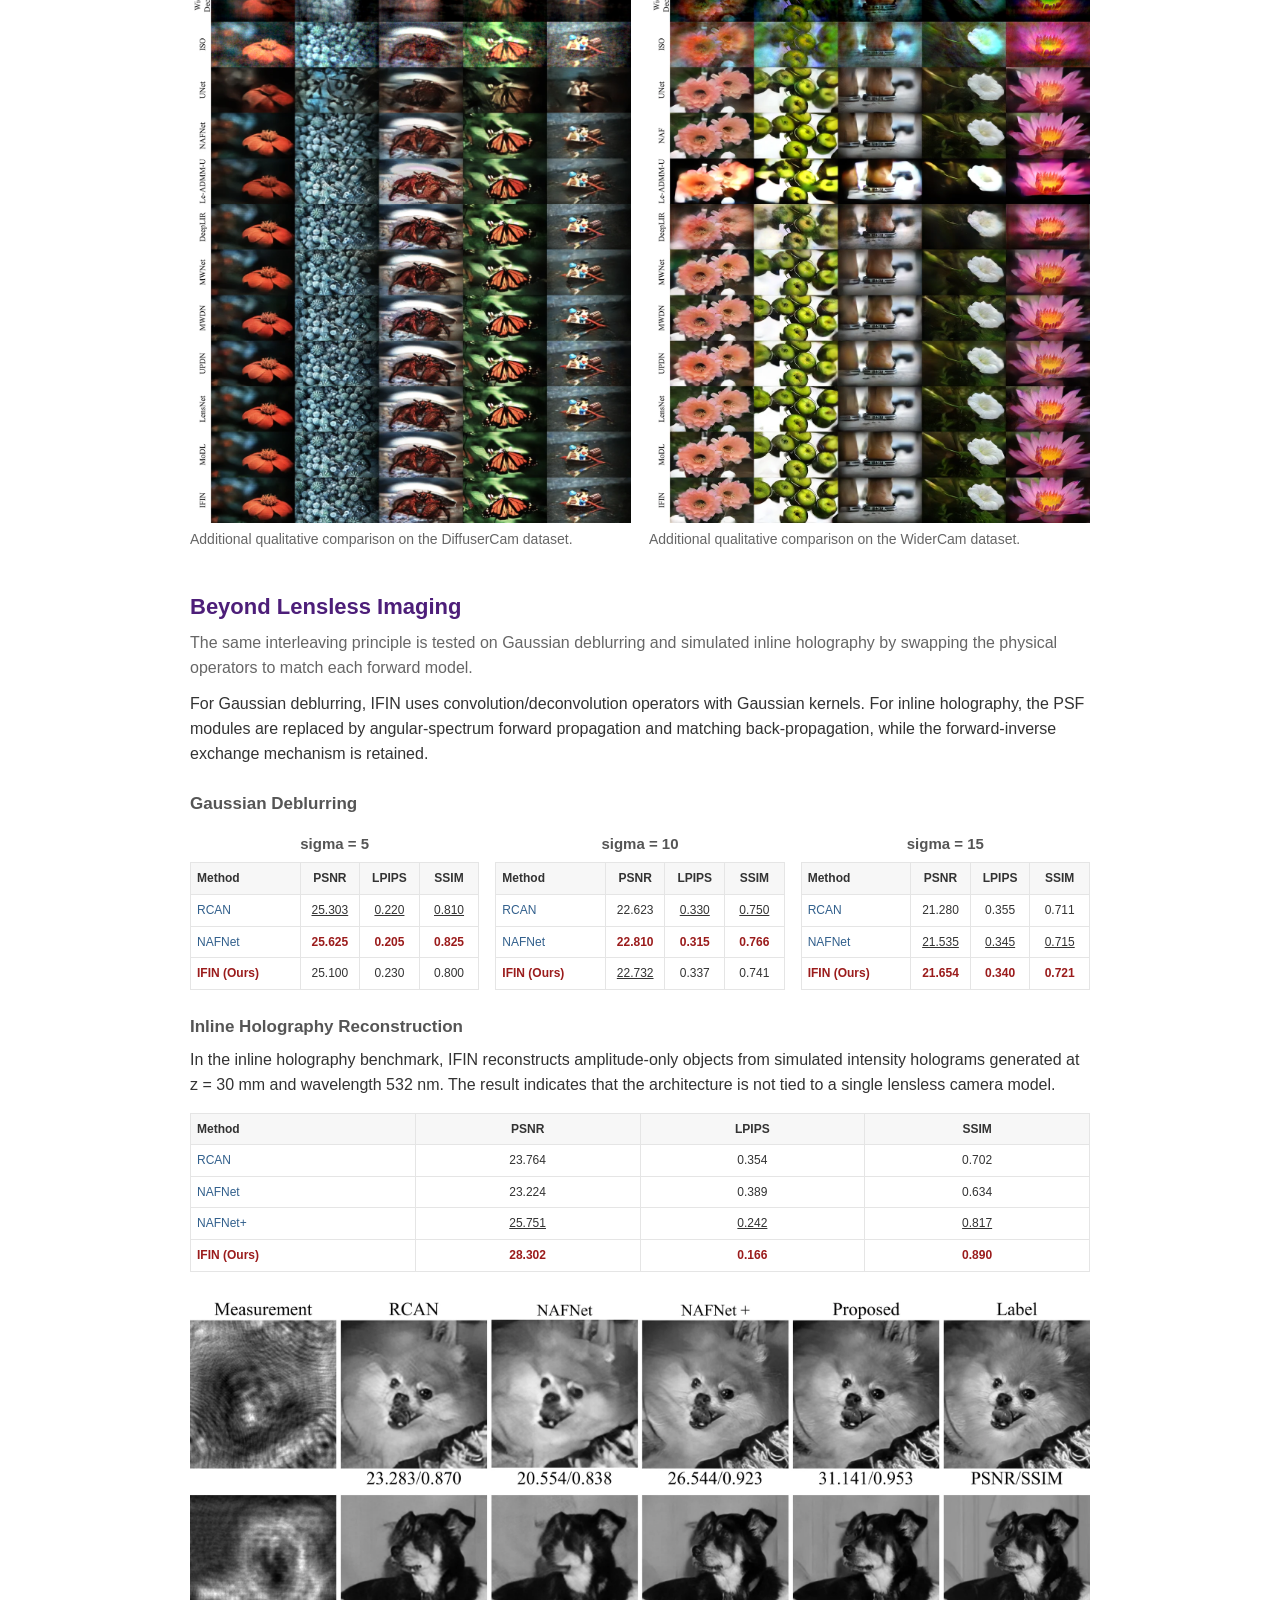
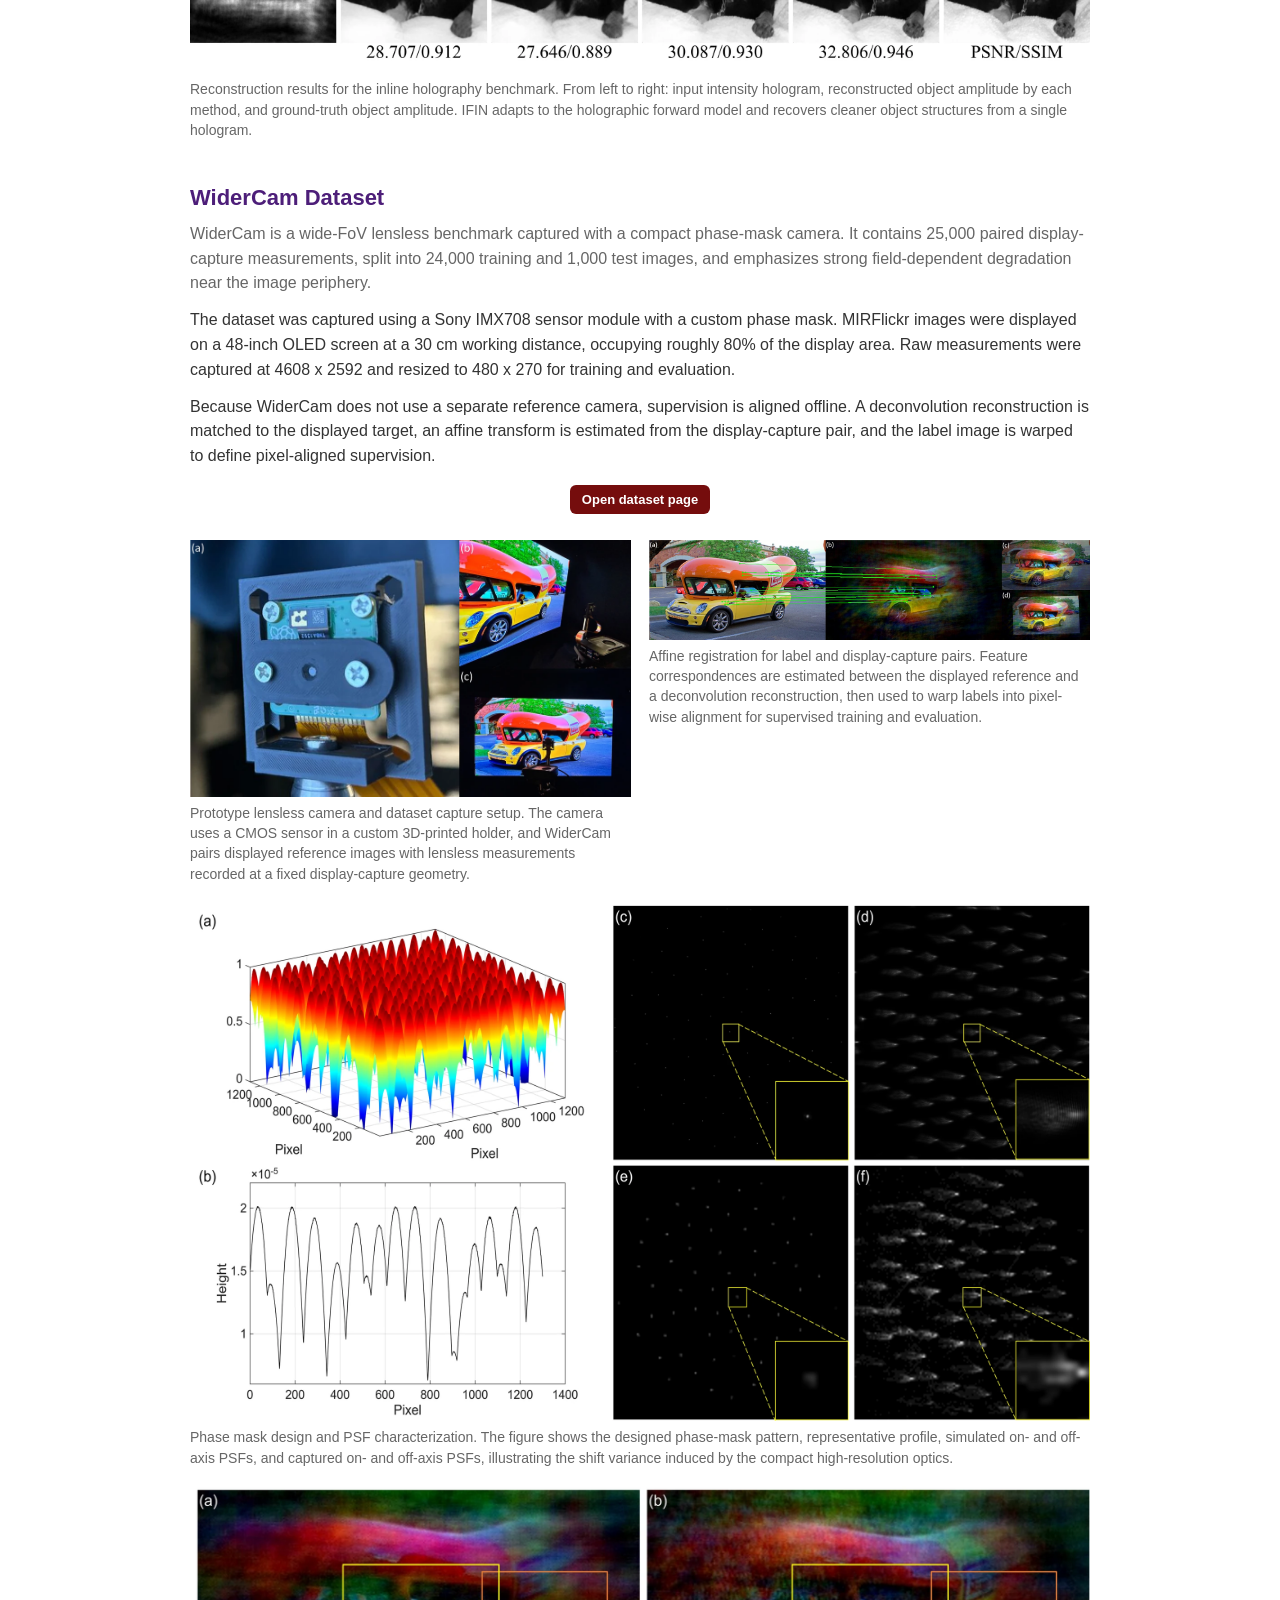
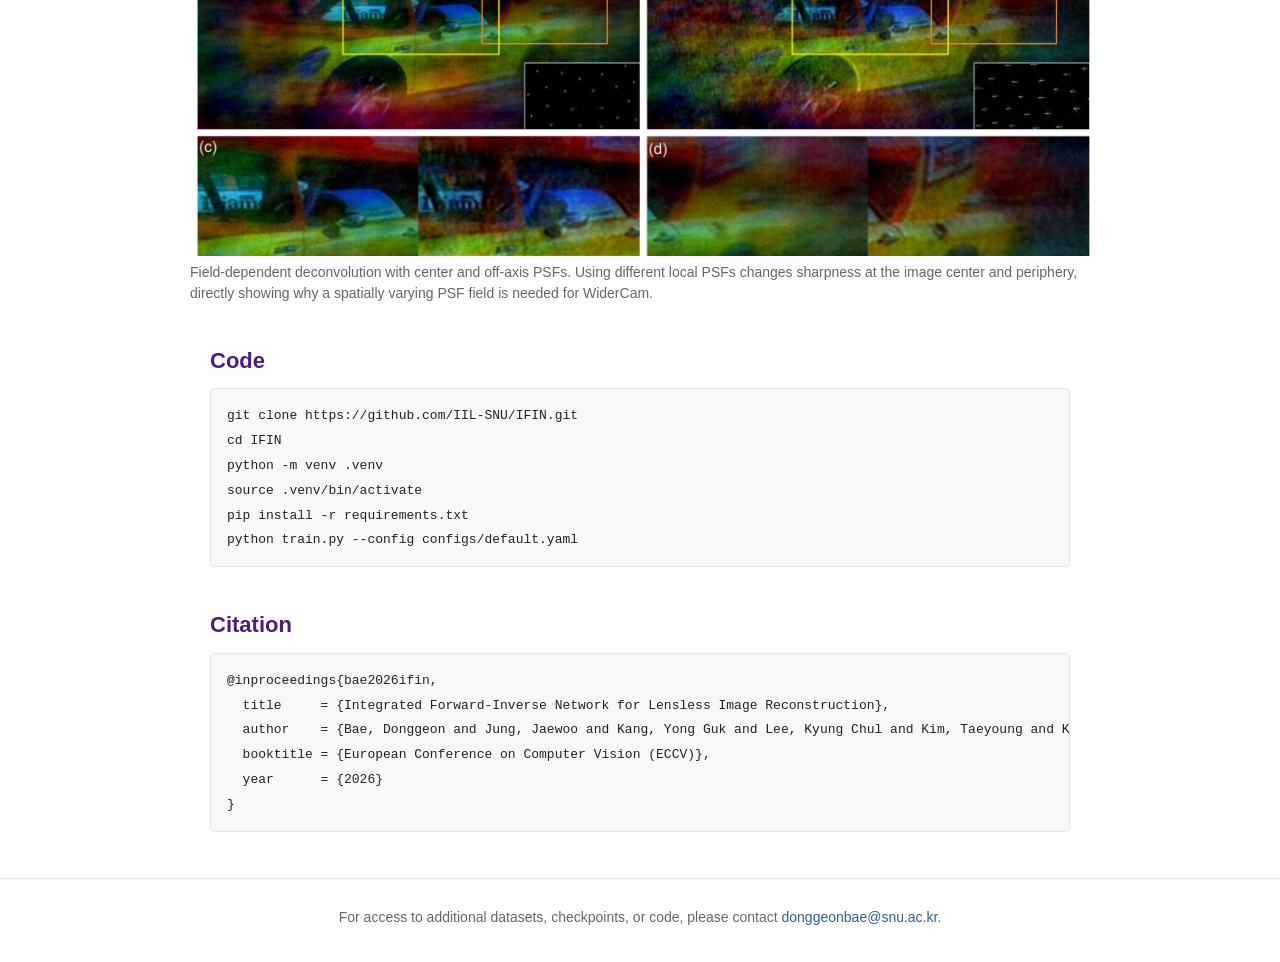
==== commit 04ddfab8: "Add Hugging Face Papers link to README and project page Co-Authored-By: Claude Opus 4.8 <noreply@ant" ====
--- a/docs/index.html
+++ b/docs/index.html
@@ -35,6 +35,7 @@
       </p>
       <nav class="buttons" aria-label="Project links">
         <a href="https://arxiv.org/abs/2607.04608">Paper (arXiv)</a>
+        <a href="https://huggingface.co/papers/2607.04608">🤗 Papers</a>
         <a href="https://github.com/IIL-SNU/IFIN">Code</a>
         <a href="https://iilab.io/WiderCam">Dataset</a>
       </nav>
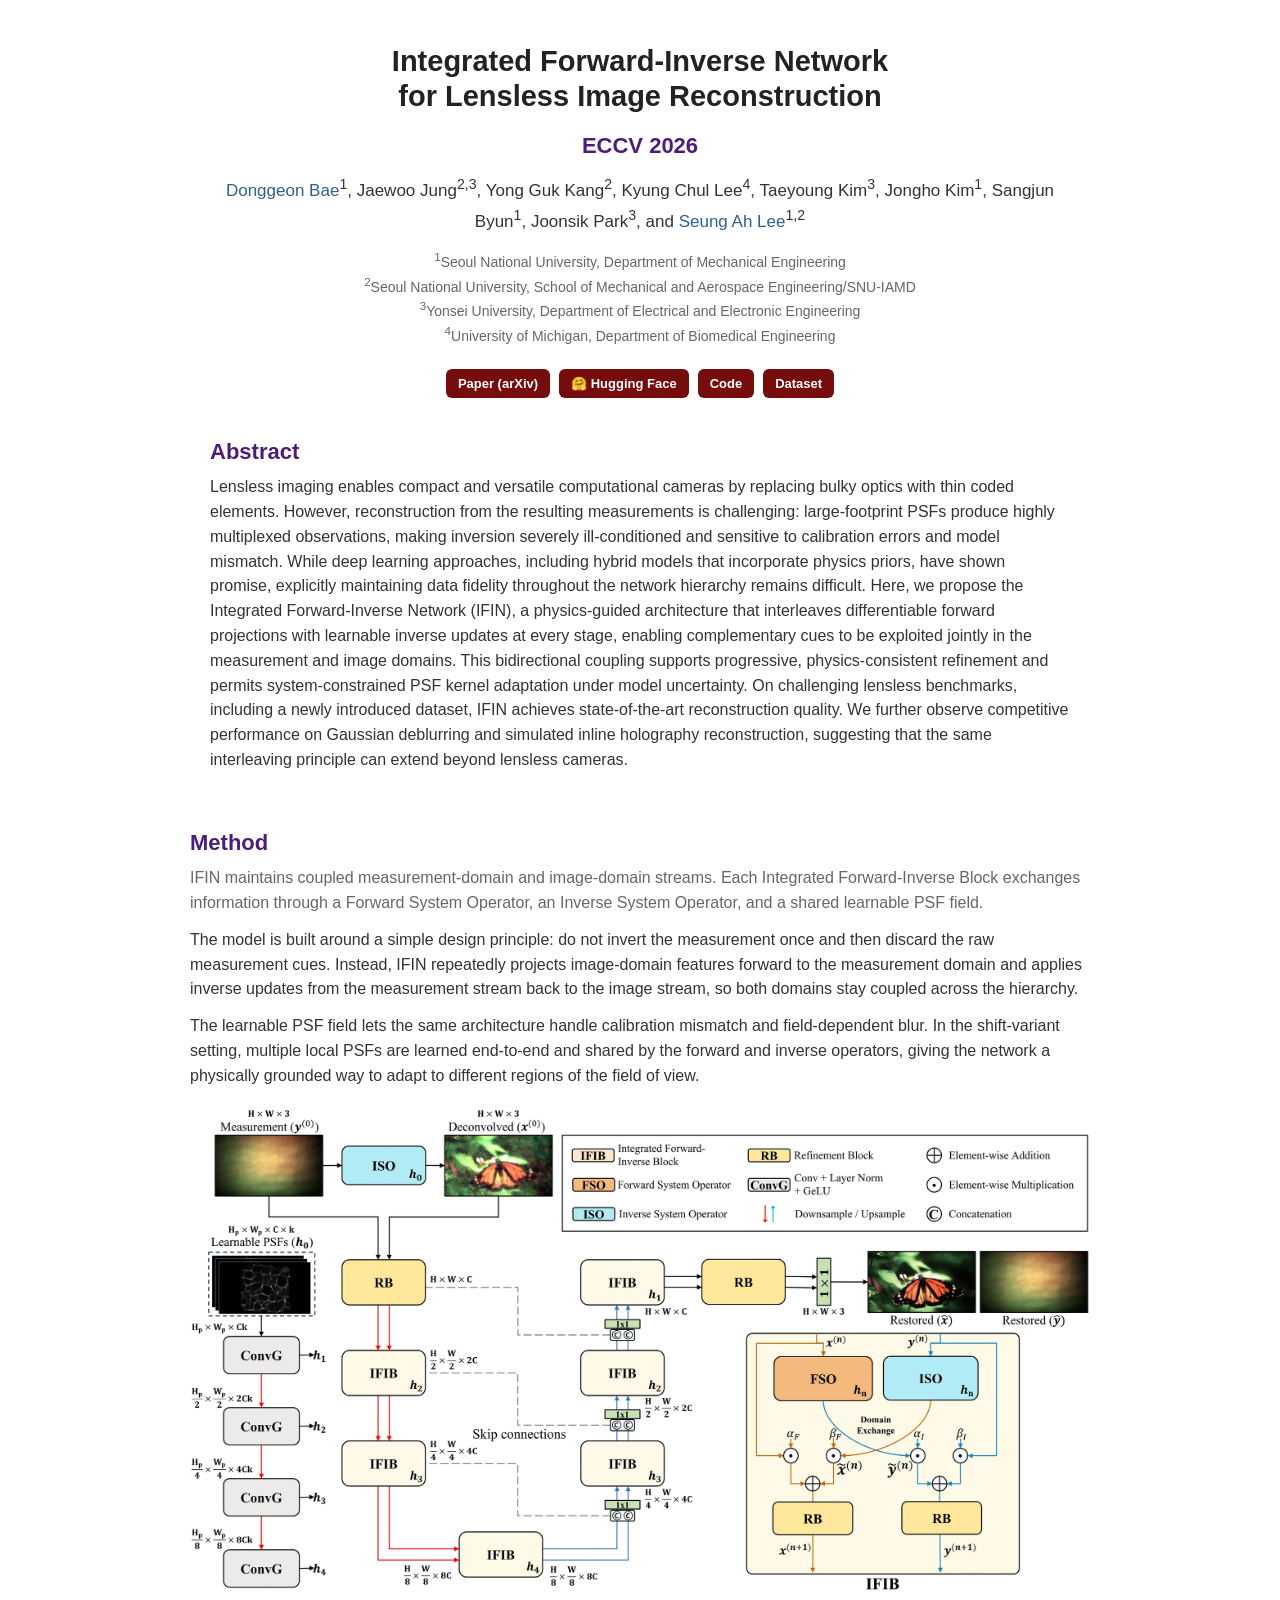
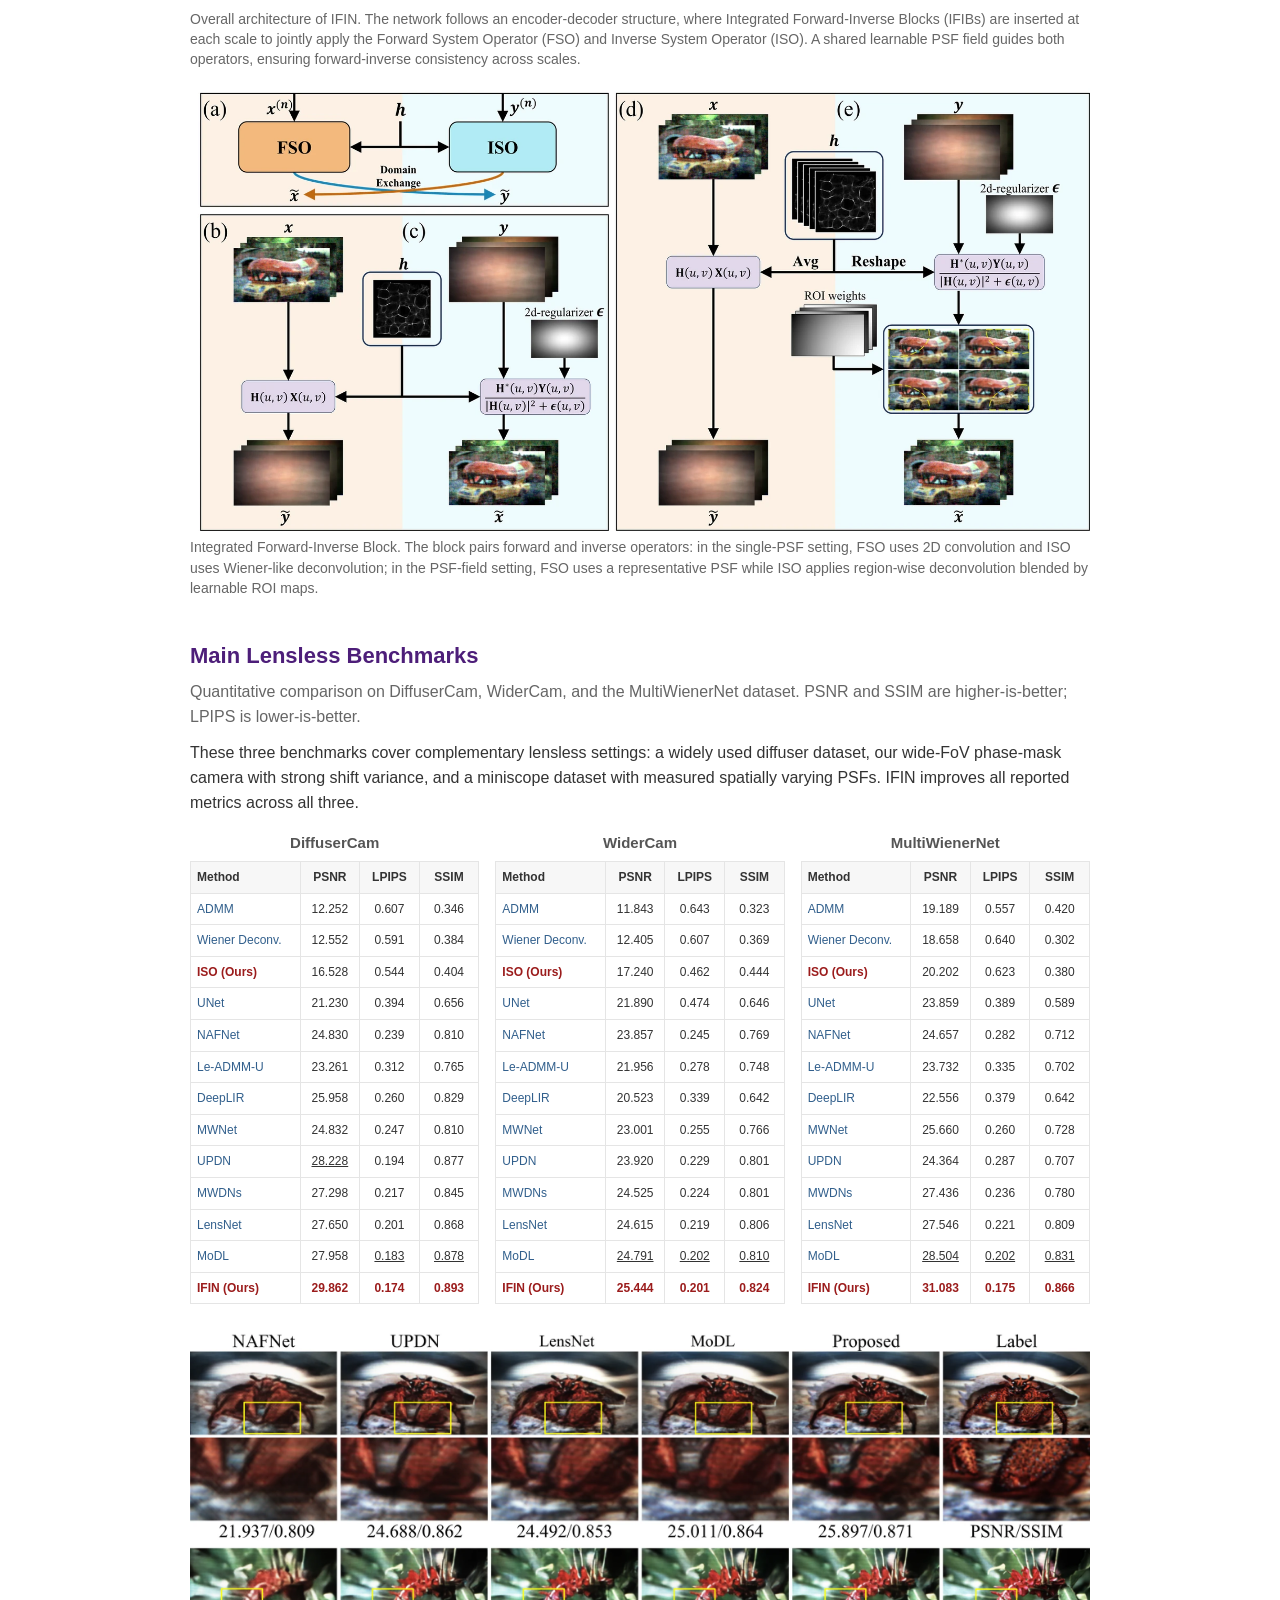
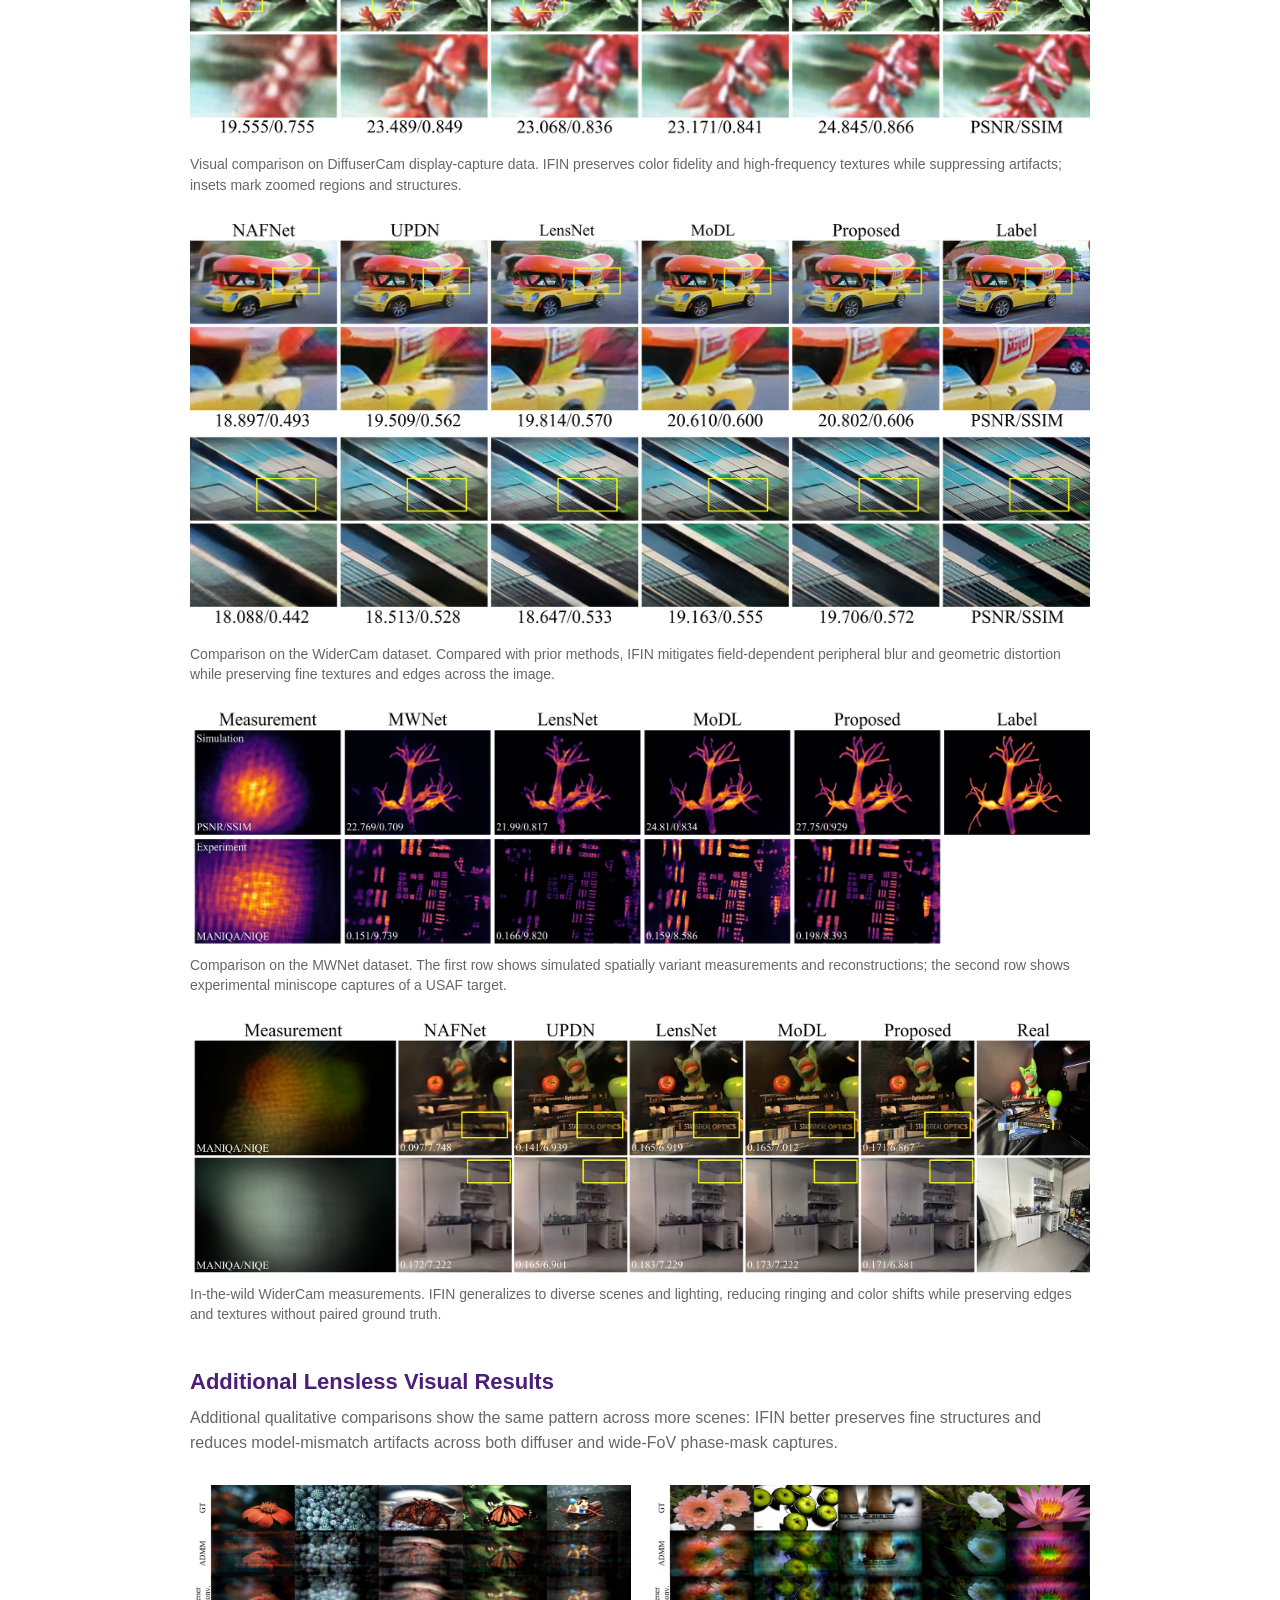
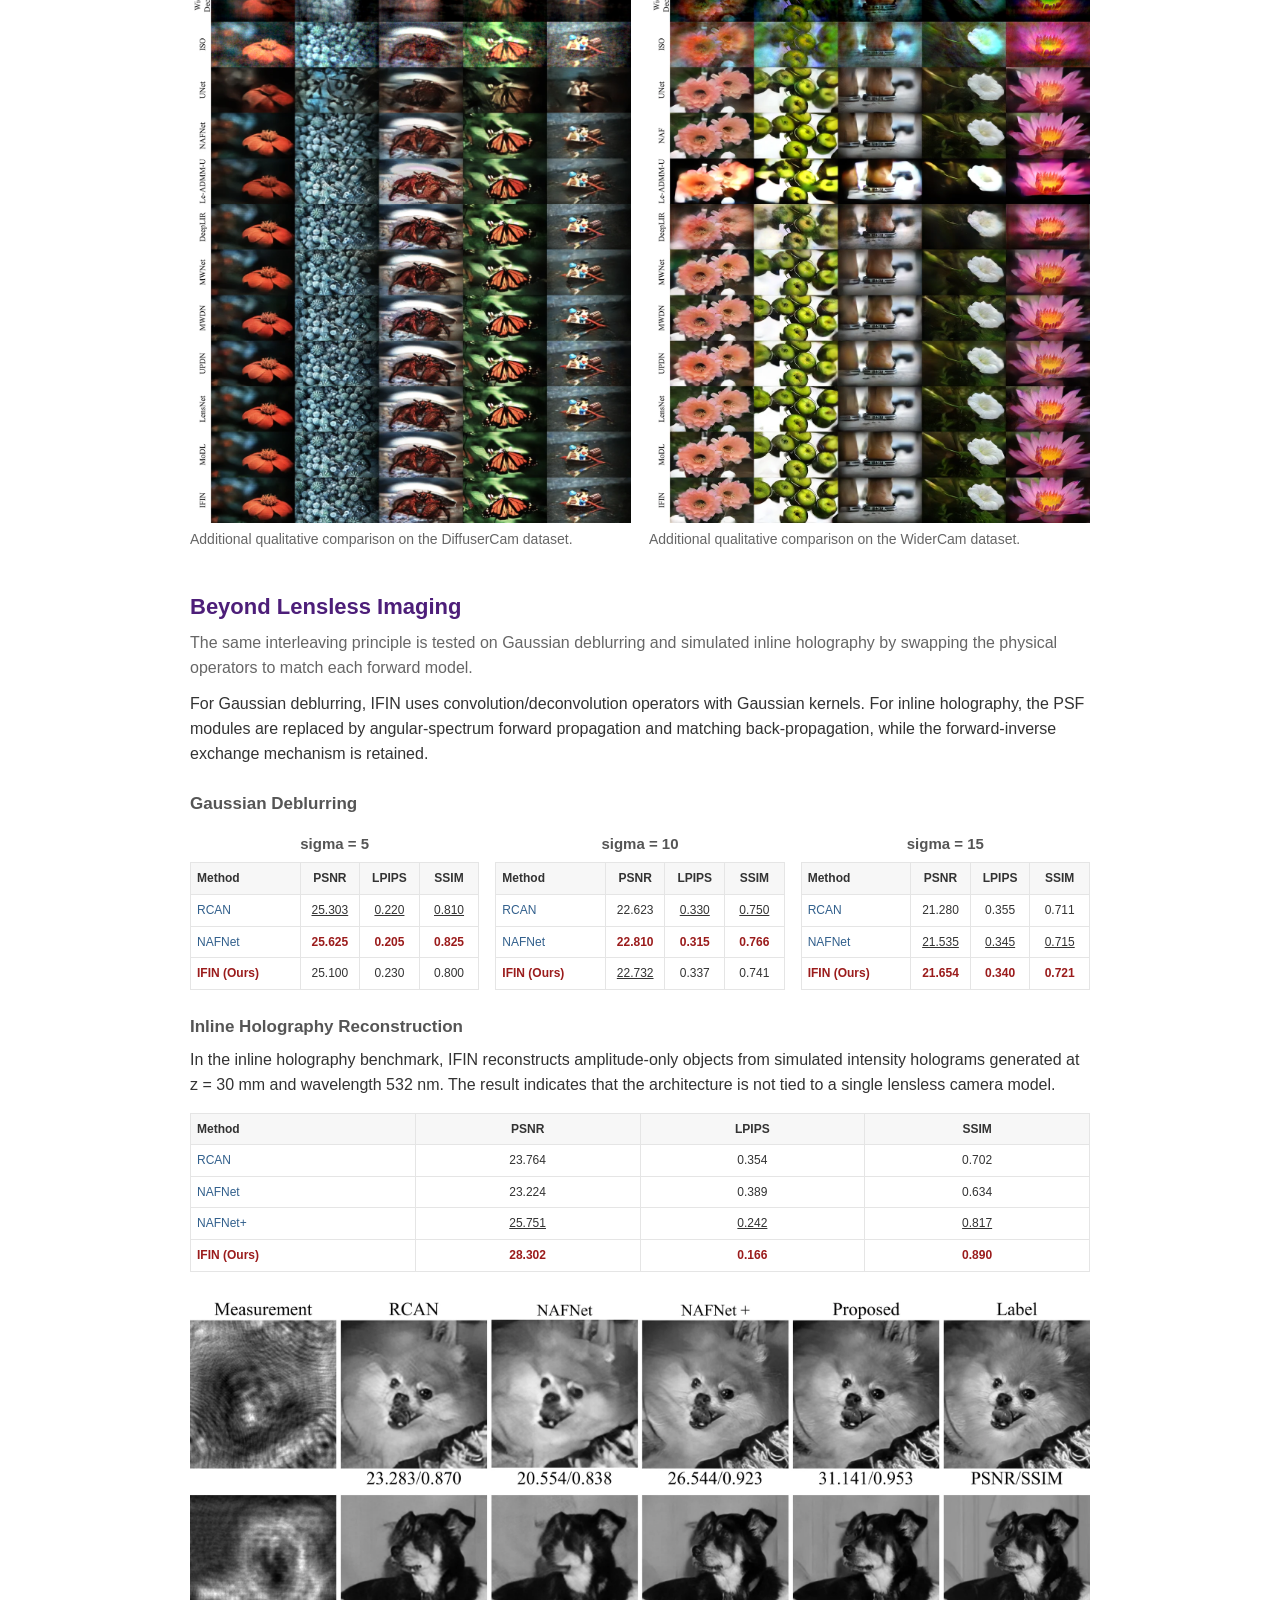
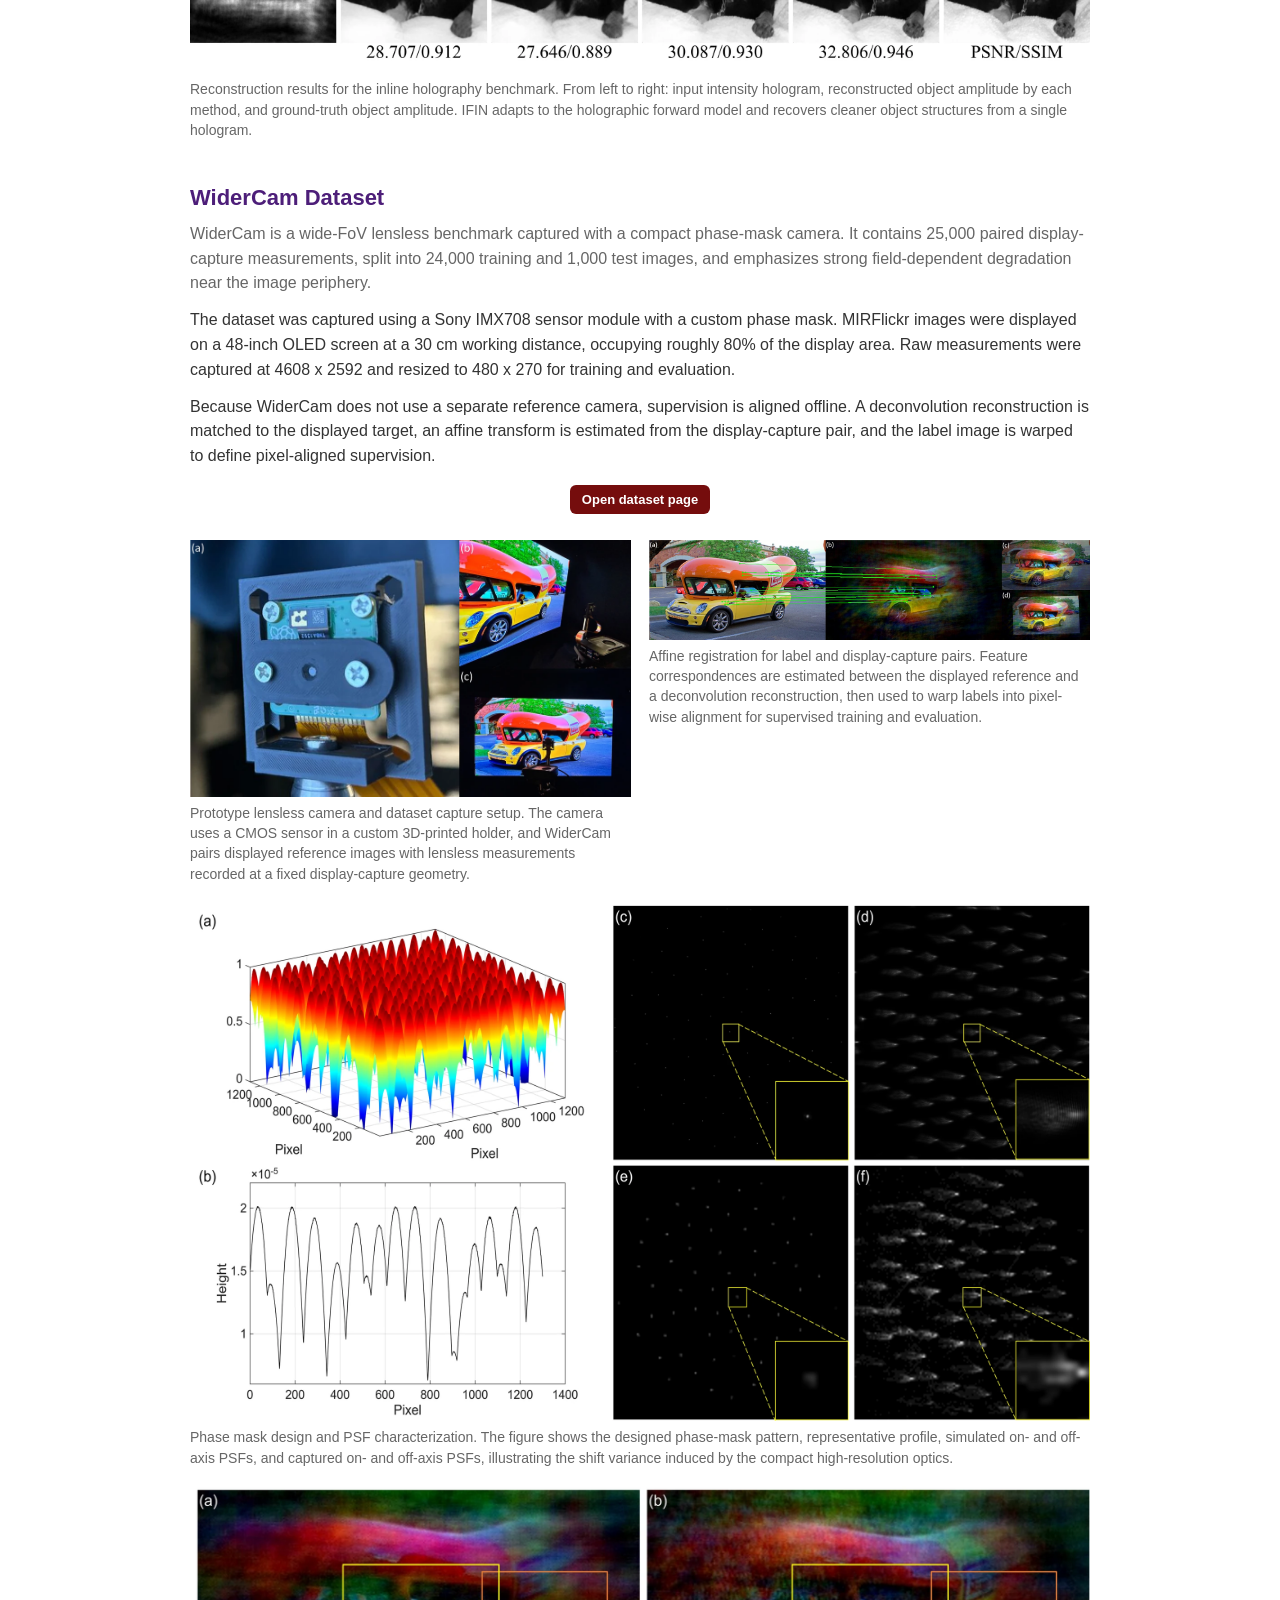
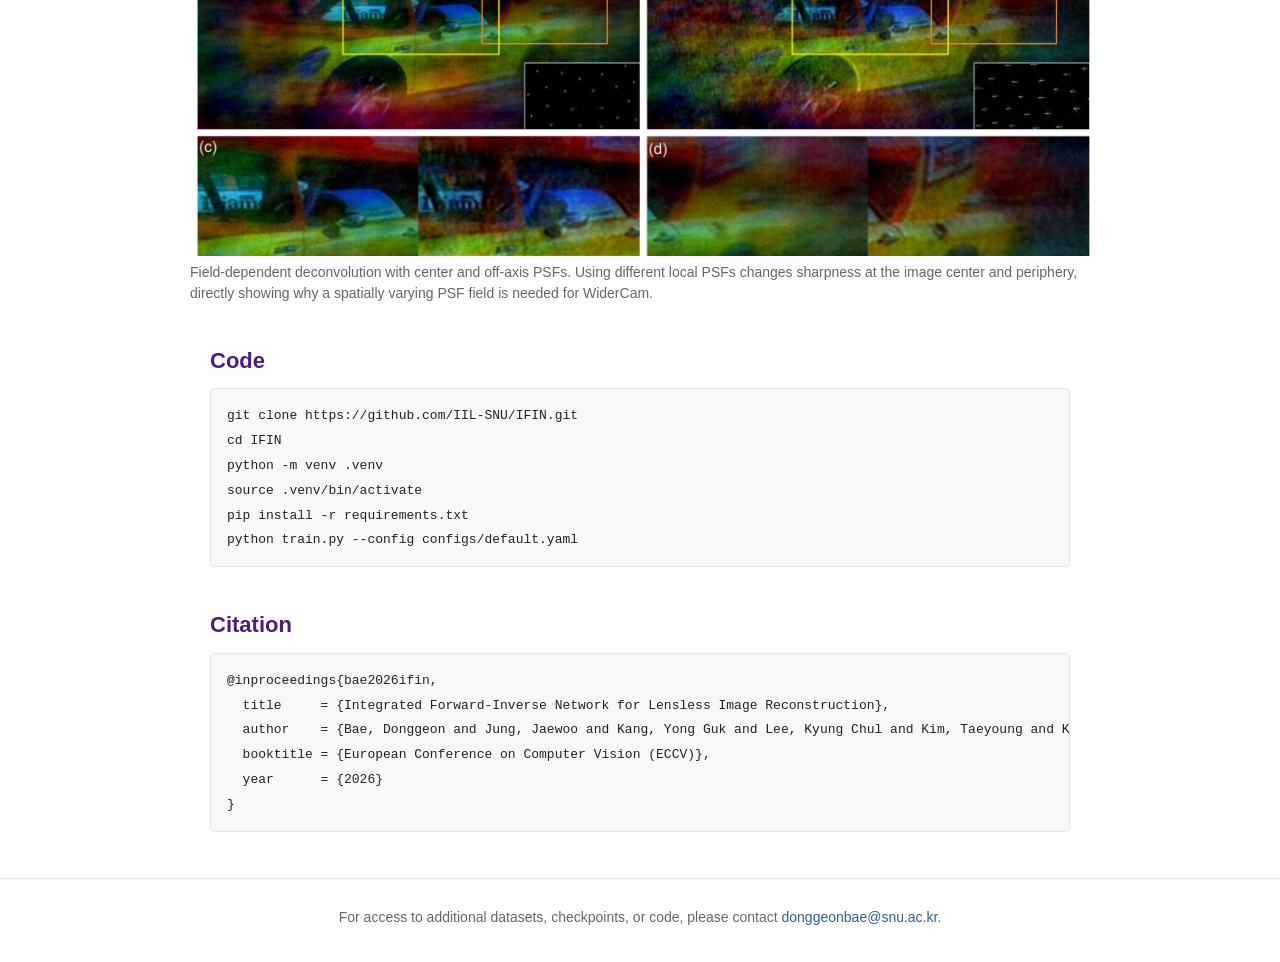
==== commit e1d3bab0: "Rename HF button to Hugging Face on project page Co-Authored-By: Claude Opus 4.8 <noreply@anthropic." ====
--- a/docs/index.html
+++ b/docs/index.html
@@ -35,7 +35,7 @@
       </p>
       <nav class="buttons" aria-label="Project links">
         <a href="https://arxiv.org/abs/2607.04608">Paper (arXiv)</a>
-        <a href="https://huggingface.co/papers/2607.04608">🤗 Papers</a>
+        <a href="https://huggingface.co/papers/2607.04608">🤗 Hugging Face</a>
         <a href="https://github.com/IIL-SNU/IFIN">Code</a>
         <a href="https://iilab.io/WiderCam">Dataset</a>
       </nav>
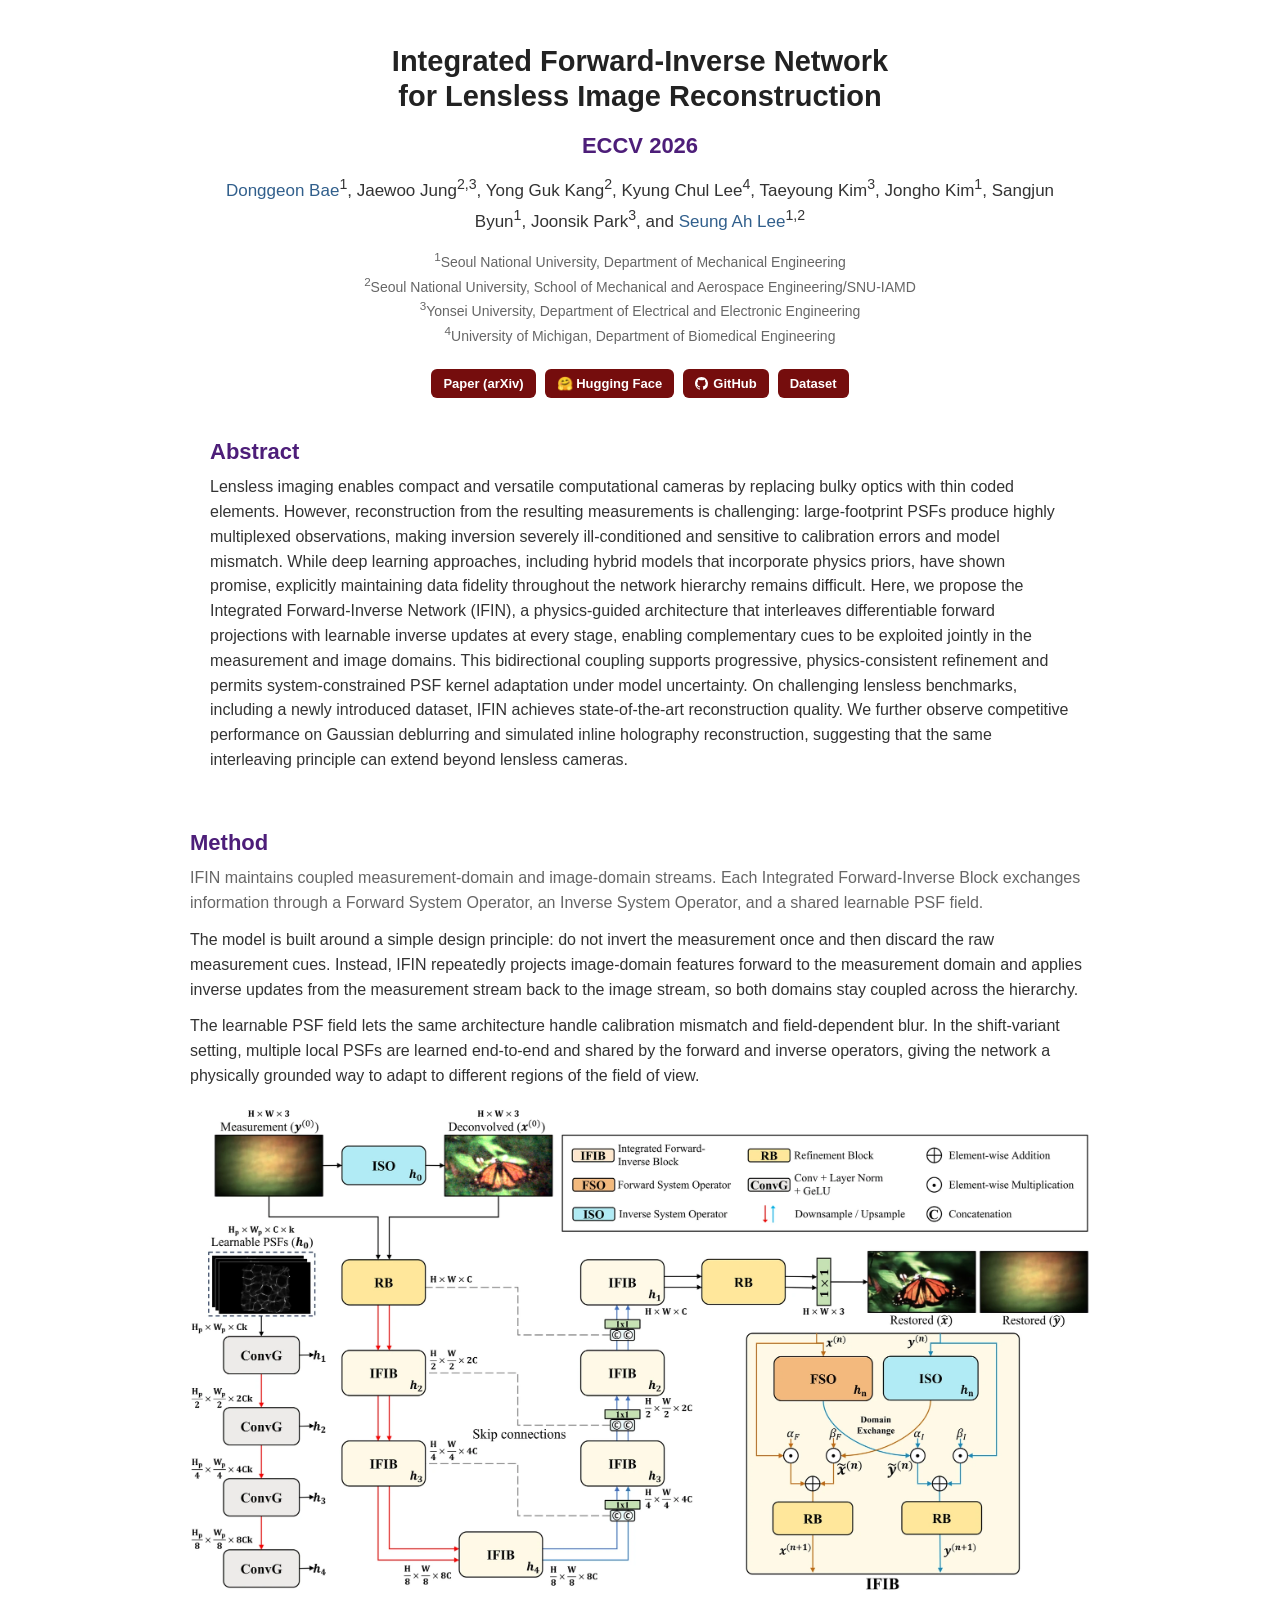
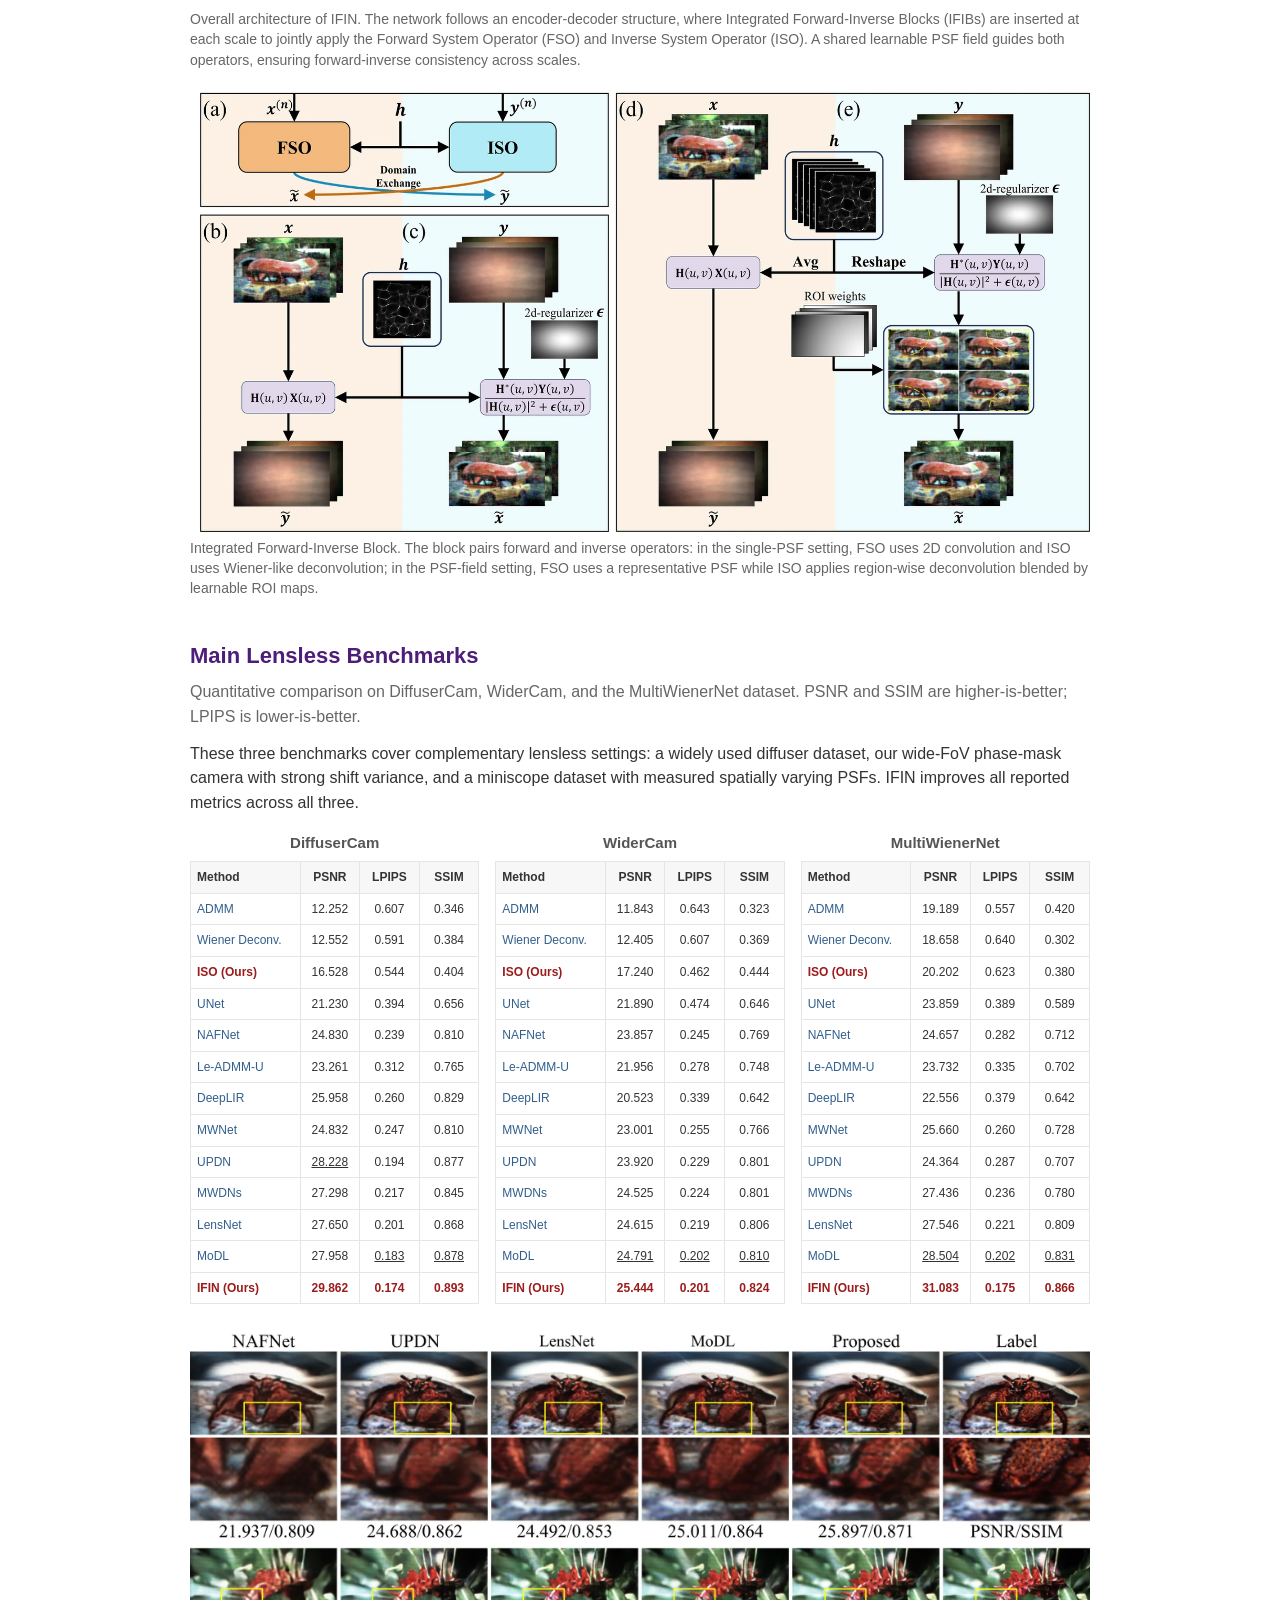
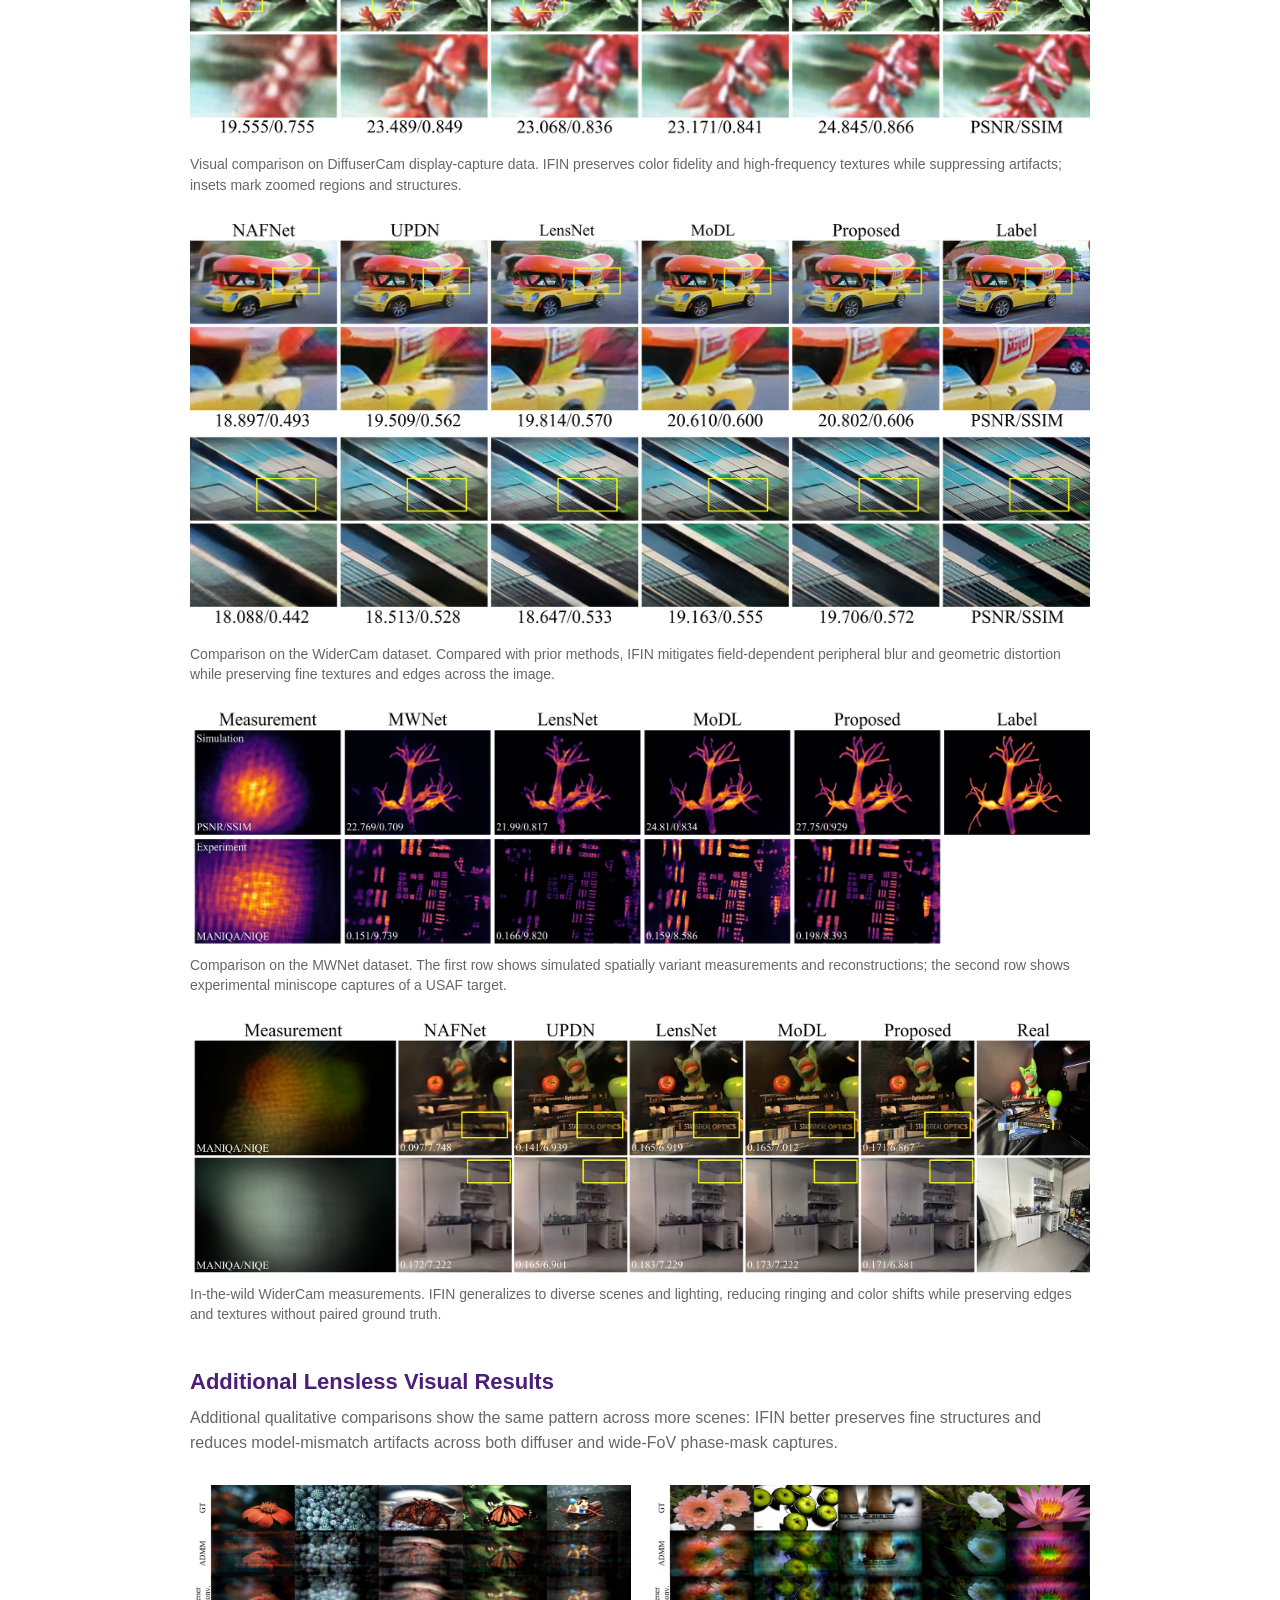
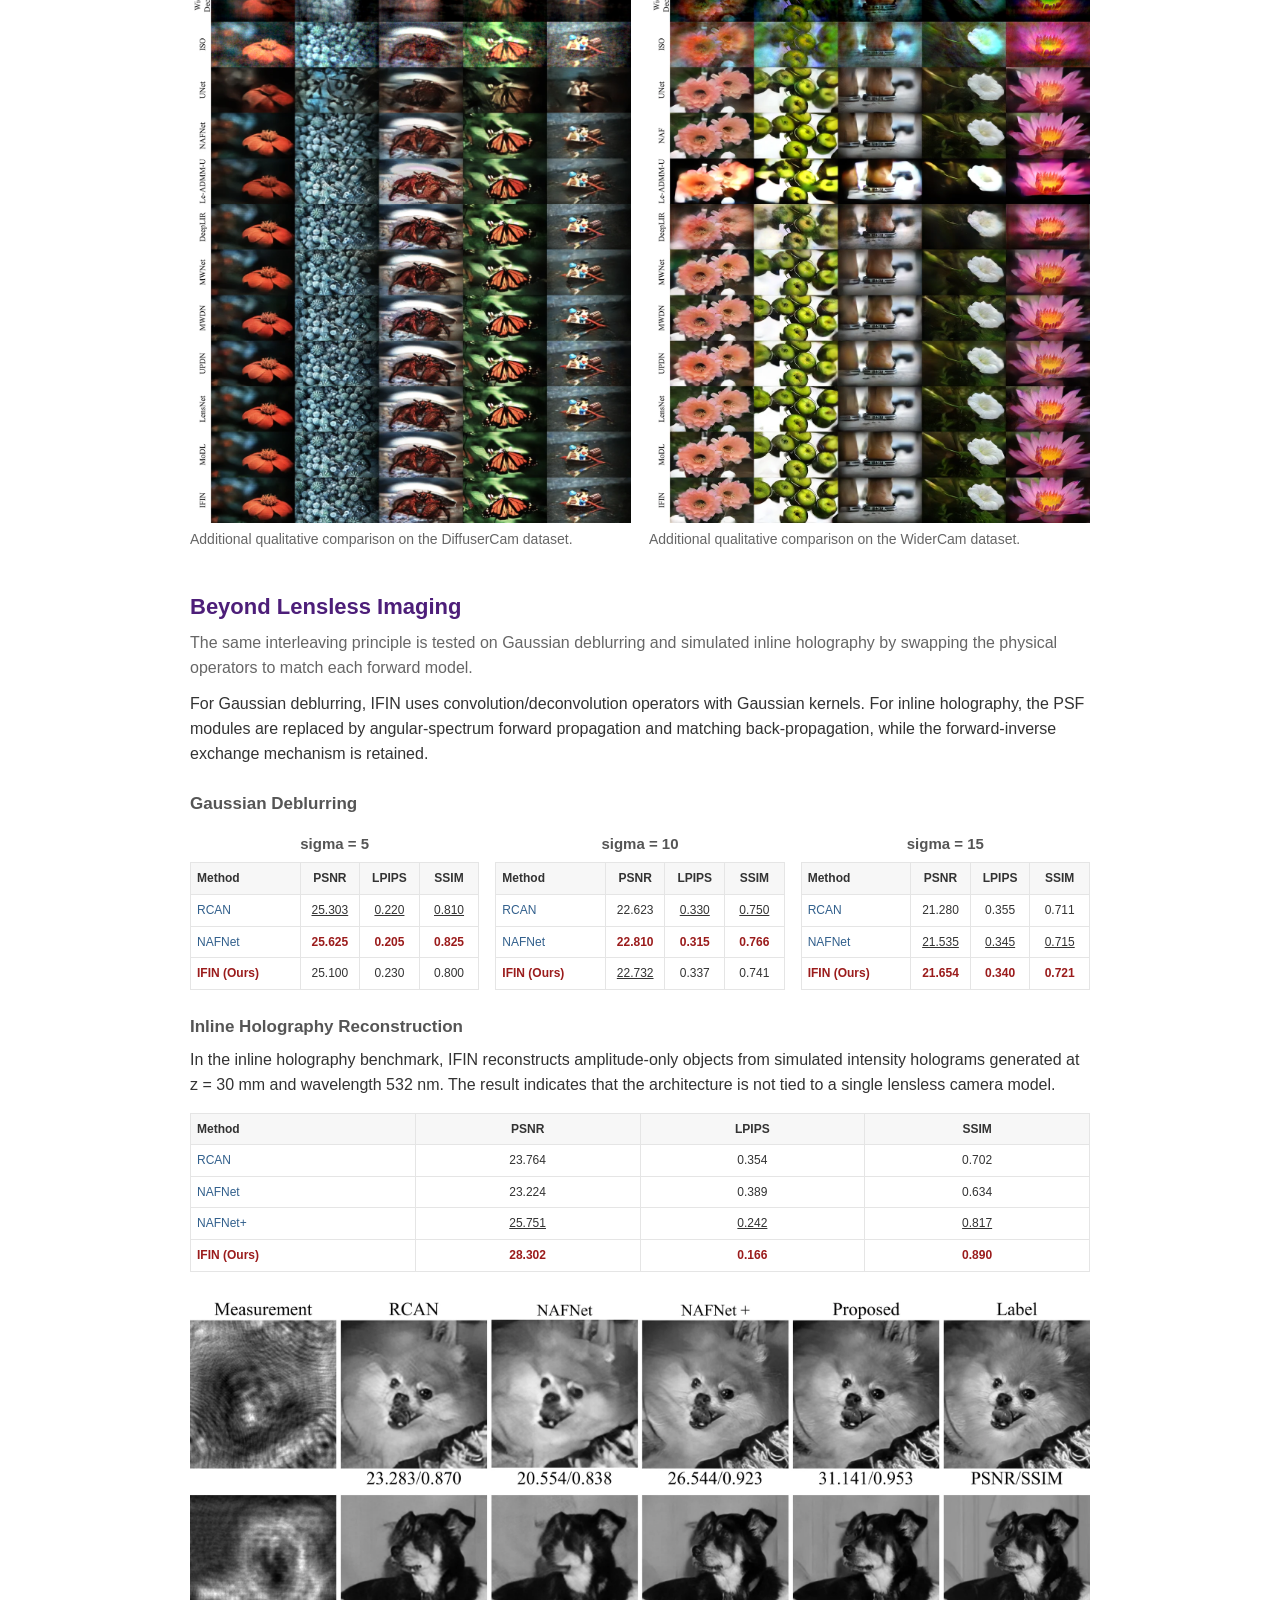
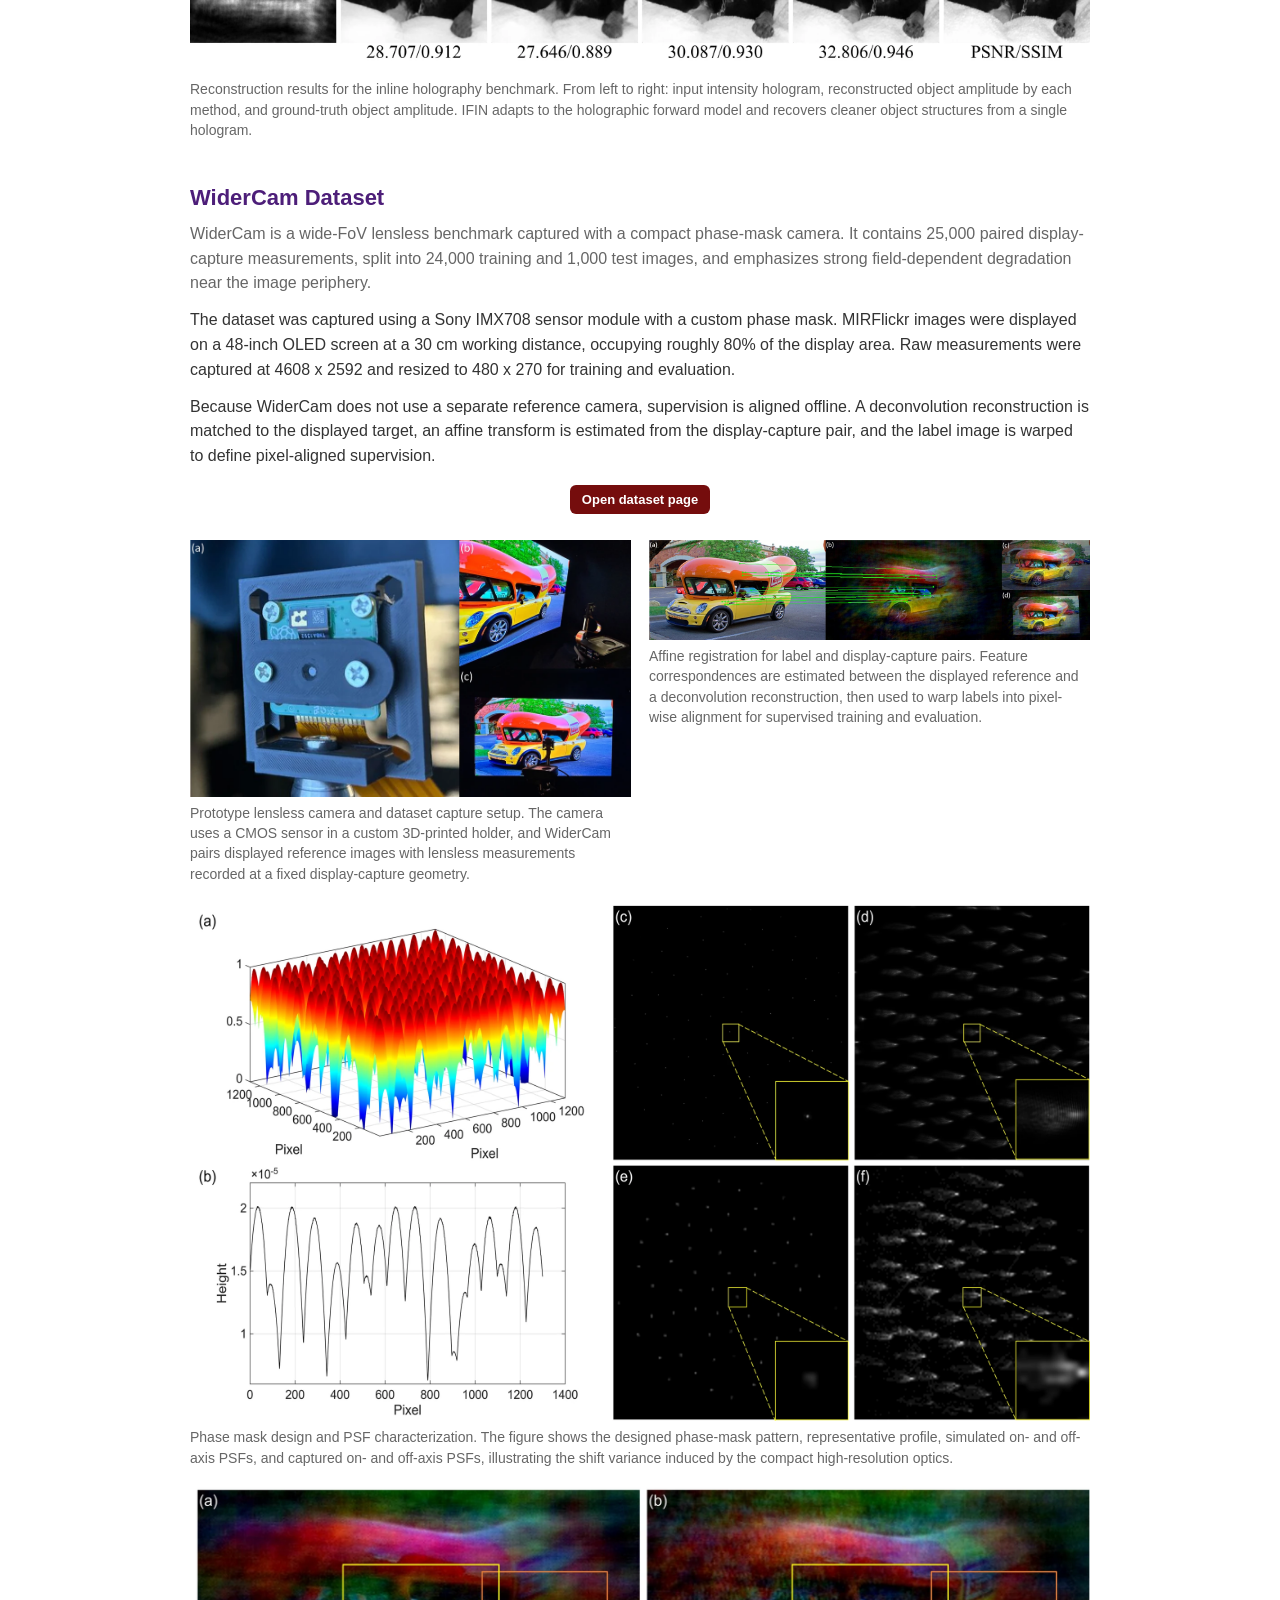
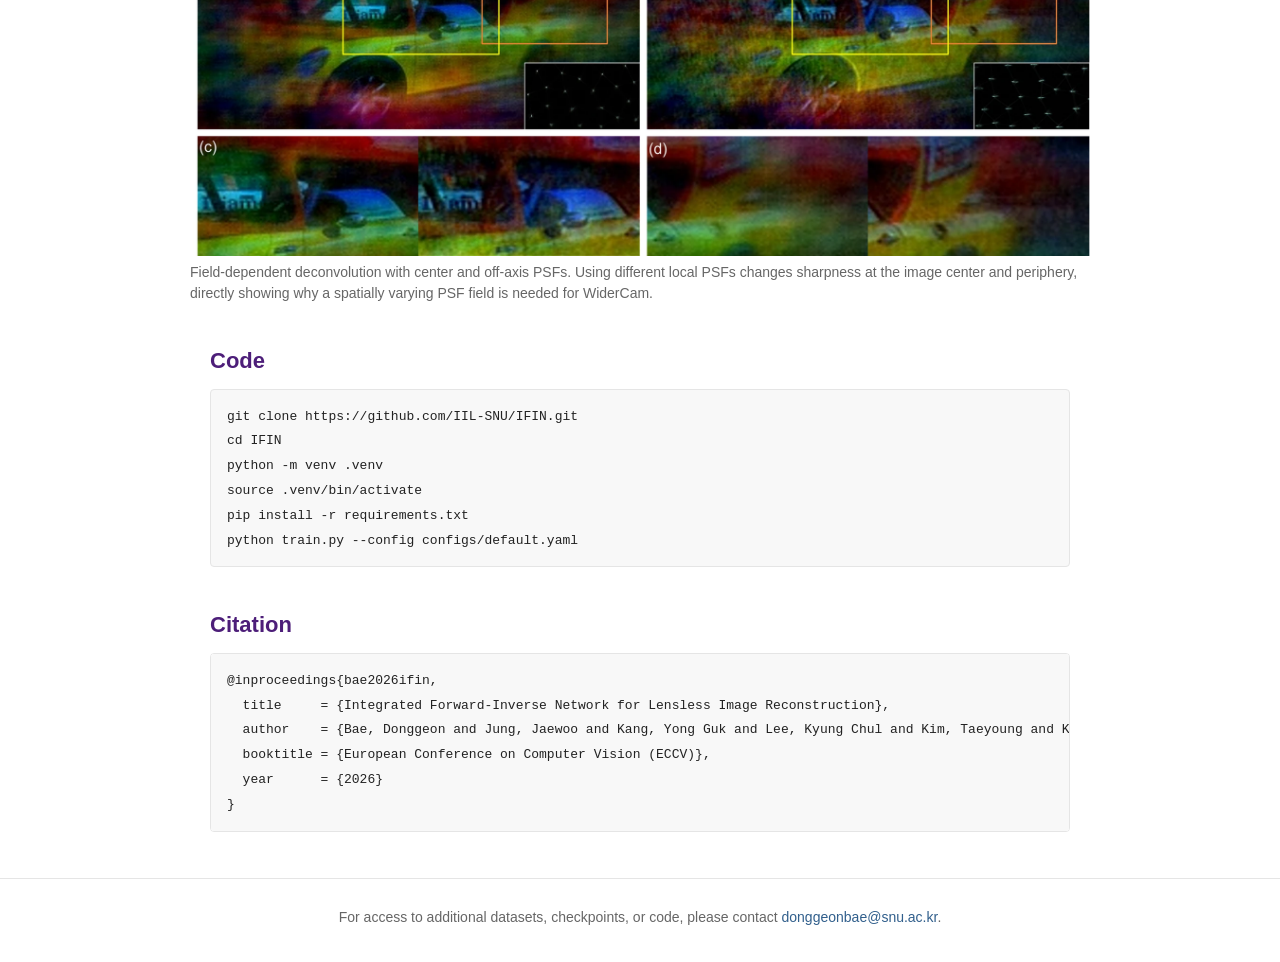
==== commit f0a7cdd1: "Add GitHub icon to project-page button; relabel Dataset badge to Google Drive Co-Authored-By: Claude" ====
--- a/docs/index.html
+++ b/docs/index.html
@@ -36,7 +36,7 @@
       <nav class="buttons" aria-label="Project links">
         <a href="https://arxiv.org/abs/2607.04608">Paper (arXiv)</a>
         <a href="https://huggingface.co/papers/2607.04608">🤗 Hugging Face</a>
-        <a href="https://github.com/IIL-SNU/IFIN">Code</a>
+        <a href="https://github.com/IIL-SNU/IFIN"><svg viewBox="0 0 16 16" width="1em" height="1em" fill="currentColor" style="vertical-align:-0.15em;margin-right:0.4em" aria-hidden="true"><path d="M8 0C3.58 0 0 3.58 0 8c0 3.54 2.29 6.53 5.47 7.59.4.07.55-.17.55-.38 0-.19-.01-.82-.01-1.49-2.01.37-2.53-.49-2.69-.94-.09-.23-.48-.94-.82-1.13-.28-.15-.68-.52-.01-.53.63-.01 1.08.58 1.23.82.72 1.21 1.87.87 2.33.66.07-.52.28-.87.51-1.07-1.78-.2-3.64-.89-3.64-3.95 0-.87.31-1.59.82-2.15-.08-.2-.36-1.02.08-2.12 0 0 .67-.21 2.2.82.64-.18 1.32-.27 2-.27.68 0 1.36.09 2 .27 1.53-1.04 2.2-.82 2.2-.82.44 1.1.16 1.92.08 2.12.51.56.82 1.27.82 2.15 0 3.07-1.87 3.75-3.65 3.95.29.25.54.73.54 1.48 0 1.07-.01 1.93-.01 2.2 0 .21.15.46.55.38A8.013 8.013 0 0016 8c0-4.42-3.58-8-8-8z"></path></svg>GitHub</a>
         <a href="https://iilab.io/WiderCam">Dataset</a>
       </nav>
     </div>
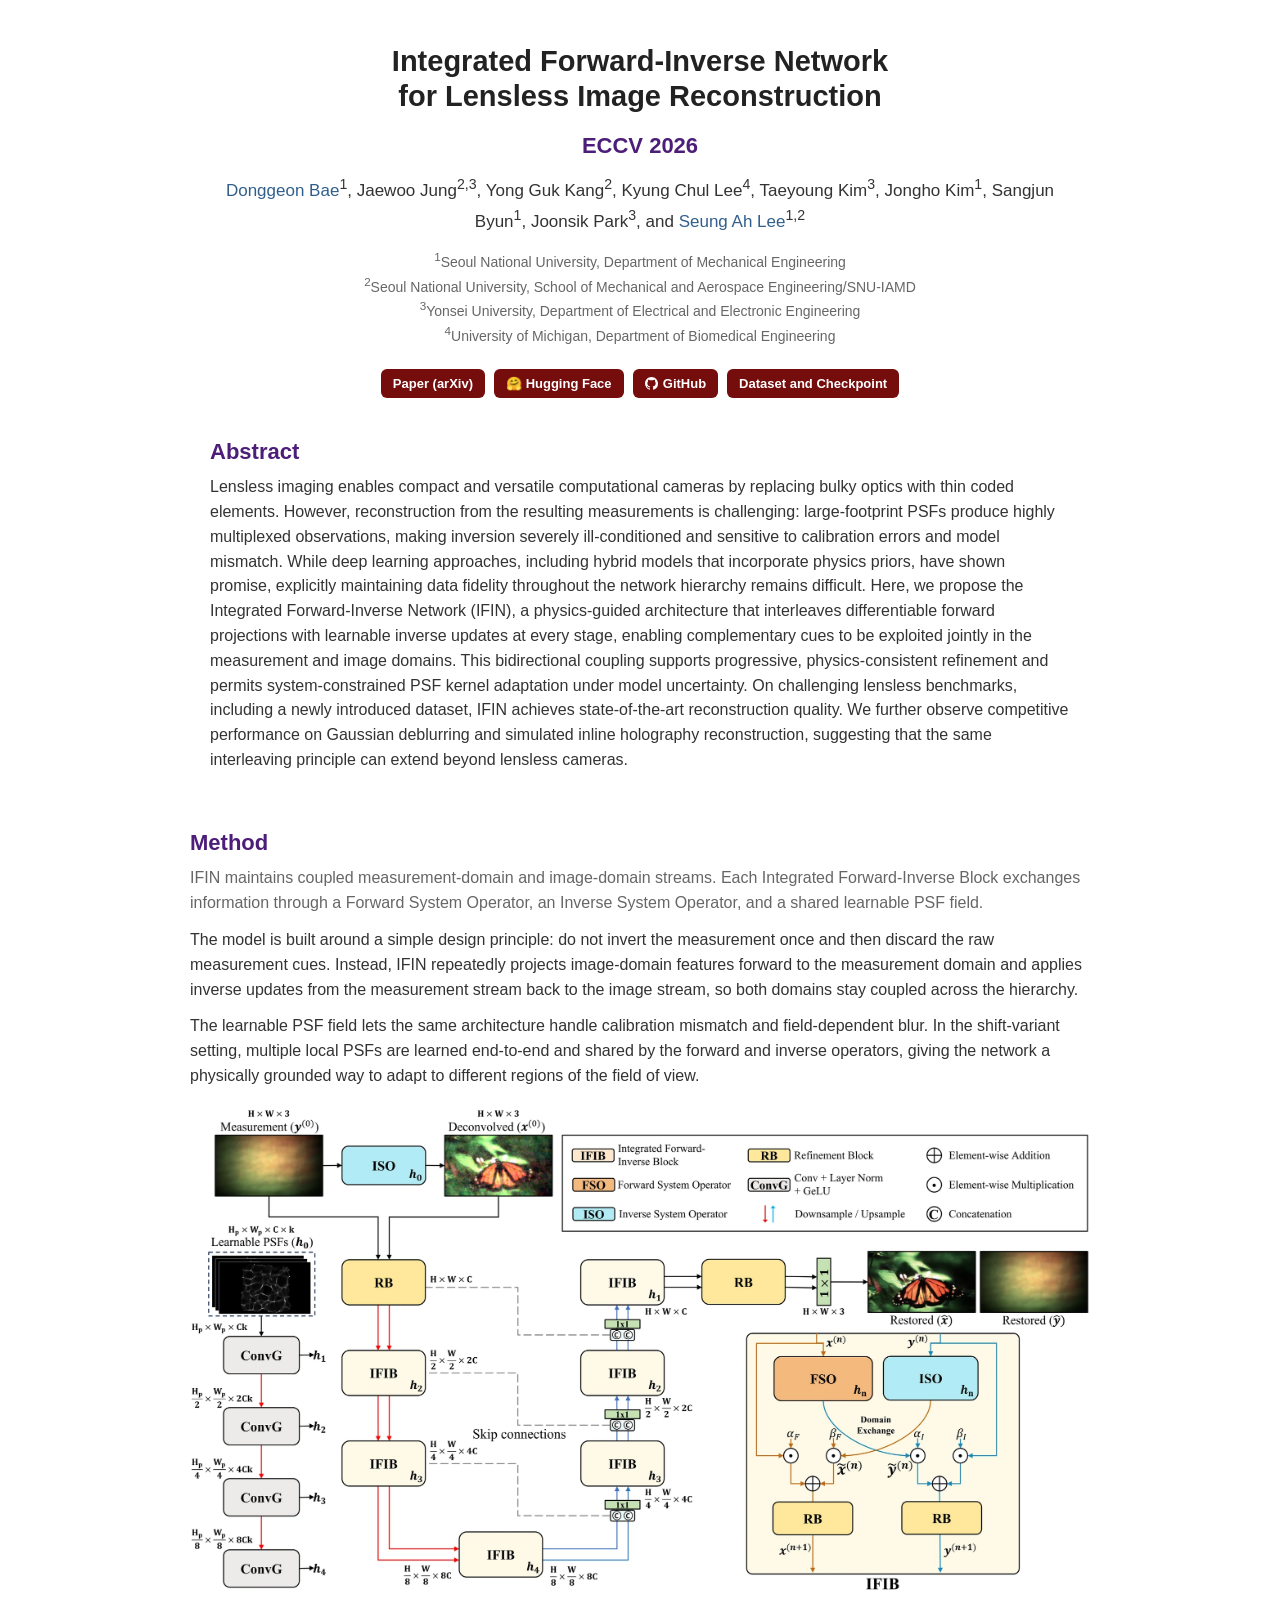
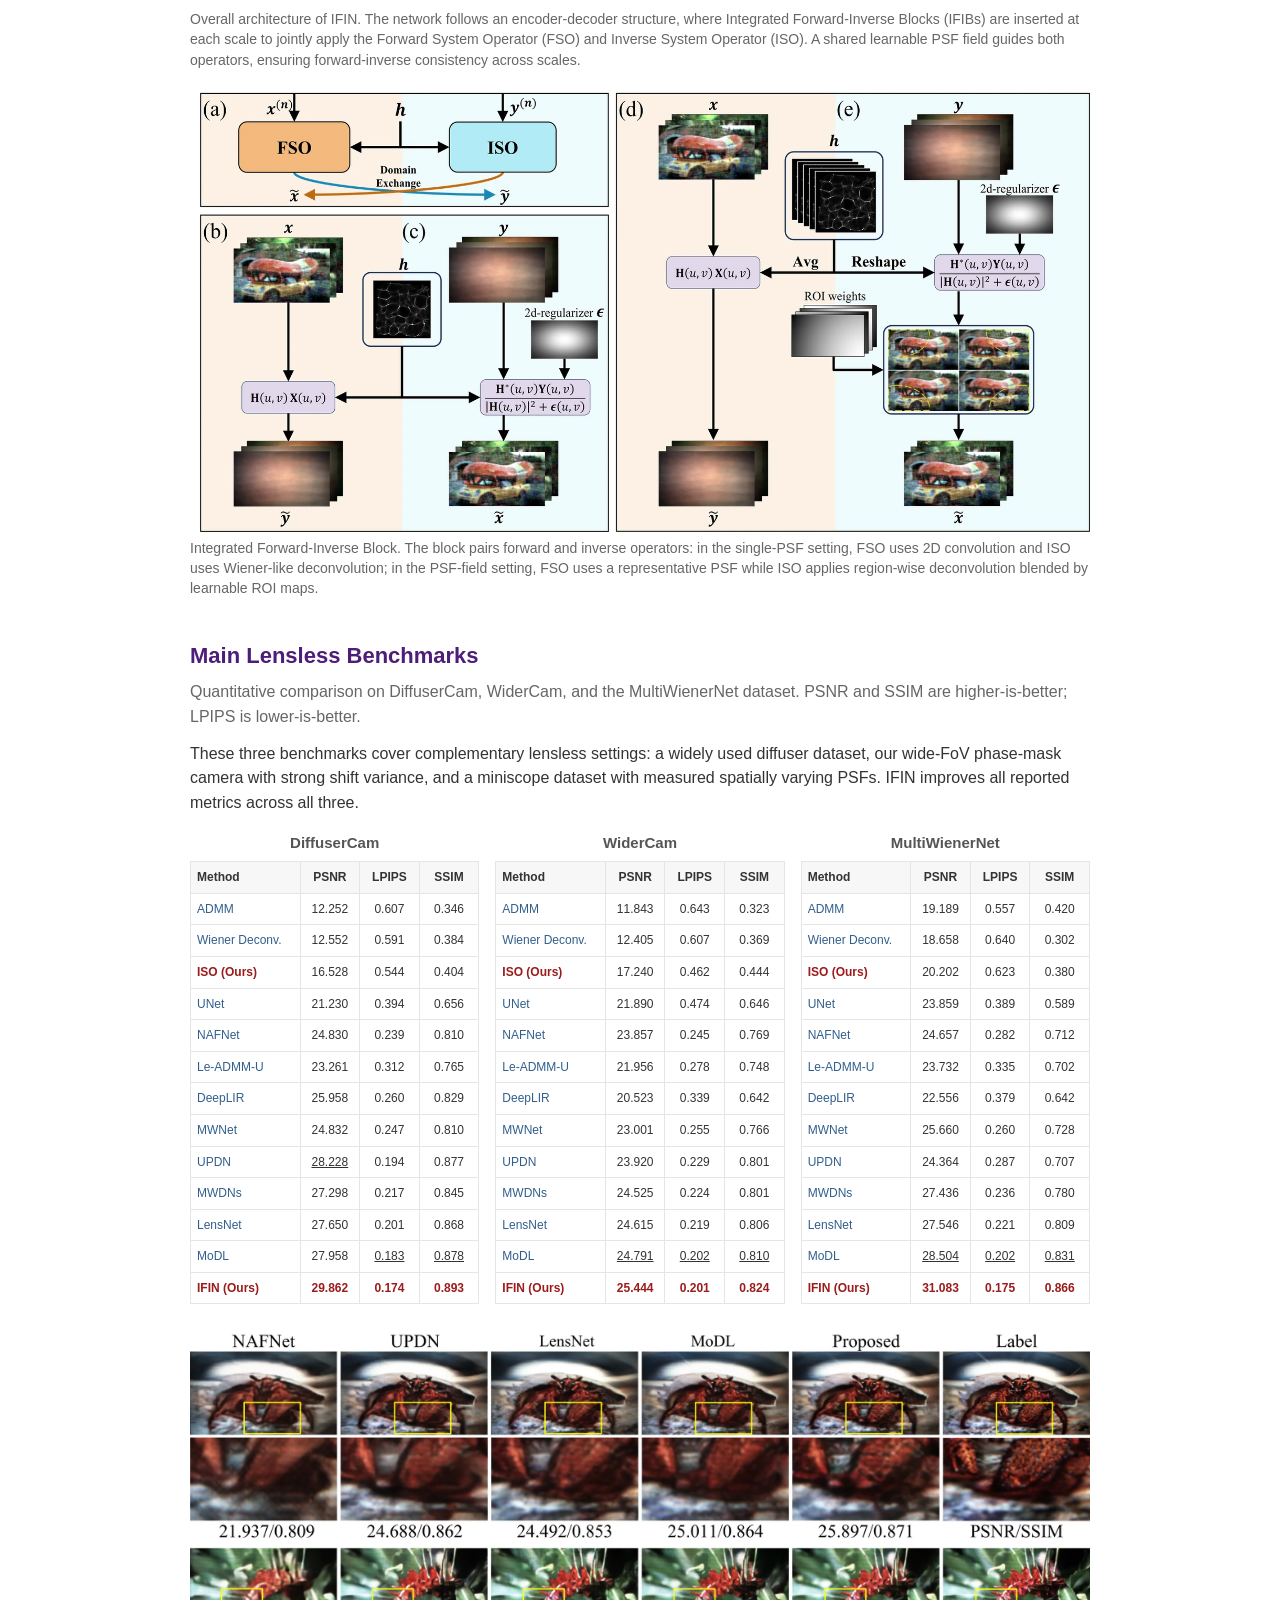
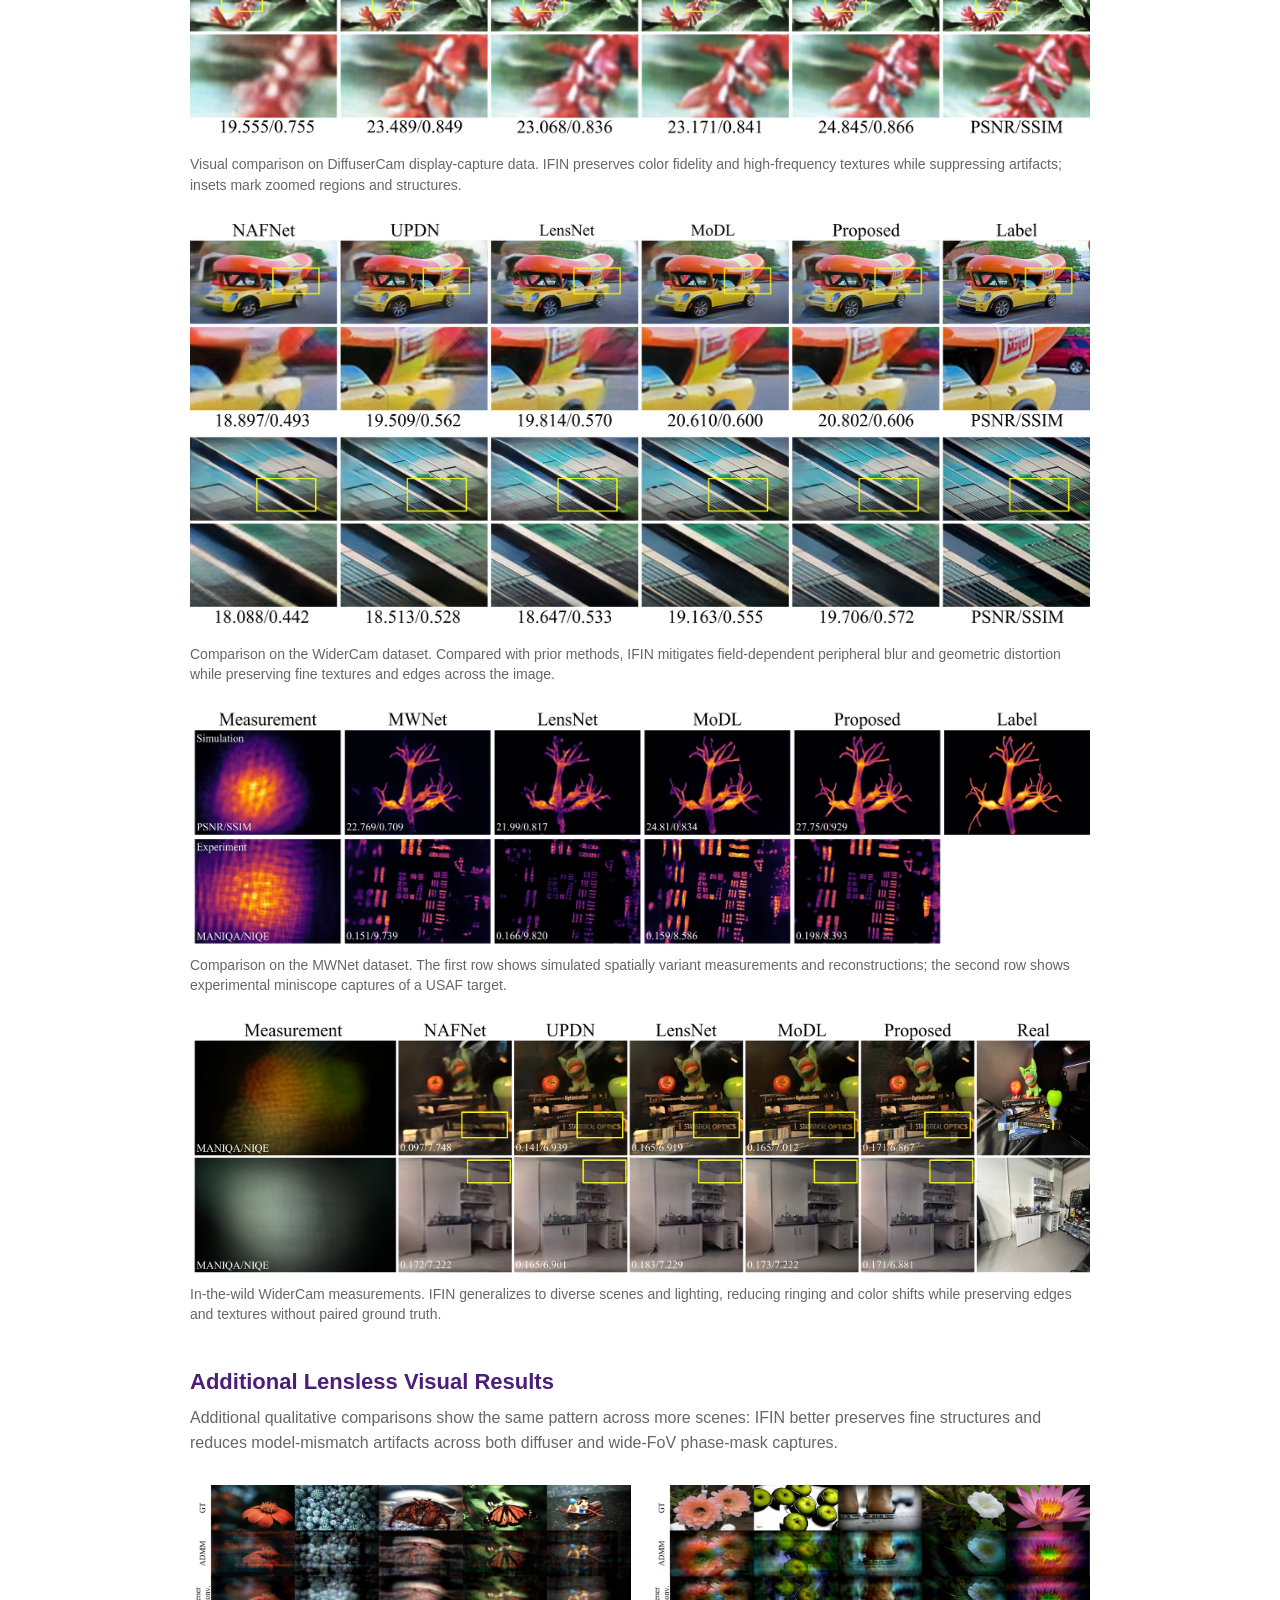
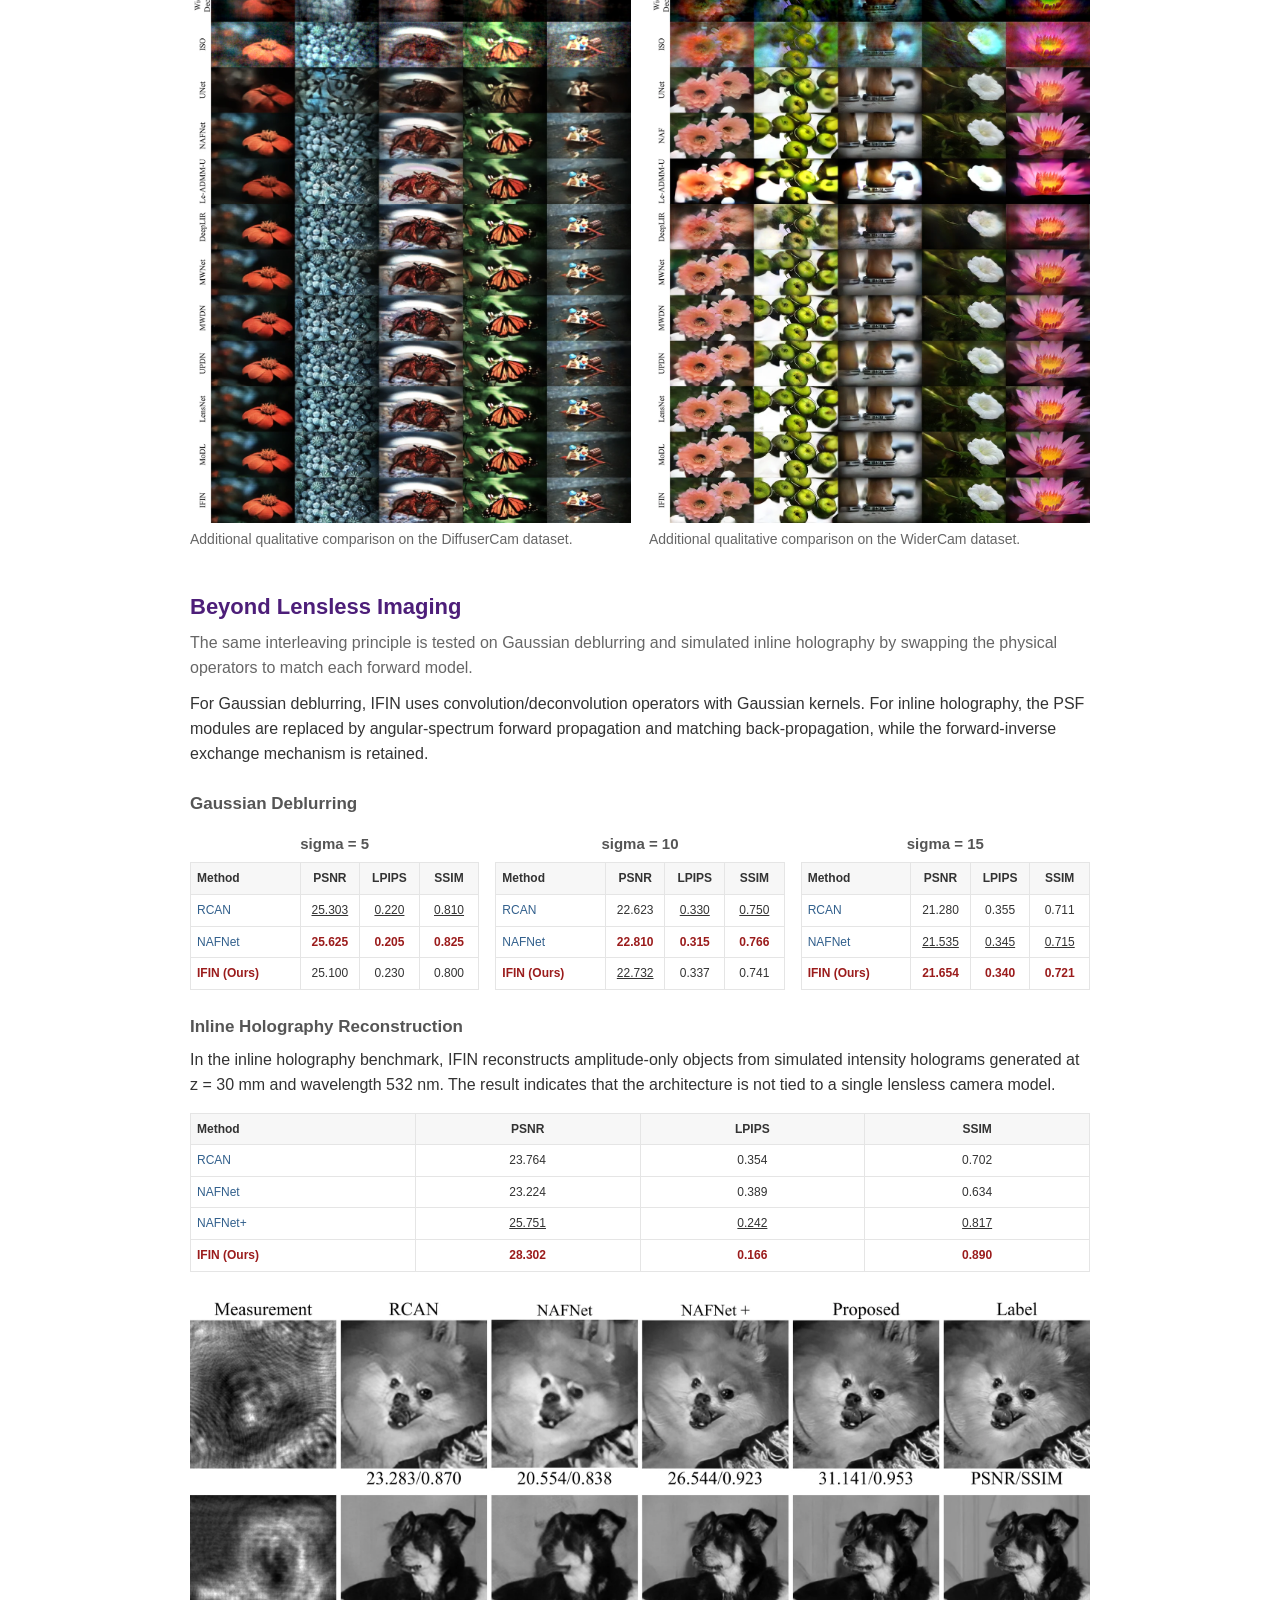
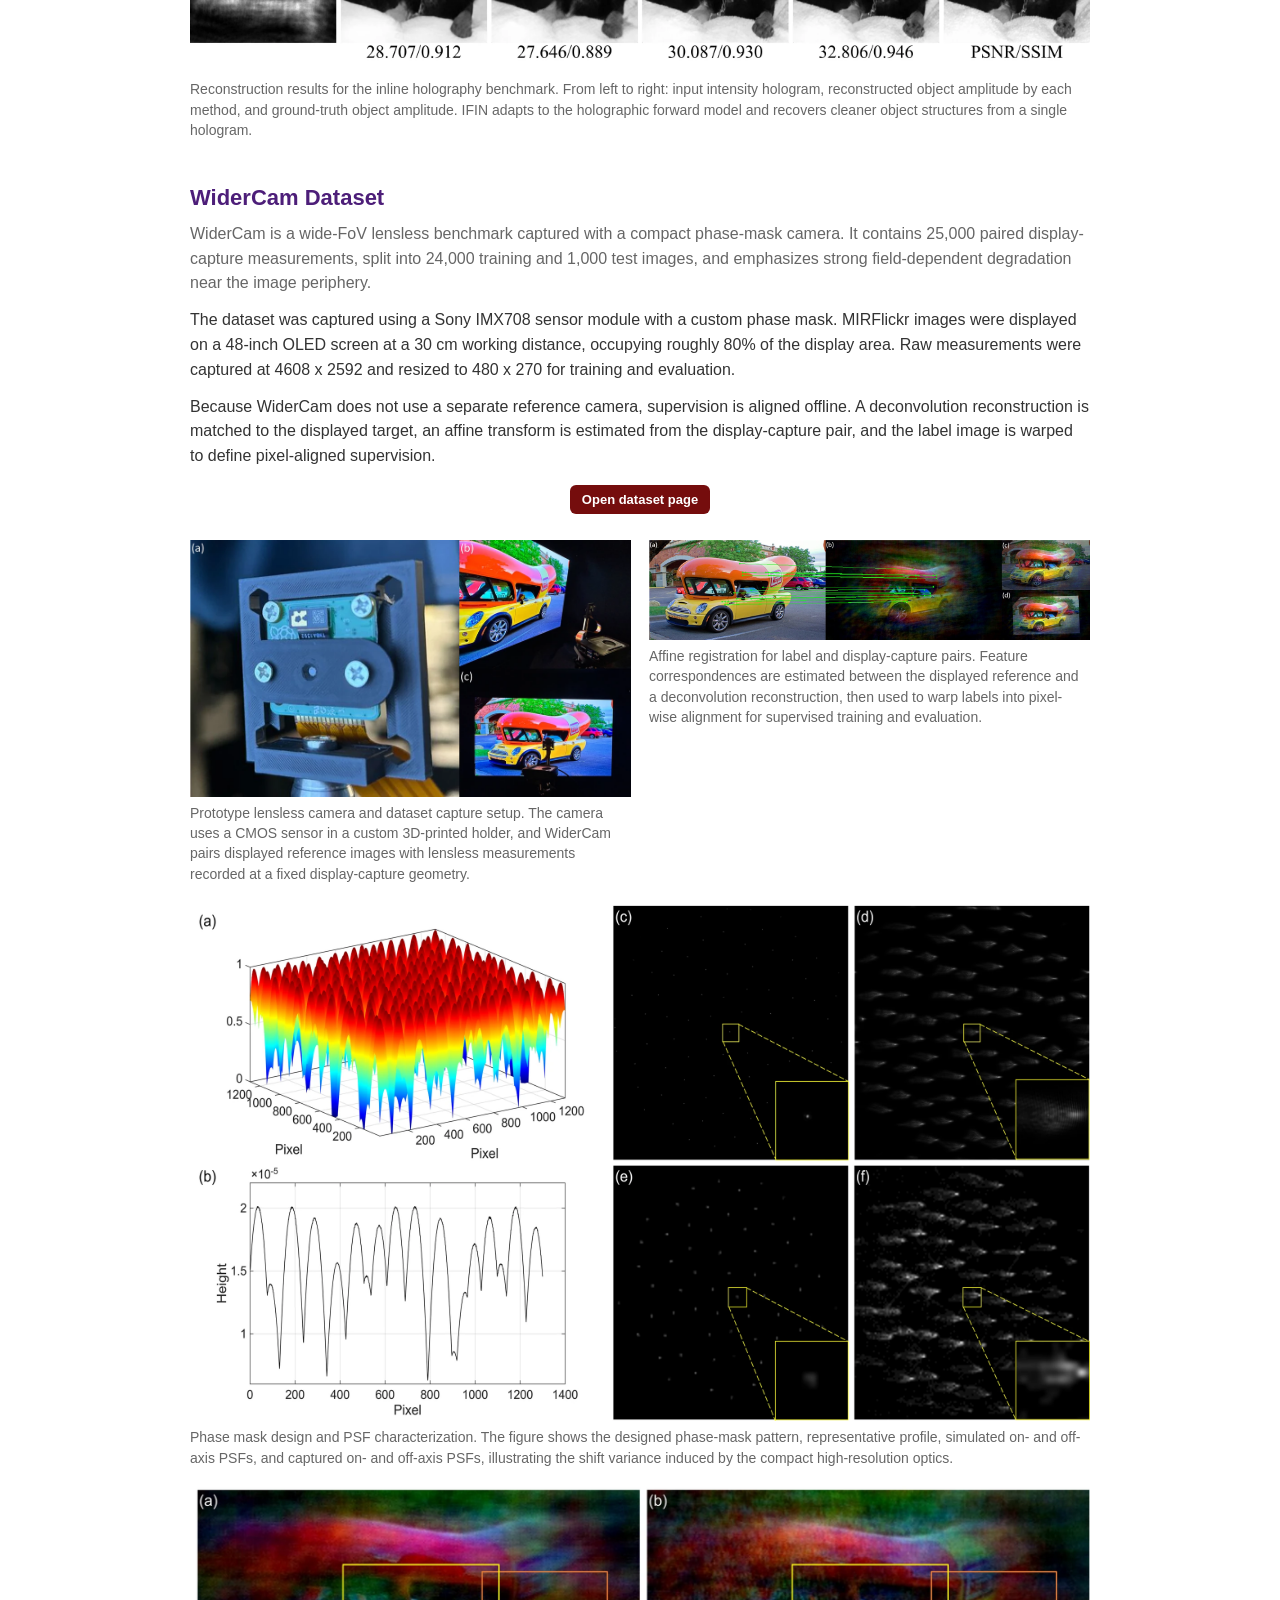
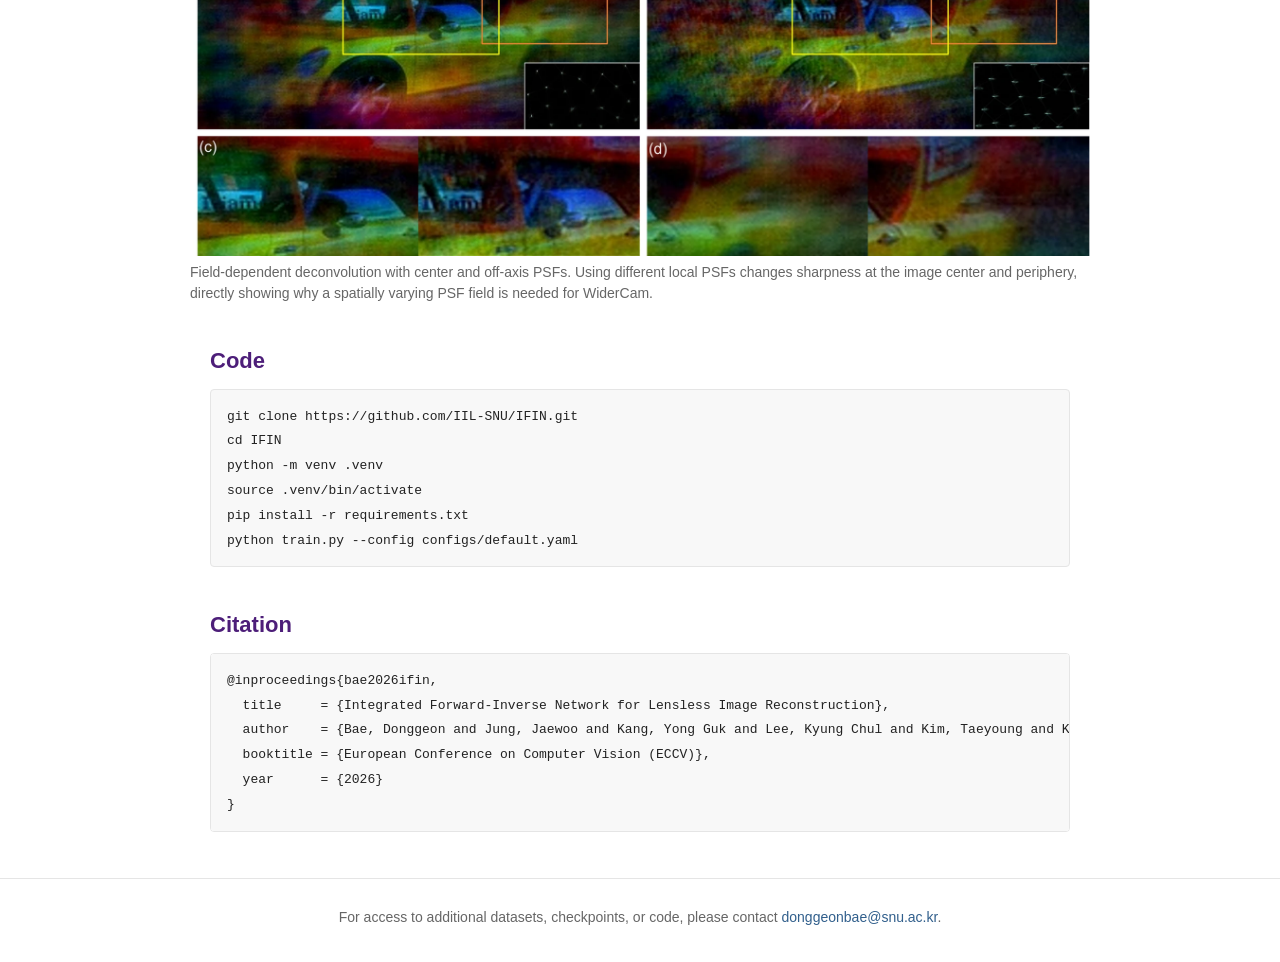
==== commit 372ea44d: "Link dataset and checkpoint buttons to shared downloads" ====
--- a/docs/index.html
+++ b/docs/index.html
@@ -37,7 +37,7 @@
         <a href="https://arxiv.org/abs/2607.04608">Paper (arXiv)</a>
         <a href="https://huggingface.co/papers/2607.04608">🤗 Hugging Face</a>
         <a href="https://github.com/IIL-SNU/IFIN"><svg viewBox="0 0 16 16" width="1em" height="1em" fill="currentColor" style="vertical-align:-0.15em;margin-right:0.4em" aria-hidden="true"><path d="M8 0C3.58 0 0 3.58 0 8c0 3.54 2.29 6.53 5.47 7.59.4.07.55-.17.55-.38 0-.19-.01-.82-.01-1.49-2.01.37-2.53-.49-2.69-.94-.09-.23-.48-.94-.82-1.13-.28-.15-.68-.52-.01-.53.63-.01 1.08.58 1.23.82.72 1.21 1.87.87 2.33.66.07-.52.28-.87.51-1.07-1.78-.2-3.64-.89-3.64-3.95 0-.87.31-1.59.82-2.15-.08-.2-.36-1.02.08-2.12 0 0 .67-.21 2.2.82.64-.18 1.32-.27 2-.27.68 0 1.36.09 2 .27 1.53-1.04 2.2-.82 2.2-.82.44 1.1.16 1.92.08 2.12.51.56.82 1.27.82 2.15 0 3.07-1.87 3.75-3.65 3.95.29.25.54.73.54 1.48 0 1.07-.01 1.93-.01 2.2 0 .21.15.46.55.38A8.013 8.013 0 0016 8c0-4.42-3.58-8-8-8z"></path></svg>GitHub</a>
-        <a href="https://iilab.io/WiderCam">Dataset</a>
+        <a href="https://drive.google.com/drive/folders/1UZiyWqdqK75IQwusnfYNoKRT-fOa0neX">Dataset and Checkpoint</a>
       </nav>
     </div>
   </header>
